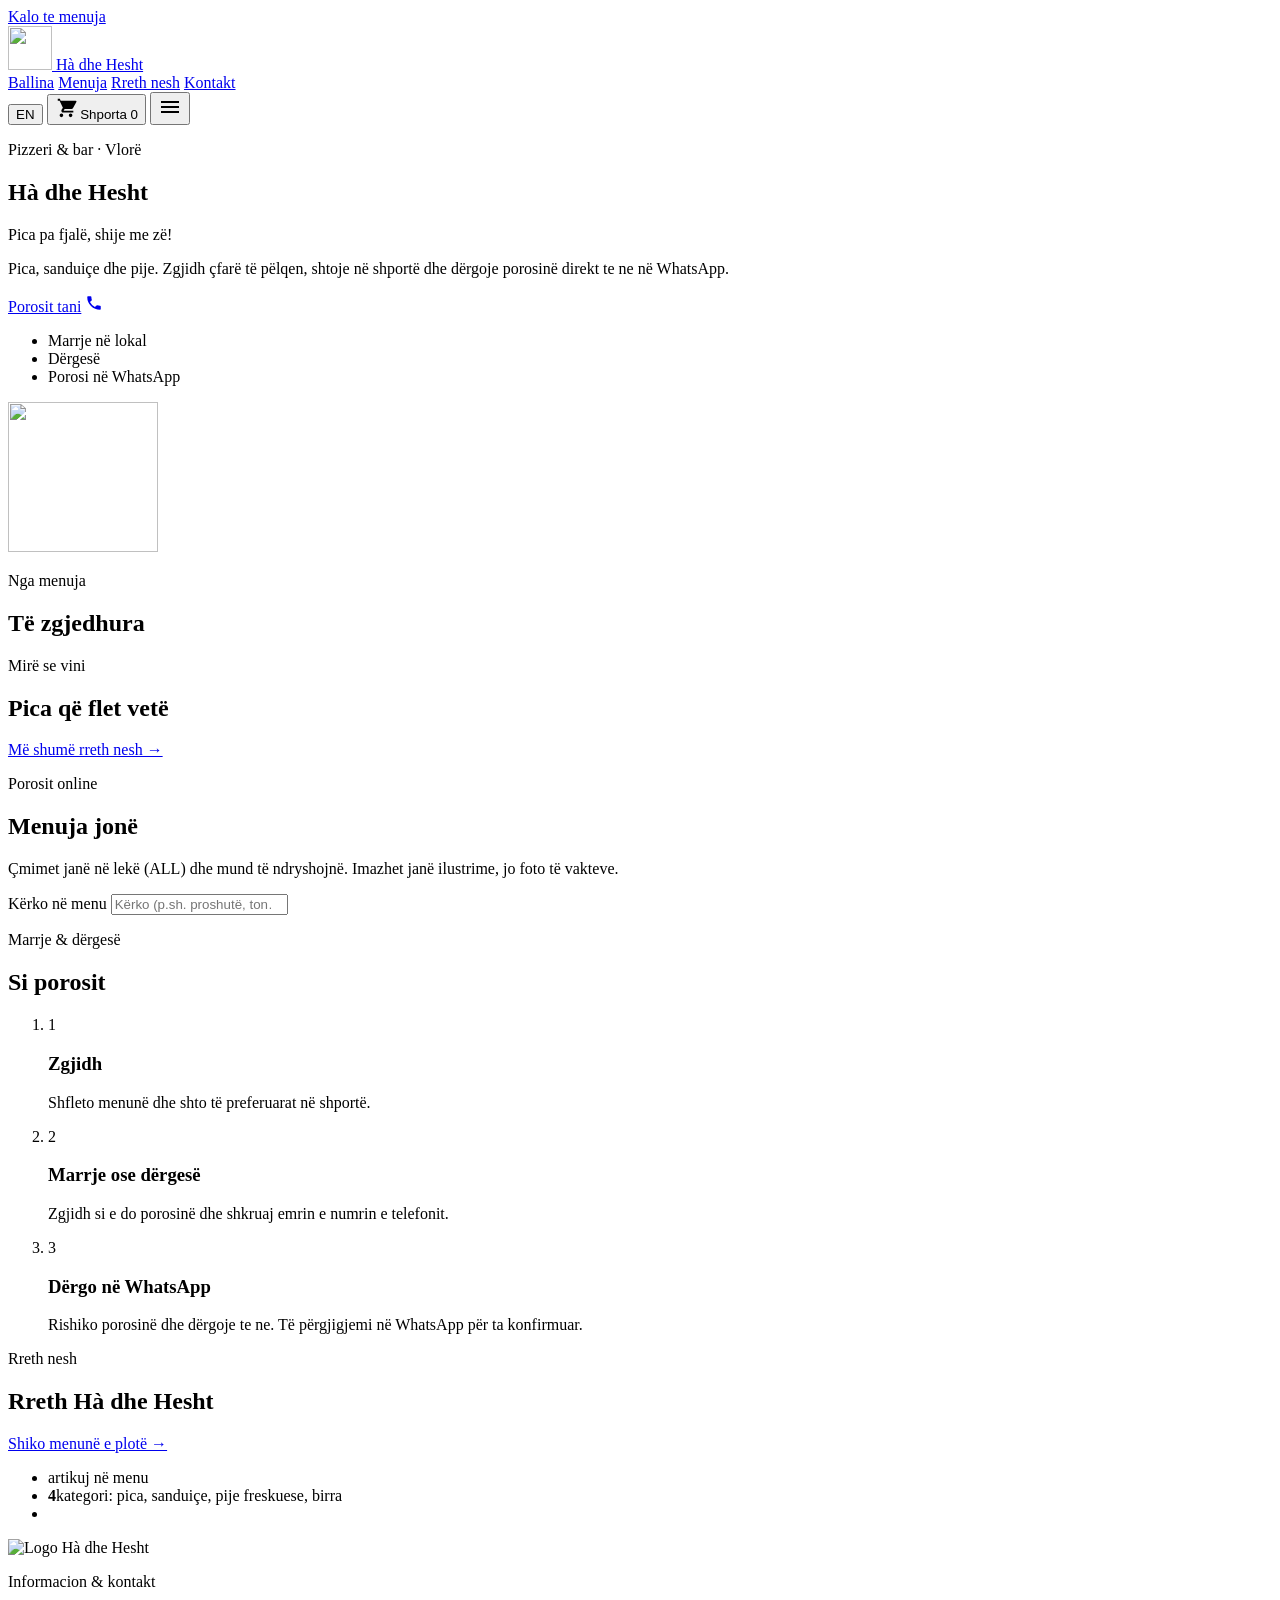
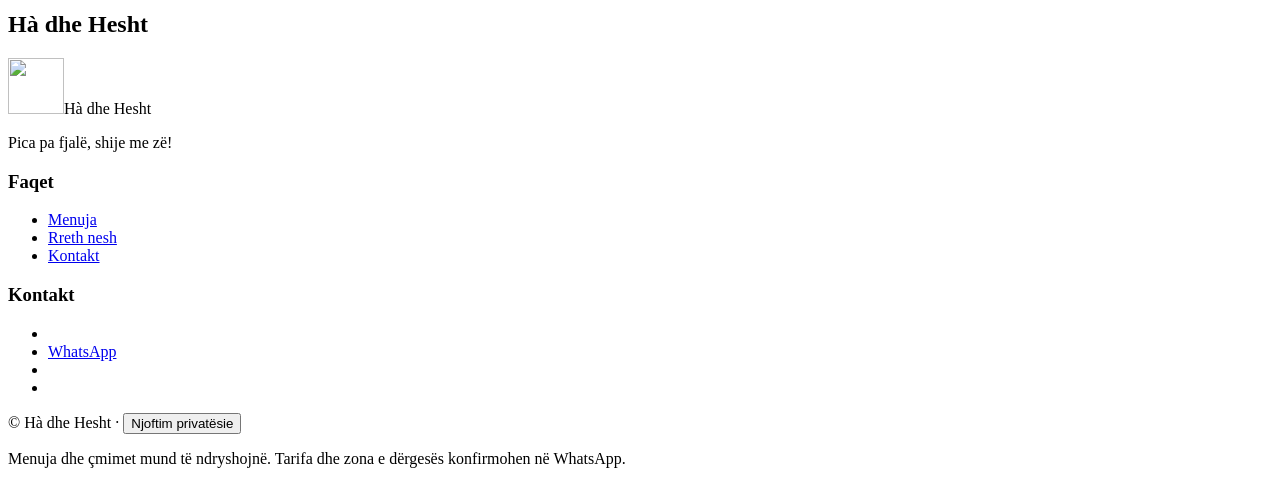
==== index.html @ 447a8e43 "Add files via upload" ====
<!doctype html>
<html lang="sq">
<head>
<meta charset="utf-8">
<meta name="viewport" content="width=device-width, initial-scale=1">
<title>Hà dhe Hesht – Pica & sanduiçe në Vlorë | Porosit në WhatsApp</title>
<meta name="description" content="Hà dhe Hesht, pizzeri në Vlorë. Shiko menunë me çmime në lekë, shto në shportë dhe dërgo porosinë direkt në WhatsApp. Pica pa fjalë, shije me zë!">
<meta name="robots" content="index, follow">
<meta name="theme-color" content="#1e1b18">
<meta name="referrer" content="strict-origin-when-cross-origin">
<meta property="og:type" content="restaurant.restaurant">
<meta property="og:site_name" content="Hà dhe Hesht">
<meta property="og:locale" content="sq_AL">
<meta property="og:locale:alternate" content="en_US">
<meta property="og:title" content="Hà dhe Hesht – Pica pa fjalë, shije me zë!">
<meta property="og:description" content="Pica, sanduiçe dhe pije në Vlorë. Porosit online përmes WhatsApp.">
<meta property="og:image" content="assets/logo.jpg">
<meta property="og:image:alt" content="Logo e Hà dhe Hesht">
<meta name="twitter:card" content="summary">
<meta name="twitter:title" content="Hà dhe Hesht – Pica pa fjalë, shije me zë!">
<meta name="twitter:description" content="Pica, sanduiçe dhe pije në Vlorë. Porosit online përmes WhatsApp.">
<meta name="twitter:image" content="assets/logo.jpg">
<!-- Before launch: add <link rel="canonical" href="https://YOUR-DOMAIN/"> and <meta property="og:url" ...>, and make og:image / twitter:image absolute URLs (see README). -->
<link rel="icon" href="assets/logo.jpg" type="image/jpeg">
<link rel="apple-touch-icon" href="assets/logo.jpg">
<link rel="stylesheet" href="css/styles.css">
<!-- Structured data: ONLY facts confirmed by public listings (name, city, country, phone, Instagram). No street address, hours, price range or geo until the owner verifies them. Keep in sync with js/data.js. -->
<script type="application/ld+json">
{"@context":"https://schema.org","@type":"Restaurant","name":"Hà dhe Hesht",
"servesCuisine":["Pizza","Sandwiches"],"telephone":"+355693812566",
"address":{"@type":"PostalAddress","addressLocality":"Vlorë","addressCountry":"AL"},
"sameAs":["https://www.instagram.com/hadhehesht/"],"image":"assets/logo.jpg"}
</script>
</head>
<body>
<a class="skip" href="#menu" data-en="Skip to menu">Kalo te menuja</a>

<header class="site-header" id="top">
  <div class="wrap bar">
    <a class="brand" href="#top" aria-label="Hà dhe Hesht">
      <img src="assets/logo.jpg" width="44" height="44" alt="" class="brand-logo">
      <span class="brand-name">Hà dhe Hesht</span>
    </a>
    <nav class="nav" id="nav" aria-label="Kryesore" data-en-aria-label="Main">
      <a href="#top" data-nav="top" data-en="Home">Ballina</a>
      <a href="#menu" data-nav="menu" data-en="Menu">Menuja</a>
      <a href="#rreth-nesh" data-nav="rreth-nesh" data-en="About us">Rreth nesh</a>
      <a href="#kontakt" data-nav="kontakt" data-en="Contact">Kontakt</a>
    </nav>
    <div class="bar-actions">
      <button type="button" class="lang" id="langBtn" aria-label="Switch language / Ndërro gjuhën">EN</button>
      <button type="button" class="cart-btn" id="cartBtn" aria-haspopup="dialog">
        <svg viewBox="0 0 24 24" width="22" height="22" aria-hidden="true"><path fill="currentColor" d="M7 18a2 2 0 1 0 0 4 2 2 0 0 0 0-4Zm10 0a2 2 0 1 0 0 4 2 2 0 0 0 0-4ZM3 2v2h2l3.6 7.6-1.4 2.4A2 2 0 0 0 9 17h11v-2H9.4l1.1-2h7.5a2 2 0 0 0 1.7-1l3.6-6.5A1 1 0 0 0 22.4 4H6.2l-.9-2H3Z"/></svg>
        <span class="cart-label" data-en="Cart">Shporta</span>
        <span class="cart-count" id="cartCount" aria-hidden="true">0</span>
      </button>
      <button type="button" class="burger" id="burger" aria-expanded="false" aria-controls="nav" aria-label="Menu">
        <svg viewBox="0 0 24 24" width="24" height="24" aria-hidden="true"><path fill="currentColor" d="M3 6h18v2H3V6Zm0 5h18v2H3v-2Zm0 5h18v2H3v-2Z"/></svg>
      </button>
    </div>
  </div>
</header>

<main>
  <!-- ============ HOME: HERO ============ -->
  <section class="hero" aria-labelledby="heroTitle">
    <div class="wrap hero-grid">
      <div class="hero-copy">
        <p class="eyebrow" data-en="Pizzeria & bar · Vlorë">Pizzeri & bar · Vlorë</p>
        <h1 id="heroTitle">Hà dhe Hesht</h1>
        <p class="tagline" id="heroTagline">Pica pa fjalë, shije me zë!</p>
        <p class="lead" data-en="Pizza, sandwiches and drinks. Choose what you like, add it to your cart and send the order straight to us on WhatsApp.">Pica, sanduiçe dhe pije. Zgjidh çfarë të pëlqen, shtoje në shportë dhe dërgoje porosinë direkt te ne në WhatsApp.</p>
        <div class="cta-row">
          <a class="btn btn-primary btn-lg" href="#menu" data-en="Order now">Porosit tani</a>
          <a class="btn btn-outline btn-lg" data-bind-href="tel" href="#kontakt">
            <svg viewBox="0 0 24 24" width="18" height="18" aria-hidden="true"><path fill="currentColor" d="M6.6 10.8a15 15 0 0 0 6.6 6.6l2.2-2.2a1 1 0 0 1 1-.25 11.4 11.4 0 0 0 3.6.57 1 1 0 0 1 1 1V20a1 1 0 0 1-1 1A17 17 0 0 1 3 4a1 1 0 0 1 1-1h3.5a1 1 0 0 1 1 1c0 1.25.2 2.45.57 3.57a1 1 0 0 1-.25 1Z"/></svg>
            <span data-bind="phoneDisplay"></span>
          </a>
        </div>
        <ul class="chips" aria-label="Shërbimet" data-en-aria-label="Services">
          <li data-service="pickup" data-en="Pickup">Marrje në lokal</li>
          <li data-service="delivery" data-en="Delivery">Dërgesë</li>
          <li data-en="Order on WhatsApp">Porosi në WhatsApp</li>
        </ul>
      </div>
      <div class="hero-art" aria-hidden="true">
        <div class="hero-pizza" id="heroPizza"></div>
        <img class="hero-logo" src="assets/logo.jpg" width="150" height="150" alt="">
      </div>
    </div>
  </section>

  <!-- ============ HOME: FEATURED ============ -->
  <section class="section featured" id="featured" aria-labelledby="featTitle">
    <div class="wrap">
      <div class="section-head">
        <p class="kicker" data-en="From the menu">Nga menuja</p>
        <h2 id="featTitle" data-en="Featured dishes">Të zgjedhura</h2>
      </div>
      <ul class="grid grid-scroll" id="featuredList"></ul>
    </div>
  </section>

  <!-- ============ HOME: INTRO + CATEGORY PREVIEWS ============ -->
  <section class="section intro" aria-labelledby="introTitle">
    <div class="wrap">
      <div class="intro-grid">
        <div>
          <p class="kicker" data-en="Welcome">Mirë se vini</p>
          <h2 id="introTitle" data-en="Pizza that does the talking">Pica që flet vetë</h2>
          <p id="introText"></p>
          <p><a href="#rreth-nesh" class="link" data-en="More about us →">Më shumë rreth nesh →</a></p>
        </div>
        <ul class="cat-tiles" id="catTiles"></ul>
      </div>
    </div>
  </section>

  <!-- ============ MENU ============ -->
  <section class="section menu" id="menu" aria-labelledby="menuTitle">
    <div class="wrap">
      <div class="section-head">
        <p class="kicker" data-en="Order online">Porosit online</p>
        <h2 id="menuTitle" data-en="Our menu">Menuja jonë</h2>
        <p class="muted" data-en="Prices are in Albanian lek (ALL) and may change. The pictures are illustrations, not photos of the dishes.">Çmimet janë në lekë (ALL) dhe mund të ndryshojnë. Imazhet janë ilustrime, jo foto të vakteve.</p>
      </div>
      <div class="menu-tools" id="menuTools">
        <div class="tabs" id="tabs" role="group" aria-label="Kategoritë" data-en-aria-label="Categories"></div>
        <label class="search">
          <span class="sr-only" data-en="Search the menu">Kërko në menu</span>
          <input type="search" id="search" placeholder="Kërko (p.sh. proshutë, ton…)" data-en-placeholder="Search (e.g. ham, tuna…)" autocomplete="off">
        </label>
      </div>
      <div id="menuList"></div>
    </div>
  </section>

  <!-- ============ SERVICES ============ -->
  <section class="section services" id="si-funksionon" aria-labelledby="svcTitle">
    <div class="wrap">
      <div class="section-head">
        <p class="kicker" data-en="Pickup & delivery">Marrje & dërgesë</p>
        <h2 id="svcTitle" data-en="How to order">Si porosit</h2>
      </div>
      <ol class="steps">
        <li class="card"><span class="num" aria-hidden="true">1</span><h3 data-en="Choose">Zgjidh</h3><p data-en="Browse the menu and add your favourites to the cart.">Shfleto menunë dhe shto të preferuarat në shportë.</p></li>
        <li class="card"><span class="num" aria-hidden="true">2</span><h3 data-en="Pickup or delivery">Marrje ose dërgesë</h3><p data-en="Choose how you want your order and enter your name and phone number.">Zgjidh si e do porosinë dhe shkruaj emrin e numrin e telefonit.</p></li>
        <li class="card"><span class="num" aria-hidden="true">3</span><h3 data-en="Send on WhatsApp">Dërgo në WhatsApp</h3><p data-en="Review your order and send it to us. We reply on WhatsApp to confirm.">Rishiko porosinë dhe dërgoje te ne. Të përgjigjemi në WhatsApp për ta konfirmuar.</p></li>
      </ol>
      <p class="muted svc-note" id="svcNote"></p>
    </div>
  </section>

  <!-- ============ ABOUT ============ -->
  <section class="section about" id="rreth-nesh" aria-labelledby="aboutTitle">
    <div class="wrap about-grid">
      <div>
        <p class="kicker" data-en="Our story">Rreth nesh</p>
        <h2 id="aboutTitle" data-en="About Hà dhe Hesht">Rreth Hà dhe Hesht</h2>
        <div id="aboutText"></div>
        <p><a href="#menu" class="link" data-en="See the full menu →">Shiko menunë e plotë →</a></p>
      </div>
      <ul class="facts">
        <li><strong data-bind="menuCount"></strong><span data-en="items on the menu">artikuj në menu</span></li>
        <li><strong>4</strong><span data-en="categories: pizza, sandwiches, soft drinks, beer">kategori: pica, sanduiçe, pije freskuese, birra</span></li>
        <li><strong data-bind="city"></strong><span data-bind="landmarks"></span></li>
      </ul>
    </div>
  </section>

  <!-- ============ BUSINESS INFORMATION & CONTACT ============ -->
  <section class="section contact" id="kontakt" aria-labelledby="contactTitle">
    <div class="wrap">
      <div class="biz-head">
        <img src="assets/logo.jpg" width="96" height="96" class="biz-logo" loading="lazy" decoding="async" alt="Logo Hà dhe Hesht" data-en-alt="Hà dhe Hesht logo">
        <div>
          <p class="kicker" data-en="Information & contact">Informacion & kontakt</p>
          <h2 id="contactTitle">Hà dhe Hesht</h2>
          <p class="tagline-sm" id="bizTagline"></p>
          <p class="biz-intro" id="bizIntro"></p>
        </div>
      </div>
      <div class="quick" id="bizQuick"></div>
      <div class="contact-grid" id="bizGrid"></div>
      <div id="bizMap"></div>
    </div>
  </section>
</main>

<footer class="site-footer">
  <div class="wrap foot-grid">
    <div>
      <div class="foot-brand"><img src="assets/logo.jpg" width="56" height="56" alt="" class="brand-logo" loading="lazy" decoding="async"><span class="brand-name">Hà dhe Hesht</span></div>
      <p class="tagline-sm" id="footTagline">Pica pa fjalë, shije me zë!</p>
    </div>
    <nav aria-label="Footer" data-en-aria-label="Footer">
      <h3 data-en="Pages">Faqet</h3>
      <ul>
        <li><a href="#menu" data-en="Menu">Menuja</a></li>
        <li><a href="#rreth-nesh" data-en="About us">Rreth nesh</a></li>
        <li><a href="#kontakt" data-en="Contact">Kontakt</a></li>
      </ul>
    </nav>
    <div>
      <h3 data-en="Contact">Kontakt</h3>
      <ul>
        <li><a data-bind-href="tel" data-bind="phoneDisplay" href="#"></a></li>
        <li><a data-bind-href="wa" target="_blank" rel="noopener" href="#">WhatsApp</a></li>
        <li><a data-bind-href="instagram" target="_blank" rel="noopener" href="#" data-bind="instagramHandle"></a></li>
        <li data-bind="city"></li>
      </ul>
    </div>
  </div>
  <div class="wrap foot-legal">
    <p>© <span id="year"></span> Hà dhe Hesht · <button type="button" class="link-btn" id="privOpen" data-en="Privacy notice">Njoftim privatësie</button></p>
    <p data-en="Prices and menu may change. Delivery fee and area are confirmed on WhatsApp.">Menuja dhe çmimet mund të ndryshojnë. Tarifa dhe zona e dërgesës konfirmohen në WhatsApp.</p>
  </div>
</footer>

<noscript><p class="noscript">Faqja kërkon JavaScript për shportën. Porosit me telefon ose WhatsApp: 069 381 2566.</p></noscript>

<!-- Mobile sticky cart bar -->
<div class="mobile-cart" id="mobileCart" hidden>
  <button type="button" class="btn btn-primary btn-block" id="mobileCartBtn">
    <span><span id="mobileCartCount">0</span> <span data-en="items">artikuj</span> · <span data-en="View cart">Shiko shportën</span></span>
    <strong id="mobileCartTotal"></strong>
  </button>
</div>

<!-- Privacy notice -->
<dialog id="privDialog" class="modal" aria-labelledby="privTitle">
  <h2 id="privTitle" data-en="Privacy notice">Njoftim privatësie</h2>
  <p data-en="This website only prepares your order. It has no server, no account, no analytics and no advertising cookies.">Kjo faqe vetëm përgatit porosinë tënde. Nuk ka server, llogari, analitikë apo cookie reklamash.</p>
  <h3 data-en="What we ask for">Çfarë kërkojmë</h3>
  <p data-en="Your name and phone number (required), a delivery address (delivery only), optional location details and order notes, and the items in your cart. Nothing else.">Emrin dhe numrin e telefonit (të detyrueshme), adresën (vetëm për dërgesë), detaje opsionale të vendndodhjes dhe shënime, si dhe artikujt në shportë. Asgjë tjetër.</p>
  <h3 data-en="Where it goes">Ku shkojnë</h3>
  <p data-en="When you press “Order on WhatsApp”, these details are written into a WhatsApp message that you send yourself to the pizzeria. WhatsApp (Meta) then handles the message under its own privacy policy. The pizzeria uses it only to prepare and deliver your order.">Kur shtyp “Porosit në WhatsApp”, këto të dhëna shkruhen në një mesazh WhatsApp që ia dërgon vetë pizzerisë. Pastaj WhatsApp (Meta) e trajton mesazhin sipas politikës së vet. Pizzeria i përdor vetëm për të përgatitur dhe dërguar porosinë.</p>
  <h3 data-en="Stored on your device">Të ruajtura në pajisjen tënde</h3>
  <p data-en="So you do not have to retype them, your cart and the details you entered are kept in this browser only (local storage). They are not sent anywhere by this website. You can erase them at any time with the button below.">Që mos t’i shkruash sërish, shporta dhe të dhënat që plotësove ruhen vetëm në këtë shfletues (ruajtja lokale). Kjo faqe nuk i dërgon askund. Mund t’i fshish në çdo kohë me butonin më poshtë.</p>
  <h3 data-en="Payments">Pagesat</h3>
  <p data-en="This website never asks for card or bank details.">Kjo faqe nuk kërkon kurrë të dhëna karte apo banke.</p>
  <h3 data-en="Questions">Pyetje</h3>
  <p data-en="To ask about or delete your order data held by the pizzeria, call or message the number in the Contact section.">Për të pyetur ose kërkuar fshirjen e të dhënave të porosisë që ka pizzeria, telefono ose shkruaj në numrin te seksioni Kontakt.</p>
  <div class="modal-actions">
    <button type="button" class="btn btn-outline" id="privClear" data-en="Erase my saved details">Fshi të dhënat e ruajtura</button>
    <button type="button" class="btn btn-primary" id="privClose" data-en="Close">Mbyll</button>
  </div>
</dialog>

<!-- Options dialog -->
<dialog id="optDialog" class="modal" aria-labelledby="optTitle">
  <form method="dialog" id="optForm">
    <h2 id="optTitle"></h2>
    <div id="optBody"></div>
    <div class="modal-actions">
      <button type="button" class="btn btn-outline" id="optCancel" data-en="Cancel">Anulo</button>
      <button type="submit" class="btn btn-primary" id="optAdd" data-en="Add to cart">Shto në shportë</button>
    </div>
  </form>
</dialog>

<!-- Cart / checkout drawer -->
<dialog id="cartDialog" class="drawer" aria-labelledby="drawerTitle">
  <div class="drawer-head">
    <h2 id="drawerTitle" tabindex="-1" data-en="Your order">Porosia jote</h2>
    <button type="button" class="icon-btn" id="drawerClose" aria-label="Mbyll" data-en-aria-label="Close">
      <svg viewBox="0 0 24 24" width="22" height="22" aria-hidden="true"><path fill="currentColor" d="m6.4 5 5.6 5.6L17.6 5 19 6.4 13.4 12l5.6 5.6-1.4 1.4-5.6-5.6L6.4 19 5 17.6 10.6 12 5 6.4 6.4 5Z"/></svg>
    </button>
  </div>
  <ol class="progress" id="progress" aria-label="Hapat" data-en-aria-label="Steps">
    <li data-step="1" data-en="Cart">Shporta</li>
    <li data-step="2" data-en="Details">Detajet</li>
    <li data-step="3" data-en="Review">Rishiko</li>
  </ol>
  <div class="drawer-body" id="drawerBody"></div>
  <div class="drawer-foot" id="drawerFoot"></div>
</dialog>

<div class="toast" id="toast" role="status" aria-live="polite"></div>

<script src="js/data.js"></script>
<script src="js/art.js"></script>
<script src="js/app.js"></script>
</body>
</html>
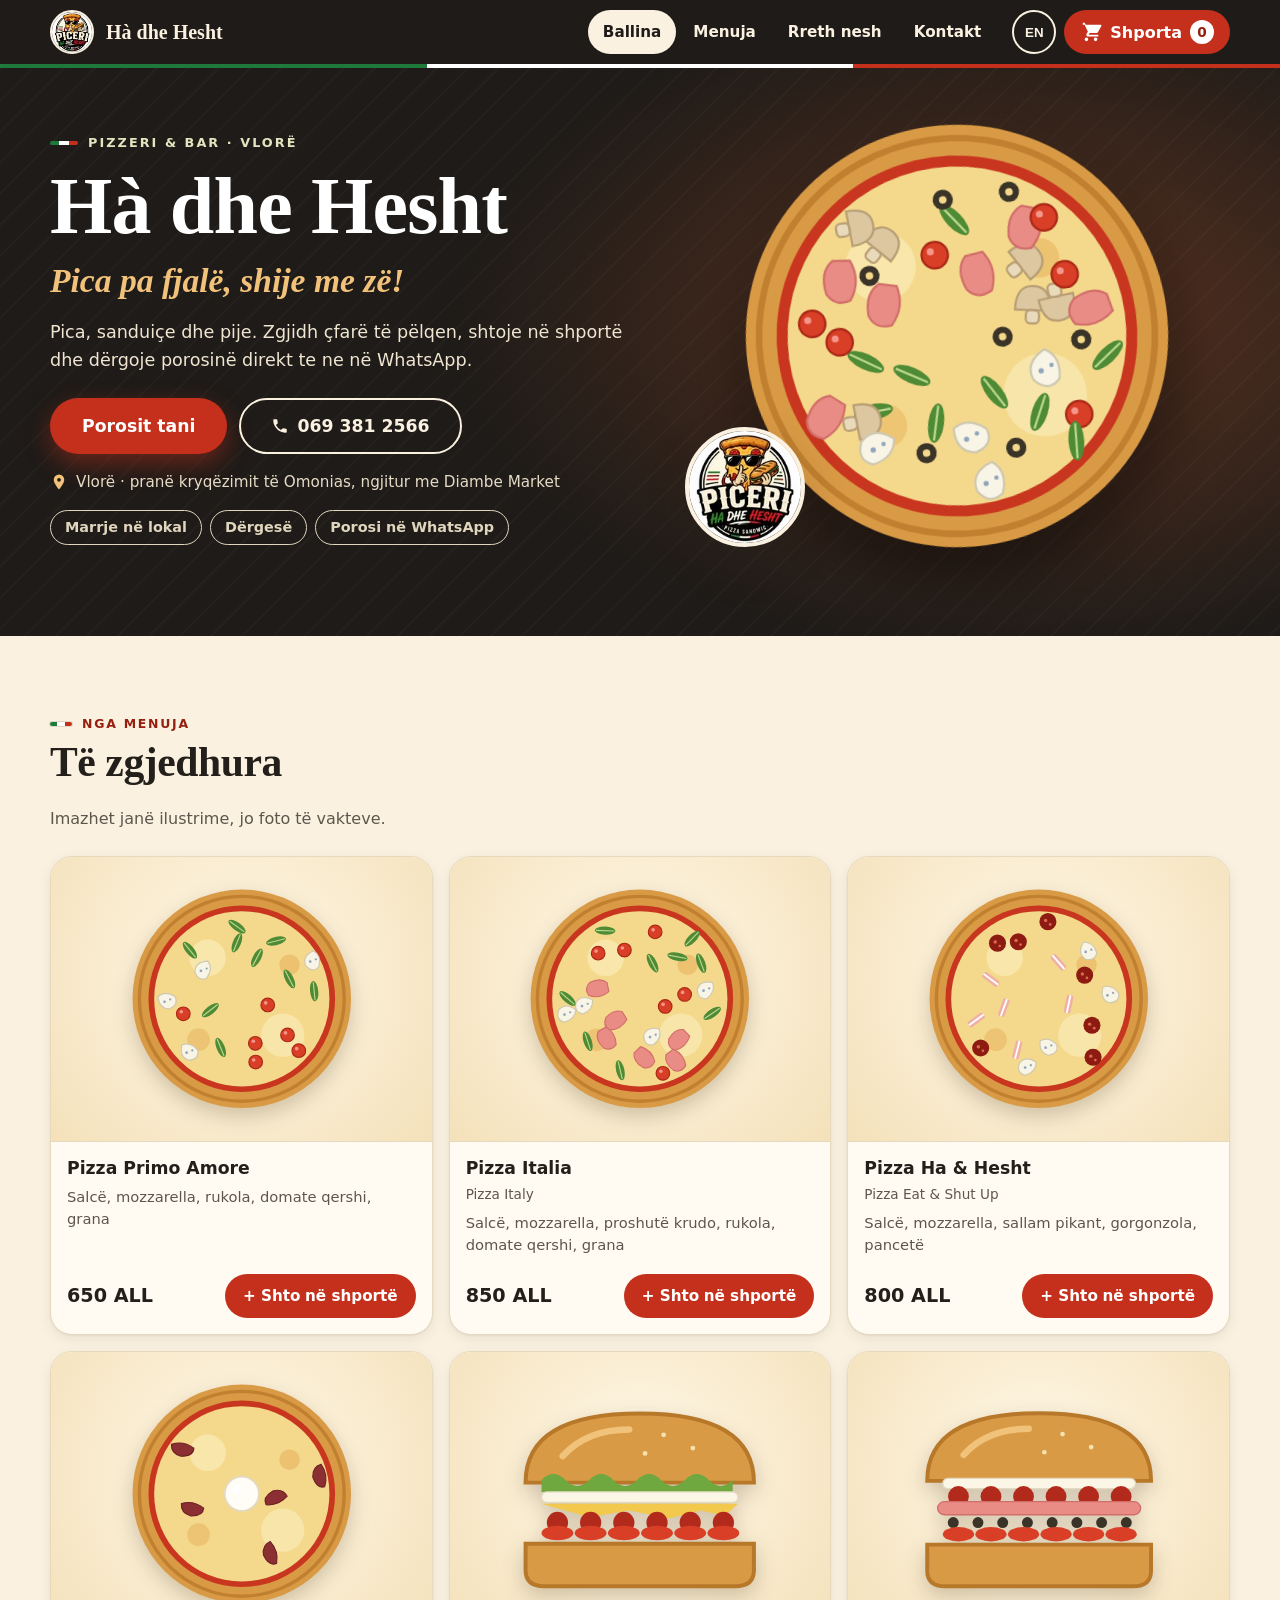
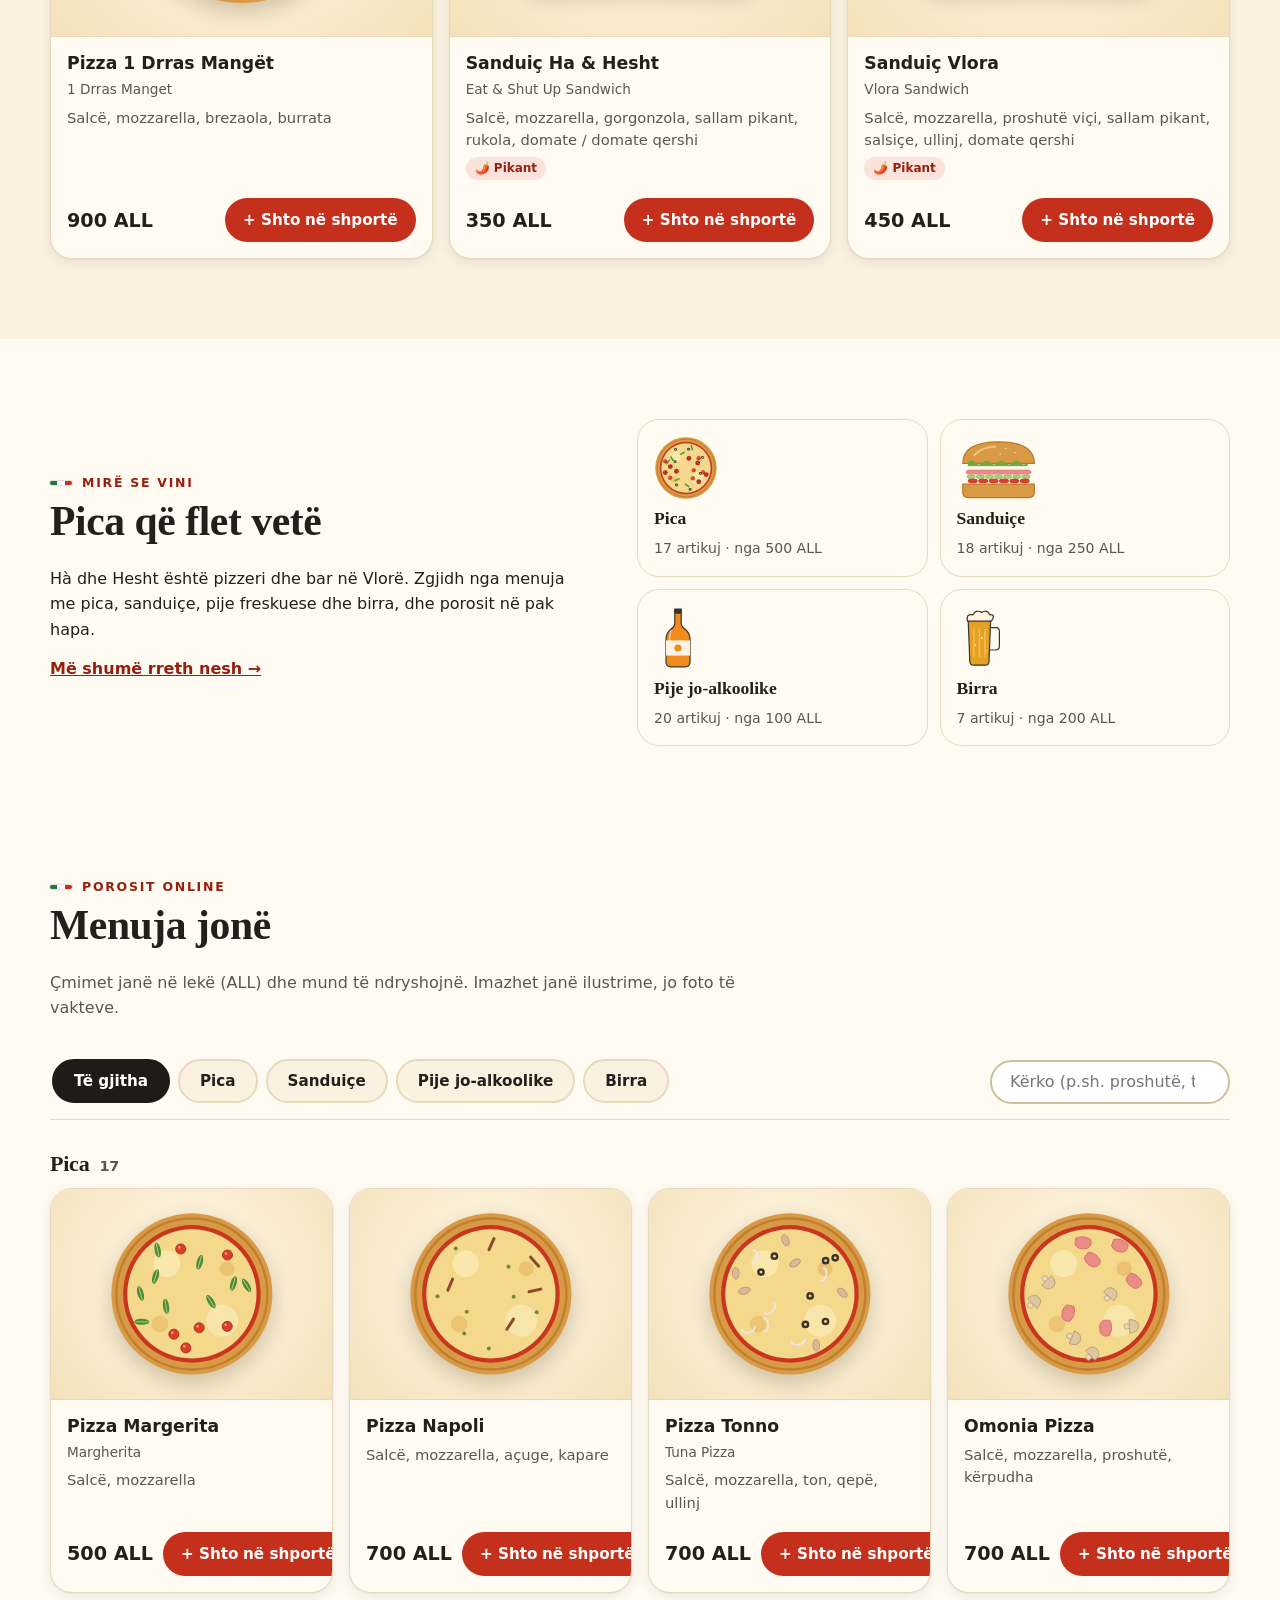
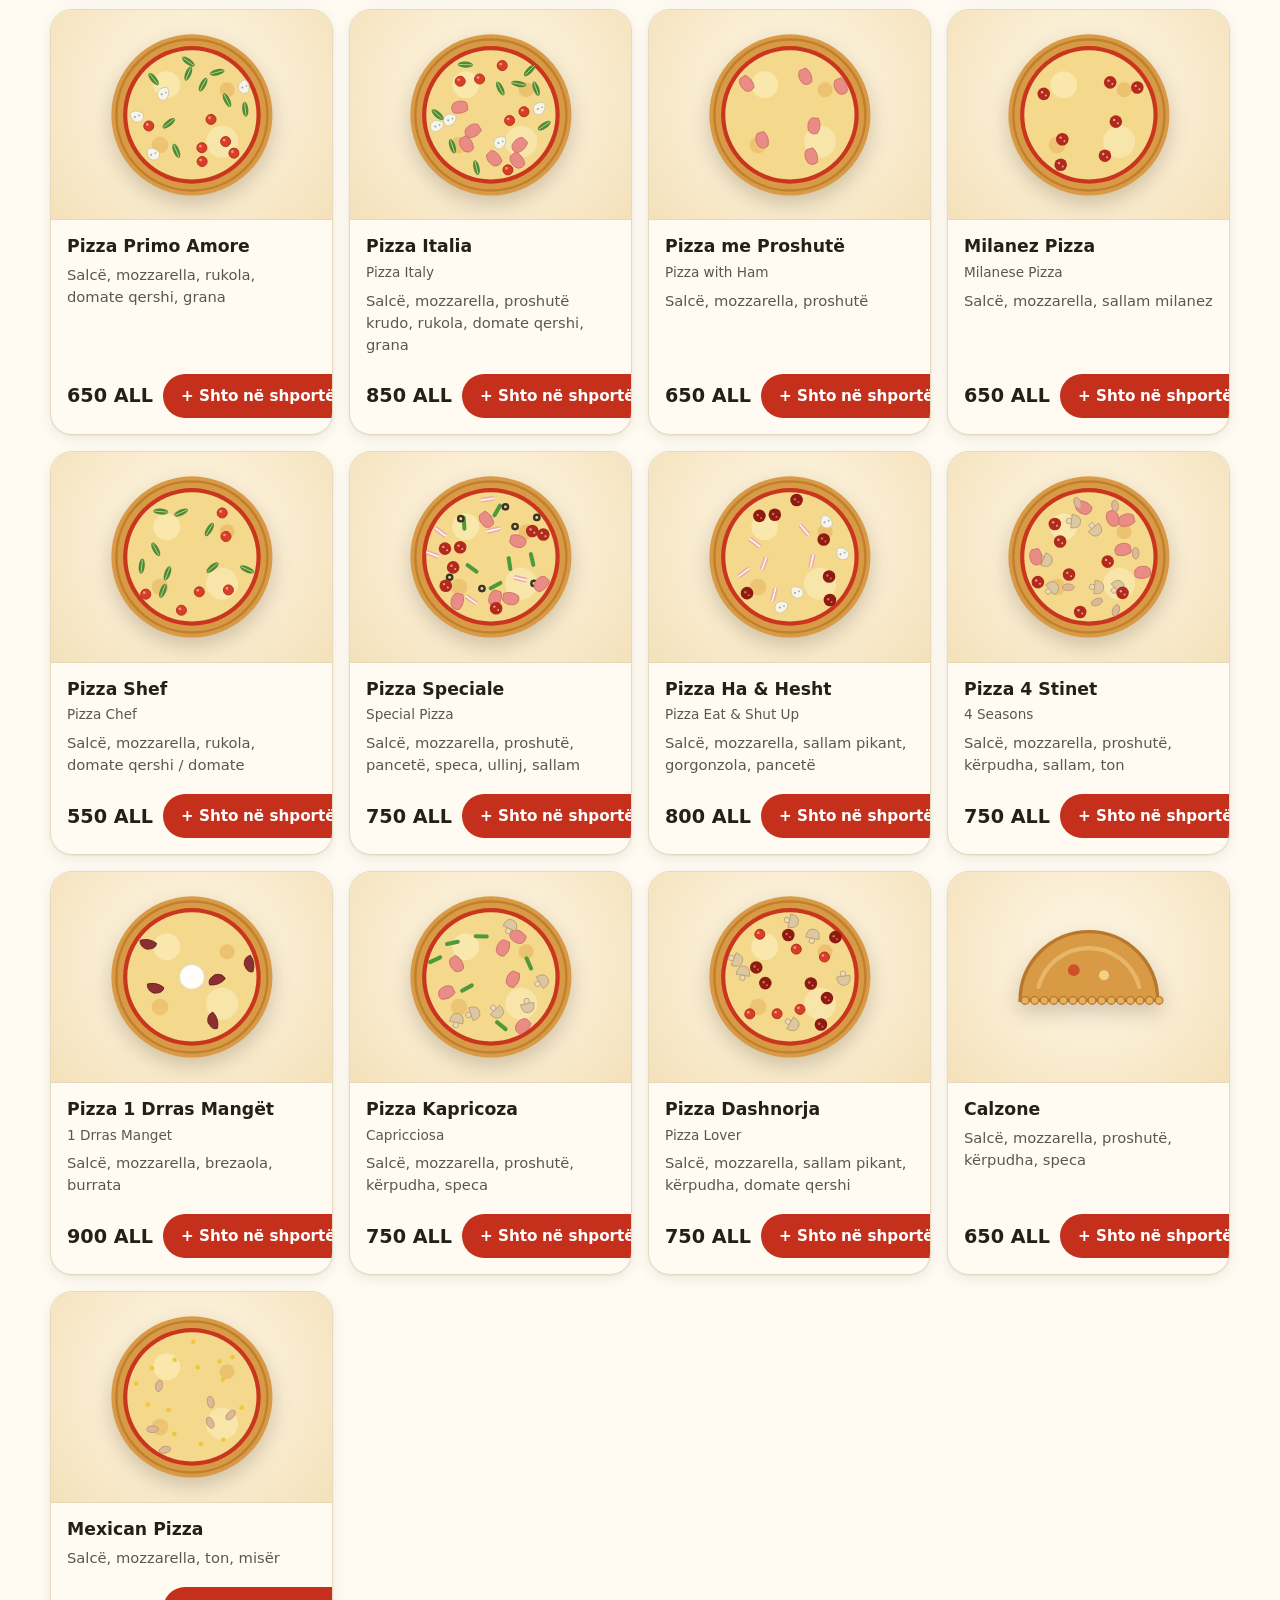
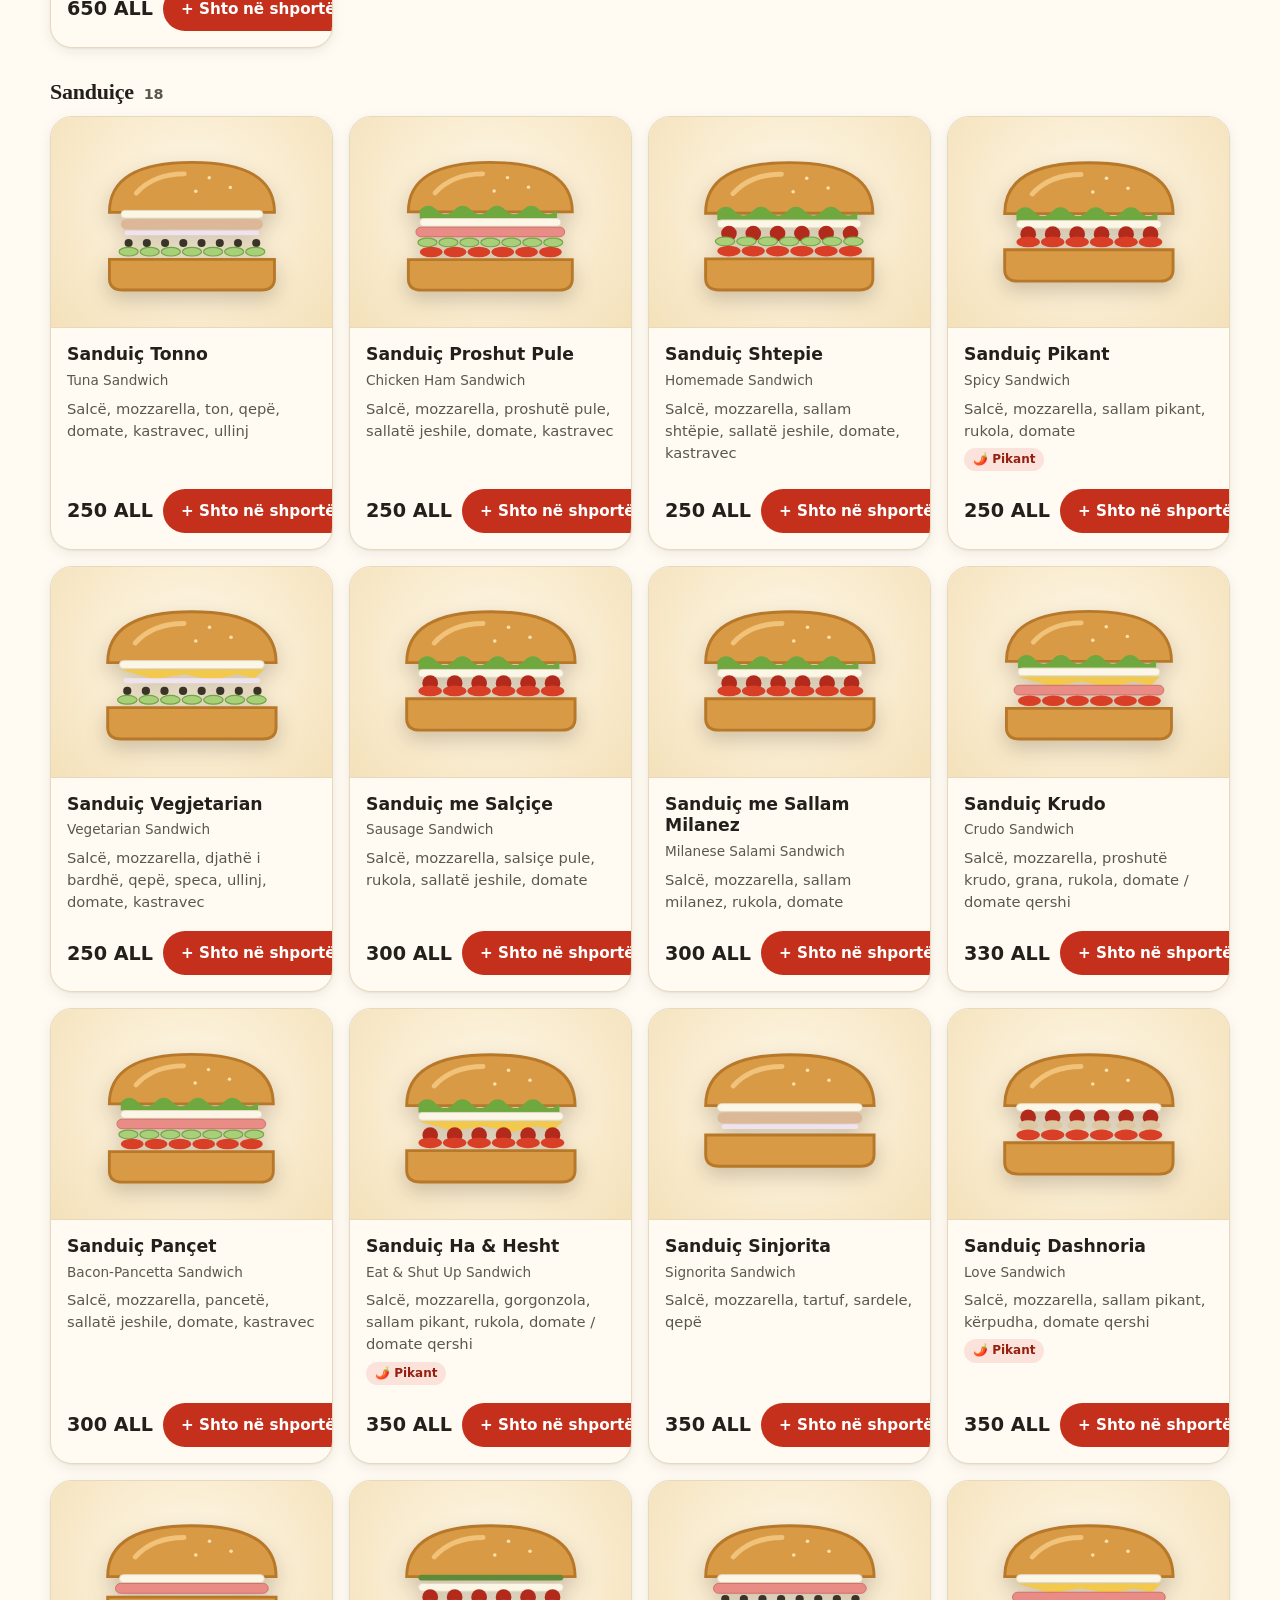
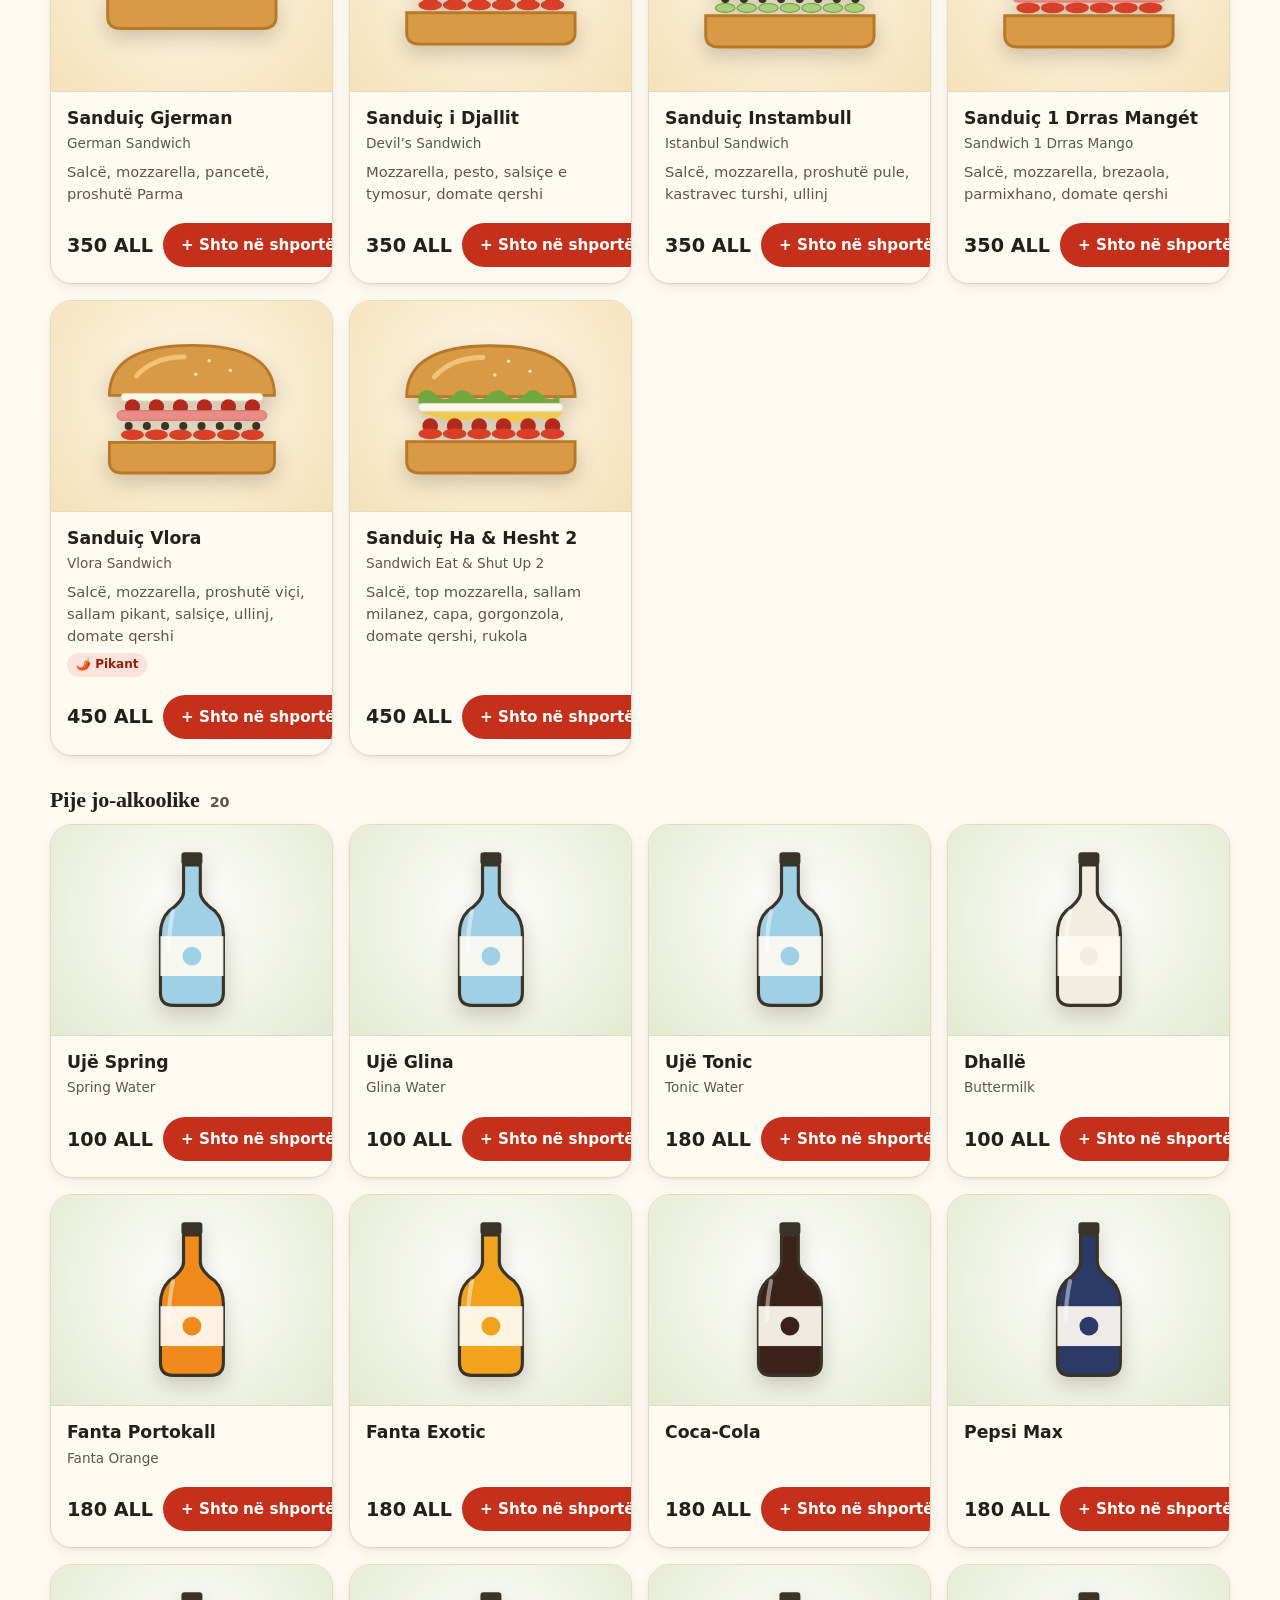
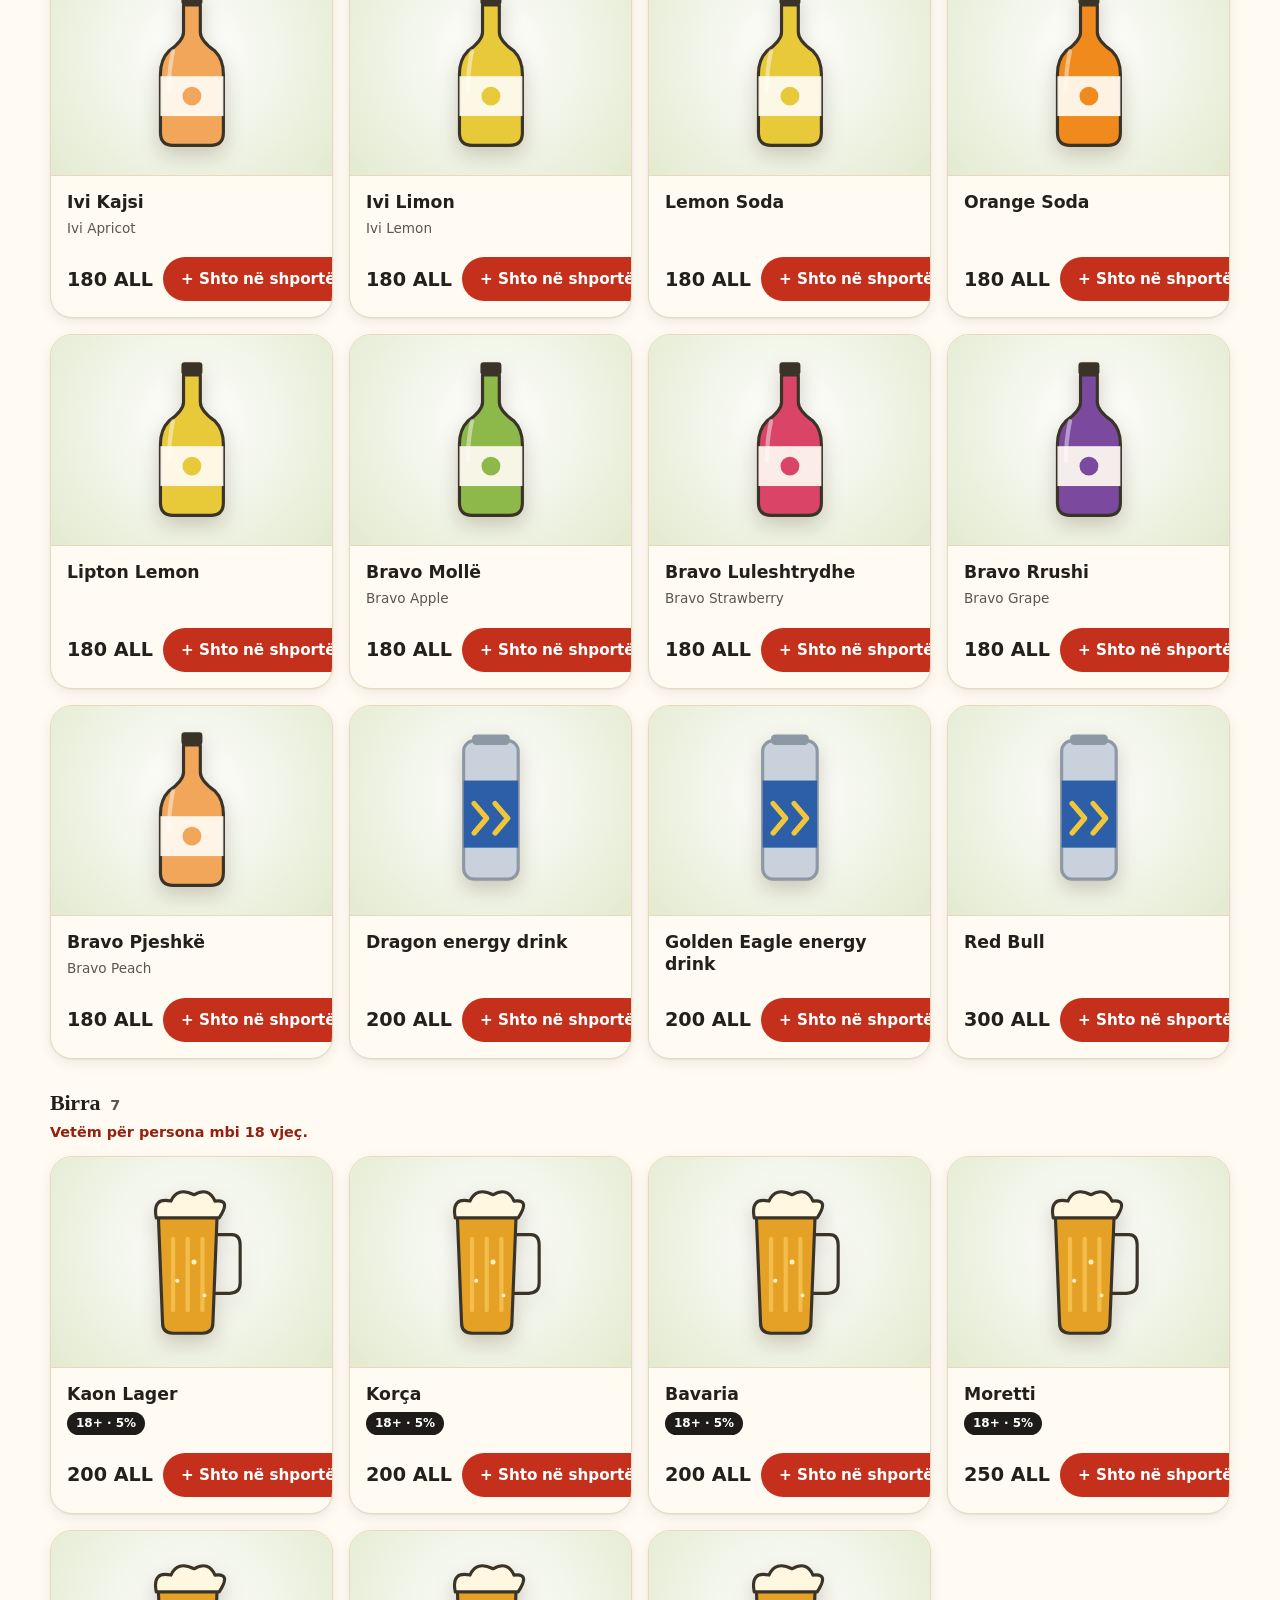
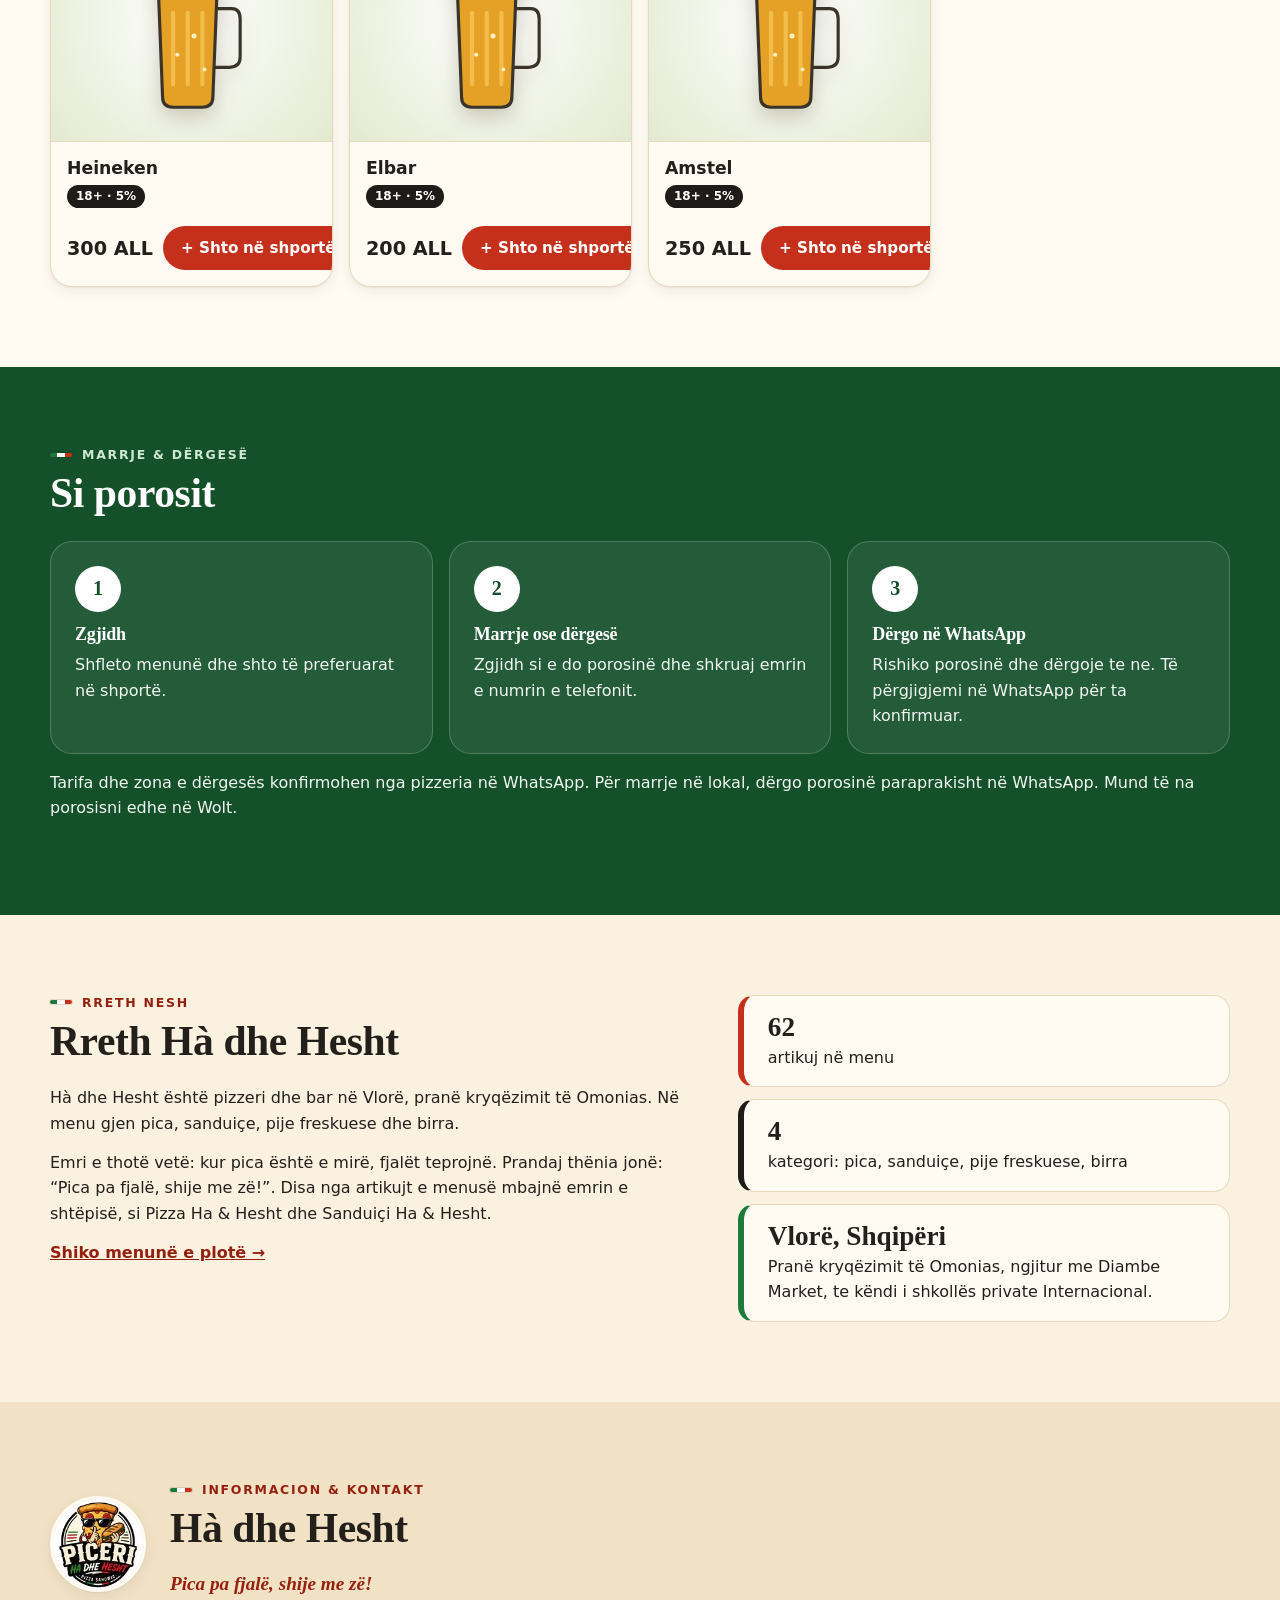
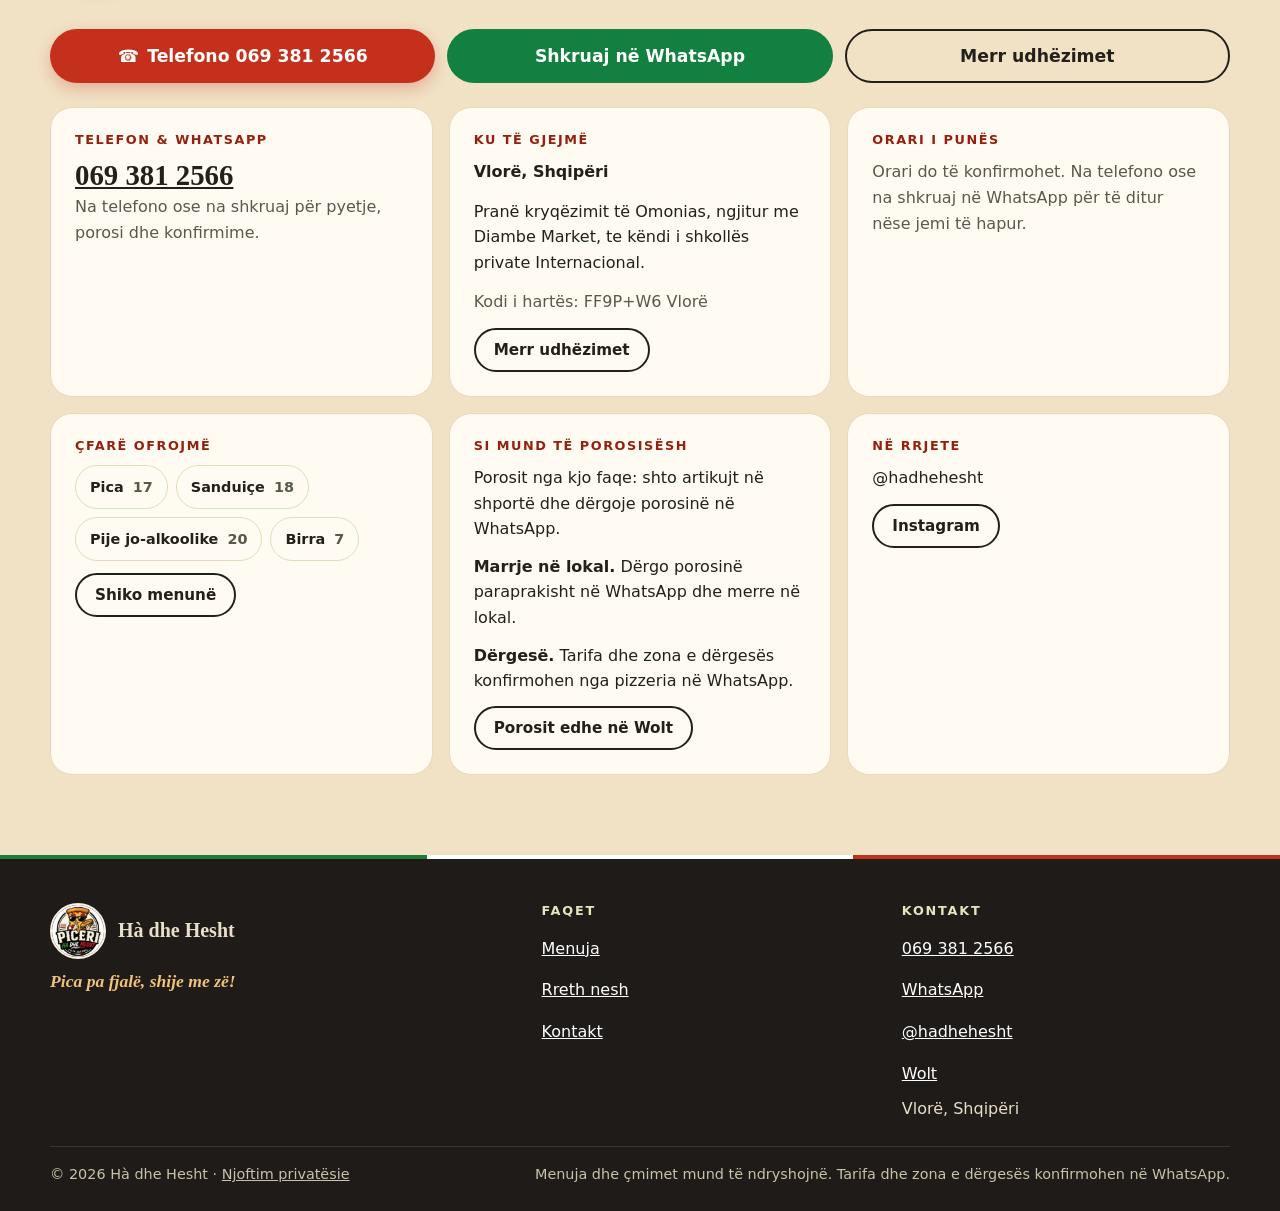
==== commit 93d8117e: "Design refresh: brand system, hero, product cards, loading states, a11y - css/styles.css: consolidat" ====
--- a/index.html
+++ b/index.html
@@ -74,9 +74,13 @@
           <a class="btn btn-primary btn-lg" href="#menu" data-en="Order now">Porosit tani</a>
           <a class="btn btn-outline btn-lg" data-bind-href="tel" href="#kontakt">
             <svg viewBox="0 0 24 24" width="18" height="18" aria-hidden="true"><path fill="currentColor" d="M6.6 10.8a15 15 0 0 0 6.6 6.6l2.2-2.2a1 1 0 0 1 1-.25 11.4 11.4 0 0 0 3.6.57 1 1 0 0 1 1 1V20a1 1 0 0 1-1 1A17 17 0 0 1 3 4a1 1 0 0 1 1-1h3.5a1 1 0 0 1 1 1c0 1.25.2 2.45.57 3.57a1 1 0 0 1-.25 1Z"/></svg>
-            <span data-bind="phoneDisplay"></span>
+            <span data-bind="phoneDisplay">069 381 2566</span>
           </a>
         </div>
+        <p class="hero-meta">
+          <svg viewBox="0 0 24 24" width="18" height="18" aria-hidden="true"><path fill="currentColor" d="M12 2a7 7 0 0 0-7 7c0 5.2 7 13 7 13s7-7.8 7-13a7 7 0 0 0-7-7Zm0 9.5A2.5 2.5 0 1 1 12 6.5a2.5 2.5 0 0 1 0 5Z"/></svg>
+          <span data-en="Vlorë · near the Omonia intersection, next to Diambe Market">Vlorë · pranë kryqëzimit të Omonias, ngjitur me Diambe Market</span>
+        </p>
         <ul class="chips" aria-label="Shërbimet" data-en-aria-label="Services">
           <li data-service="pickup" data-en="Pickup">Marrje në lokal</li>
           <li data-service="delivery" data-en="Delivery">Dërgesë</li>
@@ -96,8 +100,16 @@
       <div class="section-head">
         <p class="kicker" data-en="From the menu">Nga menuja</p>
         <h2 id="featTitle" data-en="Featured dishes">Të zgjedhura</h2>
-      </div>
-      <ul class="grid grid-scroll" id="featuredList"></ul>
+        <p class="muted" data-en="Pictures are illustrations, not photos of the dishes.">Imazhet janë ilustrime, jo foto të vakteve.</p>
+      </div>
+      <ul class="grid grid-scroll" id="featuredList" aria-busy="true"><!-- loading placeholders: same card size as the real cards, replaced by js/app.js -->
+        <li class="item skeleton" aria-hidden="true"><div class="media"></div><div class="item-body"><span class="sk w70"></span><span class="sk w90"></span><span class="sk w40"></span></div></li>
+        <li class="item skeleton" aria-hidden="true"><div class="media"></div><div class="item-body"><span class="sk w70"></span><span class="sk w90"></span><span class="sk w40"></span></div></li>
+        <li class="item skeleton" aria-hidden="true"><div class="media"></div><div class="item-body"><span class="sk w70"></span><span class="sk w90"></span><span class="sk w40"></span></div></li>
+        <li class="item skeleton" aria-hidden="true"><div class="media"></div><div class="item-body"><span class="sk w70"></span><span class="sk w90"></span><span class="sk w40"></span></div></li>
+        <li class="item skeleton" aria-hidden="true"><div class="media"></div><div class="item-body"><span class="sk w70"></span><span class="sk w90"></span><span class="sk w40"></span></div></li>
+        <li class="item skeleton" aria-hidden="true"><div class="media"></div><div class="item-body"><span class="sk w70"></span><span class="sk w90"></span><span class="sk w40"></span></div></li>
+      </ul>
     </div>
   </section>
 
@@ -177,7 +189,7 @@
           <p class="kicker" data-en="Information & contact">Informacion & kontakt</p>
           <h2 id="contactTitle">Hà dhe Hesht</h2>
           <p class="tagline-sm" id="bizTagline"></p>
-          <p class="biz-intro" id="bizIntro"></p>
+          <p class="biz-intro" id="bizIntro" hidden></p>
         </div>
       </div>
       <div class="quick" id="bizQuick"></div>
@@ -207,6 +219,7 @@
         <li><a data-bind-href="tel" data-bind="phoneDisplay" href="#"></a></li>
         <li><a data-bind-href="wa" target="_blank" rel="noopener" href="#">WhatsApp</a></li>
         <li><a data-bind-href="instagram" target="_blank" rel="noopener" href="#" data-bind="instagramHandle"></a></li>
+        <li><a data-bind-href="wolt" target="_blank" rel="noopener" href="#">Wolt</a></li>
         <li data-bind="city"></li>
       </ul>
     </div>
--- a/css/styles.css
+++ b/css/styles.css
@@ -0,0 +1,383 @@
+/* ==========================================================================
+   Hà dhe Hesht – design system
+   1 Tokens · 2 Base · 3 Layout · 4 Components · 5 Product cards · 6 Site sections · 7 Overlays & checkout · 8 Responsive
+   Components: .btn (.btn-primary/.btn-outline/.btn-wa, .btn-sm/.btn-lg/.btn-block) · .chip · .badge · .card
+               .tab · .stepper · .field · .choice · .item (product card) · .tile (category) · .stripe (brand tricolour)
+   Brand: tomato red + Italian green + warm cream + charcoal, taken from the logo (black outline, red wordmark,
+   green/white/red line). No external fonts, scripts or images.
+   ========================================================================== */
+
+/* 1 ── Tokens */
+:root{
+  /* colour */
+  --tomato:#c4301c; --tomato-dark:#96200f; --tomato-tint:#fbe3dc;
+  --green:#1d7a3b; --green-dark:#14502a; --green-tint:#e3f0e4;
+  --cream:#faf1e1; --cream-2:#f1e2c6; --paper:#fffbf3;
+  --char:#1e1b18; --char-2:#2b2723; --char-3:#3a352f;
+  --gold:#f2c27a;
+  --ink:#231f1a; --muted:#5d564c; --line:#e7d9bb; --wa:#12803f; --wa-dark:#0d6a34;
+  --focus:#1a5fd0; --focus-on-dark:#ffd37a;
+  --stripe:linear-gradient(90deg,var(--green) 0 33.34%,#fff 33.34% 66.67%,var(--tomato) 66.67% 100%);
+  /* type */
+  --serif:"Iowan Old Style","Palatino Linotype",Palatino,"Book Antiqua",Georgia,serif;
+  --sans:system-ui,-apple-system,"Segoe UI",Roboto,"Helvetica Neue",Arial,sans-serif;
+  --fs-1:.875rem; --fs-2:1rem; --fs-3:1.125rem; --fs-4:1.375rem; --fs-5:clamp(1.85rem,4vw,2.6rem); --fs-6:clamp(2.7rem,8vw,5rem);
+  /* space / shape / elevation */
+  --s1:4px; --s2:8px; --s3:12px; --s4:16px; --s5:24px; --s6:32px; --s7:48px; --s8:80px;
+  --r-sm:10px; --r-md:16px; --r-lg:22px; --r-pill:999px;
+  --shadow-1:0 1px 2px rgba(35,31,26,.06),0 4px 14px rgba(35,31,26,.07);
+  --shadow-2:0 18px 44px rgba(35,31,26,.18);
+  --header-h:68px;
+}
+
+/* 2 ── Base */
+*,*::before,*::after{box-sizing:border-box}
+html{scroll-behavior:smooth;scroll-padding-top:calc(var(--header-h) + 84px);-webkit-text-size-adjust:100%}
+body{margin:0;font:var(--fs-2)/1.6 var(--sans);color:var(--ink);background:var(--cream);overflow-x:hidden}
+img,svg{max-width:100%;display:block}
+a{color:var(--tomato-dark)}
+h1,h2,h3{font-family:var(--serif);font-weight:800;line-height:1.12;letter-spacing:-.01em;margin:0 0 .5em}
+h3{font-size:var(--fs-3)}
+p{margin:0 0 .85em}
+ul,ol{margin:0}
+.muted{color:var(--muted)}
+.sr-only{position:absolute;width:1px;height:1px;overflow:hidden;clip:rect(0 0 0 0);white-space:nowrap}
+[hidden]{display:none!important}
+:focus-visible{outline:3px solid var(--focus);outline-offset:2px;border-radius:6px}
+.site-header :focus-visible,.hero :focus-visible,.services :focus-visible,.site-footer :focus-visible,.drawer-head :focus-visible{outline-color:var(--focus-on-dark)}
+.skip{position:absolute;left:8px;top:-60px;background:var(--char);color:#fff;padding:12px 16px;border-radius:8px;z-index:300;font-weight:700}
+.skip:focus{top:8px}
+
+/* 3 ── Layout */
+.wrap{width:min(1180px,100% - 32px);margin-inline:auto}
+.section{padding-block:var(--s8)}
+.section-head{margin-bottom:var(--s5);max-width:46rem}
+.section-head h2,.section h2{font-size:var(--fs-5)}
+.kicker{display:flex;align-items:center;gap:10px;font:800 .78rem var(--sans);letter-spacing:.14em;text-transform:uppercase;color:var(--tomato-dark);margin:0 0 var(--s2)}
+.kicker::before{content:"";width:22px;height:4px;border-radius:2px;background:var(--stripe);box-shadow:0 0 0 1px rgba(35,31,26,.12)}
+.link{font-weight:700}
+.stripe{height:4px;background:var(--stripe)}
+
+/* 4 ── Components */
+.btn{display:inline-flex;align-items:center;justify-content:center;gap:var(--s2);min-height:48px;padding:0 24px;border-radius:var(--r-pill);border:2px solid transparent;font:700 1rem var(--sans);text-decoration:none;cursor:pointer;transition:background-color .15s,color .15s,border-color .15s,box-shadow .15s}
+.btn:active{transform:translateY(1px)}
+.btn-sm{min-height:44px;padding:0 18px;font-size:.95rem}
+.btn-lg{min-height:56px;padding:0 30px;font-size:1.08rem}
+.btn-block{width:100%;justify-content:space-between}
+.btn-primary{background:var(--tomato);color:#fff;box-shadow:0 6px 16px rgba(196,48,28,.28)}
+.btn-primary:hover{background:var(--tomato-dark)}
+.btn-outline,.btn-ghost{background:transparent;border-color:currentColor;color:var(--ink)}
+.btn-outline:hover,.btn-ghost:hover{background:var(--cream-2)}
+.btn-wa{background:var(--wa);color:#fff}
+.btn-wa:hover{background:var(--wa-dark)}
+.btn[disabled],.btn[aria-disabled=true]{opacity:.5;pointer-events:none}
+.chips{display:flex;flex-wrap:wrap;gap:var(--s2);list-style:none;padding:0;margin:0}
+.chip,.chips li{border:1.5px solid currentColor;border-radius:var(--r-pill);padding:5px 14px;font-weight:600;font-size:.9rem}
+.badge{display:inline-block;font-size:.75rem;font-weight:800;padding:2px 9px;border-radius:var(--r-pill);background:var(--tomato-tint);color:var(--tomato-dark)}
+.badge.age{background:var(--char);color:#fff}
+.card{background:var(--paper);border:1.5px solid var(--line);border-radius:var(--r-lg);padding:var(--s5)}
+.card h3{margin-bottom:var(--s2)}
+.actions{display:flex;flex-wrap:wrap;gap:var(--s2);margin-top:var(--s3)}
+.stepper{display:inline-flex;align-items:center;border:2px solid var(--char);border-radius:var(--r-pill);overflow:hidden;background:#fff}
+.stepper button{width:44px;height:44px;border:0;background:transparent;font:800 1.3rem var(--sans);cursor:pointer;color:var(--char)}
+.stepper button:hover{background:var(--cream-2)}
+.stepper output{min-width:30px;text-align:center;font-weight:800}
+.stepper.sm button{width:44px;height:44px}
+.field{margin-bottom:var(--s4)}
+.field label,.field .lbl{display:block;font-weight:800;margin-bottom:4px}
+.field input[type=text],.field input[type=tel]{width:100%;min-height:50px;border:2px solid #cdbf9f;border-radius:var(--r-sm);padding:0 14px;font:1rem var(--sans);background:#fff;color:var(--ink)}
+.field textarea,.line textarea{width:100%;min-height:64px;border:2px solid #cdbf9f;border-radius:var(--r-sm);padding:10px 12px;font:1rem var(--sans);resize:vertical;margin-top:6px;background:#fff;color:var(--ink)}
+.field input:focus,.field textarea:focus,.line textarea:focus{border-color:var(--char);outline:none;box-shadow:0 0 0 3px rgba(26,95,208,.35)}
+.field .err{color:#a3150b;font-weight:700;font-size:.9rem;margin-top:4px}
+.field [aria-invalid=true]{border-color:#a3150b}
+.hint{font-size:.88rem;color:var(--muted);margin:4px 0 0}
+fieldset{border:0;padding:0;margin:0 0 var(--s4)}
+legend{font-weight:800;margin-bottom:6px;padding:0}
+.choice{display:flex;align-items:center;gap:10px;min-height:50px;padding:6px 14px;border:2px solid var(--line);border-radius:var(--r-sm);margin-bottom:6px;background:#fff;cursor:pointer;transition:border-color .15s,background-color .15s}
+.choice:has(input:checked){border-color:var(--green);background:var(--green-tint)}
+.choice input{flex:none;margin:0;width:22px;height:22px;accent-color:var(--tomato)}
+.choice span:empty{display:none}
+.choice span:last-child:not(:first-of-type){margin-left:auto;font-weight:700}
+.seg{display:grid;grid-template-columns:1fr 1fr;gap:var(--s2)}
+.seg.one{grid-template-columns:1fr}
+.alert{background:#fff3cd;border:1.5px solid #e6c65a;border-radius:var(--r-sm);padding:10px 12px;font-size:.92rem;margin-bottom:var(--s3);color:#4a3b00}
+
+/* tabs + search */
+.menu-tools{position:sticky;top:var(--header-h);z-index:20;background:var(--paper);padding:var(--s3) 0;display:flex;flex-wrap:wrap;gap:var(--s3);align-items:center;border-bottom:1px solid var(--line);margin-bottom:var(--s4)}
+.tabs{display:flex;gap:var(--s2);overflow-x:auto;padding:2px 2px 4px;scrollbar-width:none;flex:1 1 auto}
+.tabs::-webkit-scrollbar{display:none}
+.tab{flex:none;min-height:44px;padding:0 20px;border-radius:var(--r-pill);border:2px solid var(--line);background:var(--cream);font:700 .95rem var(--sans);color:var(--ink);cursor:pointer;white-space:nowrap;transition:background-color .15s,border-color .15s,color .15s}
+.tab:hover{border-color:var(--char-3)}
+.tab[aria-pressed=true]{background:var(--char);border-color:var(--char);color:#fff}
+.search input{min-height:44px;width:min(280px,100%);border:2px solid #cdbf9f;border-radius:var(--r-pill);padding:0 18px;font:1rem var(--sans);background:#fff;color:var(--ink)}
+.search input:focus{border-color:var(--char);outline:none;box-shadow:0 0 0 3px rgba(26,95,208,.35)}
+
+/* 5 ── Product cards */
+.cat-title{font-size:var(--fs-4);margin:var(--s6) 0 var(--s3);display:flex;align-items:baseline;gap:10px}
+.cat-title small{font:600 .9rem var(--sans);color:var(--muted)}
+.grid{display:grid;grid-template-columns:repeat(auto-fill,minmax(256px,1fr));gap:var(--s4);list-style:none;padding:0;margin:0}
+.item{display:flex;flex-direction:column;background:var(--paper);border:1.5px solid var(--line);border-radius:var(--r-lg);overflow:hidden;box-shadow:var(--shadow-1);transition:box-shadow .2s,border-color .2s}
+.item:hover{box-shadow:var(--shadow-2);border-color:#d8c597}
+.media{aspect-ratio:4/3;background:radial-gradient(circle at 50% 42%,#fff8e8 0,#f4e1ba 100%);display:grid;place-items:center;overflow:hidden;border-bottom:1px solid var(--line)}
+.media svg{height:80%;width:auto;filter:drop-shadow(0 8px 10px rgba(60,35,10,.22))}
+.media.cat-sandwich svg{height:70%}
+.media.cat-soft_drink,.media.cat-beer{background:radial-gradient(circle at 50% 42%,#fff 0,#e3ead0 100%)}
+.media img{width:100%;height:100%;object-fit:cover}
+.item-body{padding:var(--s4);display:flex;flex-direction:column;gap:6px;flex:1}
+.item h3{font-family:var(--sans);font-weight:800;font-size:1.08rem;line-height:1.25;margin:0;letter-spacing:0}
+.alt{font-size:.85rem;color:var(--muted);margin:-2px 0 0}
+.desc{font-size:.92rem;line-height:1.5;color:var(--muted);margin:0}
+.badges{display:flex;gap:6px;flex-wrap:wrap}
+.item-foot{margin-top:auto;display:flex;align-items:center;justify-content:space-between;gap:10px;padding-top:var(--s3)}
+.price{font:800 1.2rem var(--sans);font-variant-numeric:tabular-nums;color:var(--ink);white-space:nowrap}
+.price small{font:600 .75rem var(--sans);color:var(--muted);margin-right:2px}
+.add{display:inline-flex;align-items:center;justify-content:center;gap:.3em;min-height:44px;padding:0 18px;border-radius:var(--r-pill);border:0;background:var(--tomato);color:#fff;font:700 .95rem var(--sans);cursor:pointer;white-space:nowrap;transition:background-color .15s}
+.add:hover{background:var(--tomato-dark)}
+.add:active{transform:translateY(1px)}
+.empty{padding:var(--s6);text-align:center;color:var(--muted)}
+.grid-scroll{grid-template-columns:repeat(auto-fill,minmax(256px,1fr))}
+.ctl{display:block}
+.ctl:empty{display:none}
+
+/* category tile */
+.cat-tiles{display:grid;grid-template-columns:1fr 1fr;gap:var(--s3);list-style:none;padding:0;margin:0;min-height:332px;align-content:start}  /* tiles are filled by JS: reserve the 2x2 space to avoid layout shift */
+.tile{width:100%;display:flex;flex-direction:column;align-items:flex-start;gap:var(--s2);text-align:left;padding:var(--s4);border:1.5px solid var(--line);border-radius:var(--r-lg);background:var(--paper);cursor:pointer;font:inherit;color:var(--ink);transition:border-color .15s,box-shadow .15s}
+.tile:hover{border-color:var(--char);box-shadow:var(--shadow-1)}
+.tile .art{height:64px;display:flex}
+.tile .art svg{height:100%;width:auto}
+.tile strong{font:800 1.1rem var(--serif)}
+.tile span{font-size:.88rem;color:var(--muted)}
+
+/* 6 ── Site sections */
+.site-header{position:sticky;top:0;z-index:50;background:var(--char);color:var(--cream);height:var(--header-h)}
+.site-header::after{content:"";position:absolute;left:0;right:0;bottom:0;height:4px;background:var(--stripe)}
+.bar{display:flex;align-items:center;gap:var(--s4);height:100%;padding-bottom:4px}
+.brand{display:flex;align-items:center;gap:12px;text-decoration:none;color:var(--cream)}
+.brand-logo{border-radius:50%;border:2px solid var(--cream);background:#fff}
+.brand-name{font:800 1.25rem var(--serif);white-space:nowrap}
+.nav{display:flex;gap:2px;margin-left:auto}
+.nav a{padding:10px 15px;border-radius:var(--r-pill);text-decoration:none;color:var(--cream);font-weight:600;font-size:.95rem;transition:background-color .15s}
+.nav a:hover{background:var(--char-3)}
+.nav a[aria-current=true]{background:var(--cream);color:var(--char)}
+.bar-actions{display:flex;gap:var(--s2);align-items:center}
+.lang,.burger{min-height:44px;min-width:44px;border:2px solid var(--cream);background:transparent;border-radius:var(--r-pill);font-weight:800;cursor:pointer;color:var(--cream)}
+.lang:hover,.burger:hover{background:var(--char-3)}
+.burger{display:none;place-items:center;padding:0}
+.cart-btn{display:inline-flex;align-items:center;gap:8px;min-height:44px;padding:0 16px;border:0;border-radius:var(--r-pill);background:var(--tomato);color:#fff;font:700 1rem var(--sans);cursor:pointer;transition:background-color .15s}
+.cart-btn:hover{background:#ad2815}
+.cart-count{background:#fff;color:var(--tomato-dark);border-radius:var(--r-pill);min-width:24px;height:24px;display:grid;place-items:center;font-size:.85rem;font-weight:800;padding:0 6px}
+.cart-btn.bump{animation:bump .35s}
+@keyframes bump{40%{transform:scale(1.08)}}
+
+/* hero */
+.hero{position:relative;background:radial-gradient(900px 520px at 80% 45%,#5a3220 0,var(--char) 64%);color:var(--cream);overflow:hidden}
+.hero::before{content:"";position:absolute;inset:0;background:repeating-linear-gradient(135deg,rgba(255,255,255,.025) 0 2px,transparent 2px 22px);pointer-events:none}
+.hero-grid{position:relative;display:grid;grid-template-columns:1.05fr .95fr;gap:var(--s6);align-items:center;padding-block:var(--s7) var(--s8)}
+.eyebrow{display:inline-flex;align-items:center;gap:10px;color:#e2e6bf;font:800 .8rem var(--sans);letter-spacing:.16em;text-transform:uppercase;margin:0 0 var(--s3)}
+.eyebrow::before{content:"";width:28px;height:4px;border-radius:2px;background:var(--stripe)}
+.hero h1{font-size:var(--fs-6);color:#fff;margin:0 0 .12em}
+.tagline{font:italic 800 clamp(1.4rem,3.4vw,2.1rem)/1.2 var(--serif);color:var(--gold);margin-bottom:var(--s4)}
+.lead{font-size:1.1rem;max-width:33em;color:#efe5d1}
+.cta-row{display:flex;flex-wrap:wrap;gap:var(--s3);margin:var(--s5) 0 var(--s4)}
+.hero .btn-primary{box-shadow:0 10px 26px rgba(196,48,28,.45)}
+.hero .btn-outline{color:var(--cream)}
+.hero .btn-outline:hover{background:var(--char-3)}
+.hero-meta{display:flex;align-items:flex-start;gap:8px;color:#e6dcc6;font-size:.95rem;margin:0 0 var(--s4);max-width:34em}
+.hero-meta svg{flex:none;margin-top:3px;color:var(--gold)}
+.hero .chips{color:#e0d5bd}
+.hero-art{position:relative;display:grid;place-items:center;isolation:isolate}
+.hero-art::before{content:"";position:absolute;width:min(470px,92%);aspect-ratio:1;border-radius:50%;background:radial-gradient(circle,rgba(242,194,122,.28) 0,rgba(242,194,122,0) 68%);z-index:-1}
+.hero-pizza{width:min(440px,78vw);aspect-ratio:1}  /* box reserved up front: the illustration is injected by JS, so reserving it avoids layout shift */
+.hero-pizza svg{width:100%;height:auto;transform:rotate(-8deg);filter:drop-shadow(0 26px 30px rgba(0,0,0,.5))}
+.hero-logo{position:absolute;left:0;bottom:2%;width:120px;height:120px;border-radius:50%;border:4px solid var(--cream);background:#fff;box-shadow:var(--shadow-2)}
+
+.featured{background:var(--cream)}
+.intro{background:var(--paper)}
+#introText{min-height:3.3em}
+.intro-grid{display:grid;grid-template-columns:1fr 1.1fr;gap:var(--s7);align-items:center}
+.menu{background:var(--paper);padding-top:var(--s7)}
+.menu-note{display:inline-flex;gap:8px;align-items:flex-start;font-size:.92rem;color:var(--muted)}
+#menuList{min-height:70vh}
+
+.services{background:var(--green-dark);color:#fff}
+.services .kicker{color:#cfe8d3}
+.services h2{color:#fff}
+.steps{list-style:none;padding:0;margin:0;display:grid;grid-template-columns:repeat(auto-fit,minmax(240px,1fr));gap:var(--s4)}
+.services .card{background:rgba(255,255,255,.07);border-color:rgba(255,255,255,.2);color:#fff}
+.services .card p{margin:0;color:#f1f6f1}
+.num{width:46px;height:46px;border-radius:50%;background:#fff;color:var(--green-dark);display:grid;place-items:center;font:800 1.25rem var(--serif);margin-bottom:var(--s3)}
+.svc-note{margin-top:var(--s4);color:#f1f6f1}
+
+.about{background:var(--cream)}
+.about-grid{display:grid;grid-template-columns:1.3fr 1fr;gap:var(--s7);align-items:start}
+.facts{list-style:none;margin:0;padding:0;display:grid;gap:var(--s3)}
+.facts li{background:var(--paper);border:1.5px solid var(--line);border-left:6px solid var(--tomato);border-radius:var(--r-md);padding:var(--s4) var(--s5);display:flex;flex-direction:column;gap:2px}
+.facts li:nth-child(2){border-left-color:var(--char)}
+.facts li:nth-child(3){border-left-color:var(--green)}
+.facts strong{font:800 1.7rem var(--serif);color:var(--ink)}
+
+.contact{background:var(--cream-2)}
+.contact-grid{display:grid;grid-template-columns:repeat(auto-fit,minmax(270px,1fr));gap:var(--s4)}
+.contact .card{background:var(--paper)}
+.contact .card h3{font:800 .8rem var(--sans);letter-spacing:.12em;text-transform:uppercase;color:var(--tomato-dark);margin-bottom:var(--s3)}
+.contact .big{font:800 1.8rem var(--serif);margin-bottom:2px}
+.contact .big a{color:var(--ink)}
+.mt{margin-top:var(--s5)}
+
+.site-footer{position:relative;background:var(--char);color:#e8dec9;padding-block:var(--s7) var(--s5)}
+.site-footer::before{content:"";position:absolute;left:0;right:0;top:0;height:4px;background:var(--stripe)}
+.site-footer a{color:#fff}
+.site-footer h3{font:800 .8rem var(--sans);letter-spacing:.14em;text-transform:uppercase;color:#e2e6bf;margin-bottom:var(--s3)}
+.foot-grid{display:grid;grid-template-columns:1.4fr 1fr 1fr;gap:var(--s6);padding-bottom:var(--s5)}
+.foot-grid ul{list-style:none;padding:0;display:grid;gap:4px}
+.foot-grid li a{display:inline-block;padding:6px 0;min-height:32px}
+.foot-brand{display:flex;align-items:center;gap:12px}
+.tagline-sm{font:italic 700 1.1rem var(--serif);color:var(--gold);margin:var(--s3) 0 0}
+.foot-legal{border-top:1px solid var(--char-3);padding-top:var(--s4);display:flex;flex-wrap:wrap;justify-content:space-between;gap:var(--s2);font-size:.9rem;color:#cbc0a9}
+.foot-legal p{margin:0}
+.noscript{background:var(--tomato-tint);padding:12px 16px;margin:0;text-align:center;font-weight:700;color:var(--ink)}
+.mobile-cart{position:fixed;left:0;right:0;bottom:0;padding:10px 16px calc(10px + env(safe-area-inset-bottom));background:linear-gradient(transparent,rgba(250,241,225,.97) 35%);z-index:40;display:none}
+
+/* business information section */
+.biz-head{display:flex;gap:var(--s5);align-items:center;margin-bottom:var(--s5)}
+.biz-logo{width:96px;height:96px;border-radius:50%;object-fit:cover;border:3px solid var(--paper);box-shadow:var(--shadow-1);flex:none;background:#fff}
+.contact .tagline-sm{font:italic 700 1.2rem/1.3 var(--serif);color:var(--tomato-dark);margin:4px 0 var(--s2)}
+.biz-intro{max-width:62ch;margin:0}
+.quick{display:flex;flex-wrap:wrap;gap:var(--s3);margin-bottom:var(--s5)}
+.quick .btn{flex:1 1 220px;justify-content:center;min-height:54px}
+.contact .hours{display:grid;grid-template-columns:auto 1fr;gap:4px var(--s4);margin:0}
+.contact .hours dt{font-weight:700}.contact .hours dd{margin:0}
+.svc-list{list-style:none;padding:0;margin:0;display:grid;gap:var(--s3)}
+.chips-btn .chip-btn{font:inherit;font-weight:600;font-size:.9rem;color:var(--ink);background:transparent;border:1.5px solid var(--line);border-radius:var(--r-pill);padding:8px 14px;min-height:44px;cursor:pointer}
+.chips-btn .chip-btn:hover{border-color:var(--char)}
+.chips-btn .chip-btn span{color:var(--muted);margin-left:4px}
+.chips-btn li{border:0;padding:0}
+.biz-map{width:100%;height:340px;border:0;border-radius:var(--r-lg);margin-top:var(--s5)}
+@media (min-width:1000px){#bizGrid{grid-template-columns:repeat(3,1fr)}}
+
+/* catalog states + loading */
+.cat-notice{margin:-6px 0 var(--s3);font-weight:700;font-size:.9rem;color:var(--tomato-dark)}
+.badge.off{background:var(--char-3);color:#fff}
+.item.is-off .media,.item.is-off h3,.item.is-off .desc{opacity:.6}
+.add[disabled]{background:#cfc6b4;color:#403a31;cursor:not-allowed}
+a.add{text-decoration:none;background:var(--char)}
+a.add:hover{background:var(--char-3)}
+.state{background:var(--cream);border:1.5px dashed #cdbf9f;border-radius:var(--r-lg);padding:var(--s6);text-align:center;max-width:560px;margin:var(--s5) auto}
+.state .actions{justify-content:center}
+.skeleton{pointer-events:none}
+.skeleton .media{background:var(--cream-2)}
+#featuredList .skeleton .item-body{min-height:206px}  /* ≈ height of a real card body, so the swap does not shift the page */
+.sk{display:block;height:14px;border-radius:7px;background:linear-gradient(90deg,var(--cream-2),#fff6e3,var(--cream-2));background-size:200% 100%;animation:shimmer 1.4s linear infinite;margin-bottom:8px}
+.sk.w70{width:70%}.sk.w90{width:90%}.sk.w40{width:40%}
+@keyframes shimmer{to{background-position:-200% 0}}
+
+/* 7 ── Overlays & checkout */
+dialog{border:0;padding:0;color:var(--ink);font-family:var(--sans)}
+dialog::backdrop{background:rgba(20,16,12,.62)}
+.modal{width:min(480px,calc(100% - 24px));border-radius:var(--r-lg);background:var(--cream);padding:var(--s5);box-shadow:var(--shadow-2)}
+.modal h2{font-size:1.3rem}
+.modal-actions{display:flex;gap:10px;justify-content:flex-end;margin-top:var(--s4)}
+.drawer{position:fixed;inset:0 0 0 auto;margin:0;height:100dvh;max-height:100dvh;width:min(480px,100%);max-width:100%;background:var(--cream);display:none;flex-direction:column;box-shadow:-8px 0 30px rgba(0,0,0,.25)}
+.drawer[open]{display:flex;animation:slide .22s ease-out}
+@keyframes slide{from{transform:translateX(30px);opacity:0}}
+.drawer-head{display:flex;align-items:center;justify-content:space-between;padding:var(--s3) var(--s4) var(--s3) var(--s5);border-bottom:4px solid transparent;border-image:var(--stripe) 1;background:var(--char);color:var(--cream)}
+.drawer-head h2{margin:0;font-size:1.3rem;outline:none}
+.icon-btn{width:44px;height:44px;border-radius:50%;border:0;background:transparent;cursor:pointer;color:inherit}
+.icon-btn:hover{background:var(--char-3)}
+.progress{display:flex;list-style:none;margin:0;padding:var(--s3) var(--s4) 0;gap:6px;border-bottom:1px solid var(--line);background:var(--paper)}
+.progress li{flex:1;text-align:center;font-size:.85rem;font-weight:700;color:var(--muted);padding:8px 4px;border-bottom:3px solid var(--line)}
+.progress li.on{color:var(--ink);border-color:var(--tomato)}
+.progress li.done{color:var(--green-dark);border-color:var(--green)}
+.drawer-body{flex:1;overflow-y:auto;padding:var(--s4) var(--s5)}
+.drawer-foot{padding:var(--s3) var(--s5) calc(var(--s3) + env(safe-area-inset-bottom));border-top:1px solid var(--line);background:var(--paper);display:grid;gap:10px}
+.totals{display:grid;gap:4px}
+.totals div{display:flex;justify-content:space-between;gap:12px}
+.totals .grand{font:800 1.3rem var(--serif)}
+.foot-actions{display:flex;gap:10px}
+.foot-actions .btn{flex:1;padding:0 14px;white-space:nowrap}
+.foot-actions .btn-outline{flex:.85}
+.line{background:var(--paper);border:1.5px solid var(--line);border-radius:var(--r-md);padding:var(--s3);margin-bottom:10px}
+.line-top{display:flex;justify-content:space-between;gap:10px}
+.line-name{font-weight:800}
+.line-opts{font-size:.85rem;color:var(--muted)}
+.line-bottom{display:flex;align-items:center;justify-content:space-between;gap:8px;margin-top:8px;flex-wrap:wrap}
+.linkbtn{background:none;border:0;color:var(--tomato-dark);font:700 .9rem var(--sans);text-decoration:underline;cursor:pointer;min-height:44px;padding:0 6px}
+.review dl{margin:0 0 var(--s4);display:grid;grid-template-columns:auto 1fr;gap:4px 12px}
+.review dt{font-weight:800}
+.review dd{margin:0;overflow-wrap:anywhere}
+.review ul{list-style:none;margin:0 0 var(--s4);padding:0;border-top:1px solid var(--line)}
+.review li{display:flex;justify-content:space-between;gap:10px;padding:8px 0;border-bottom:1px solid var(--line)}
+.review .sub{display:block;font-size:.85rem;color:var(--muted)}
+.sent{text-align:center;padding:var(--s4) 4px}
+.sent h3{font-size:1.3rem}
+.toast{position:fixed;left:50%;bottom:90px;transform:translate(-50%,20px);background:var(--char);color:#fff;padding:10px 18px;border-radius:var(--r-pill);opacity:0;pointer-events:none;transition:.25s;z-index:300;max-width:calc(100% - 32px);text-align:center;font-weight:600}
+.toast.show{opacity:1;transform:translate(-50%,0)}
+.notice{background:var(--green-tint);border:1.5px solid #b9d6bd;border-radius:var(--r-md);padding:var(--s3) var(--s4);margin-bottom:var(--s4);font-size:.95rem;color:var(--char)}
+.btn.emph{border-color:var(--tomato);color:var(--tomato-dark)}
+.field textarea#fAddr{min-height:72px}
+.field .choice,fieldset .choice{display:flex;font-weight:600;margin-bottom:6px}
+.link-btn{background:none;border:0;padding:0;font:inherit;color:inherit;text-decoration:underline;cursor:pointer;min-height:24px}
+#privDialog{max-width:min(560px,calc(100vw - 32px));max-height:calc(100vh - 32px);overflow:auto}
+#privDialog h3{font-size:1rem;margin:var(--s4) 0 2px}
+#privDialog p{margin:0}
+
+/* 8 ── Responsive */
+@media (max-width:900px){
+  .burger{display:grid}
+  .nav{display:none;position:absolute;top:var(--header-h);left:0;right:0;margin:0;flex-direction:column;padding:var(--s2) 16px var(--s4);background:var(--char);border-top:1px solid var(--char-3);box-shadow:var(--shadow-2)}
+  .nav.open{display:flex}
+  .nav a{padding:14px 16px;min-height:48px;font-size:1.05rem}
+  .bar-actions{margin-left:auto}
+  .cart-label{display:none}
+  .cart-btn{padding:0 12px}
+  .hero-grid{gap:var(--s5);padding-block:var(--s6) var(--s7)}
+  .hero-pizza{width:min(340px,40vw)}
+  .hero-logo{width:92px;height:92px}
+  .intro-grid,.about-grid{grid-template-columns:1fr;gap:var(--s5)}
+  .foot-grid{grid-template-columns:1fr 1fr}
+  .foot-grid>div:first-child{grid-column:1/-1}
+  .section{padding-block:var(--s7)}
+  .mobile-cart{display:block}
+  body{padding-bottom:84px}
+  .toast{bottom:100px}
+  .grid-scroll{display:flex;overflow-x:auto;scroll-snap-type:x mandatory;scroll-padding-inline:16px;gap:var(--s3);padding:0 16px var(--s3);margin-inline:-16px;scrollbar-width:none}
+  .grid-scroll::-webkit-scrollbar{display:none}
+  .grid-scroll .item{flex:0 0 76%;max-width:300px;scroll-snap-align:start}
+  #featuredList .skeleton .item-body{min-height:256px}
+}
+@media (max-width:760px){
+  .hero-grid{grid-template-columns:1fr;padding-block:var(--s5) var(--s7);gap:var(--s4)}
+  .hero-art{order:-1;margin-bottom:calc(var(--s4) * -1)}
+  .hero-pizza{width:min(250px,62vw)}
+  .hero-logo{display:none}
+  .cta-row{margin:var(--s4) 0}
+}
+@media (min-width:901px){.grid-scroll{grid-template-columns:repeat(auto-fill,minmax(320px,1fr))}}
+
+/* phones: menu items become compact rows (picture left, details right) so names, ingredients and prices are easy to scan */
+@media (max-width:600px){
+  .brand-name{font-size:1.08rem}
+  .cat-tiles{min-height:372px}
+  #menuList .grid{grid-template-columns:1fr;gap:var(--s3)}
+  #menuList .item{display:grid;grid-template-columns:104px 1fr;align-items:stretch}
+  #menuList .media{aspect-ratio:auto;border-bottom:0;border-right:1px solid var(--line);min-height:100%}
+  #menuList .media svg{height:auto;width:78%;max-height:84px}
+  #menuList .media.cat-sandwich svg{width:84%}
+  #menuList .item-body{padding:var(--s3) var(--s3) var(--s3) var(--s4);gap:4px}
+  #menuList .item-foot{padding-top:var(--s2)}
+  #menuList .item.skeleton{grid-template-columns:104px 1fr}
+  .price{font-size:1.1rem}
+  .search{flex:1 1 100%}
+  .search input{width:100%}
+  .cat-title{margin-top:var(--s5)}
+  .quick .btn{flex-basis:100%}
+  .cta-row .btn{flex:1 1 100%}
+}
+@media (max-width:420px){
+  #menuList .item{grid-template-columns:92px 1fr}
+  #menuList .item.skeleton{grid-template-columns:92px 1fr}
+  #menuList .item-foot{flex-wrap:wrap}
+  .add-more{display:none}
+}
+@media (max-width:560px){.biz-head{flex-direction:column;align-items:flex-start}}
+@media (prefers-reduced-motion:reduce){*,*::before,*::after{animation:none!important;transition:none!important;scroll-behavior:auto!important}}
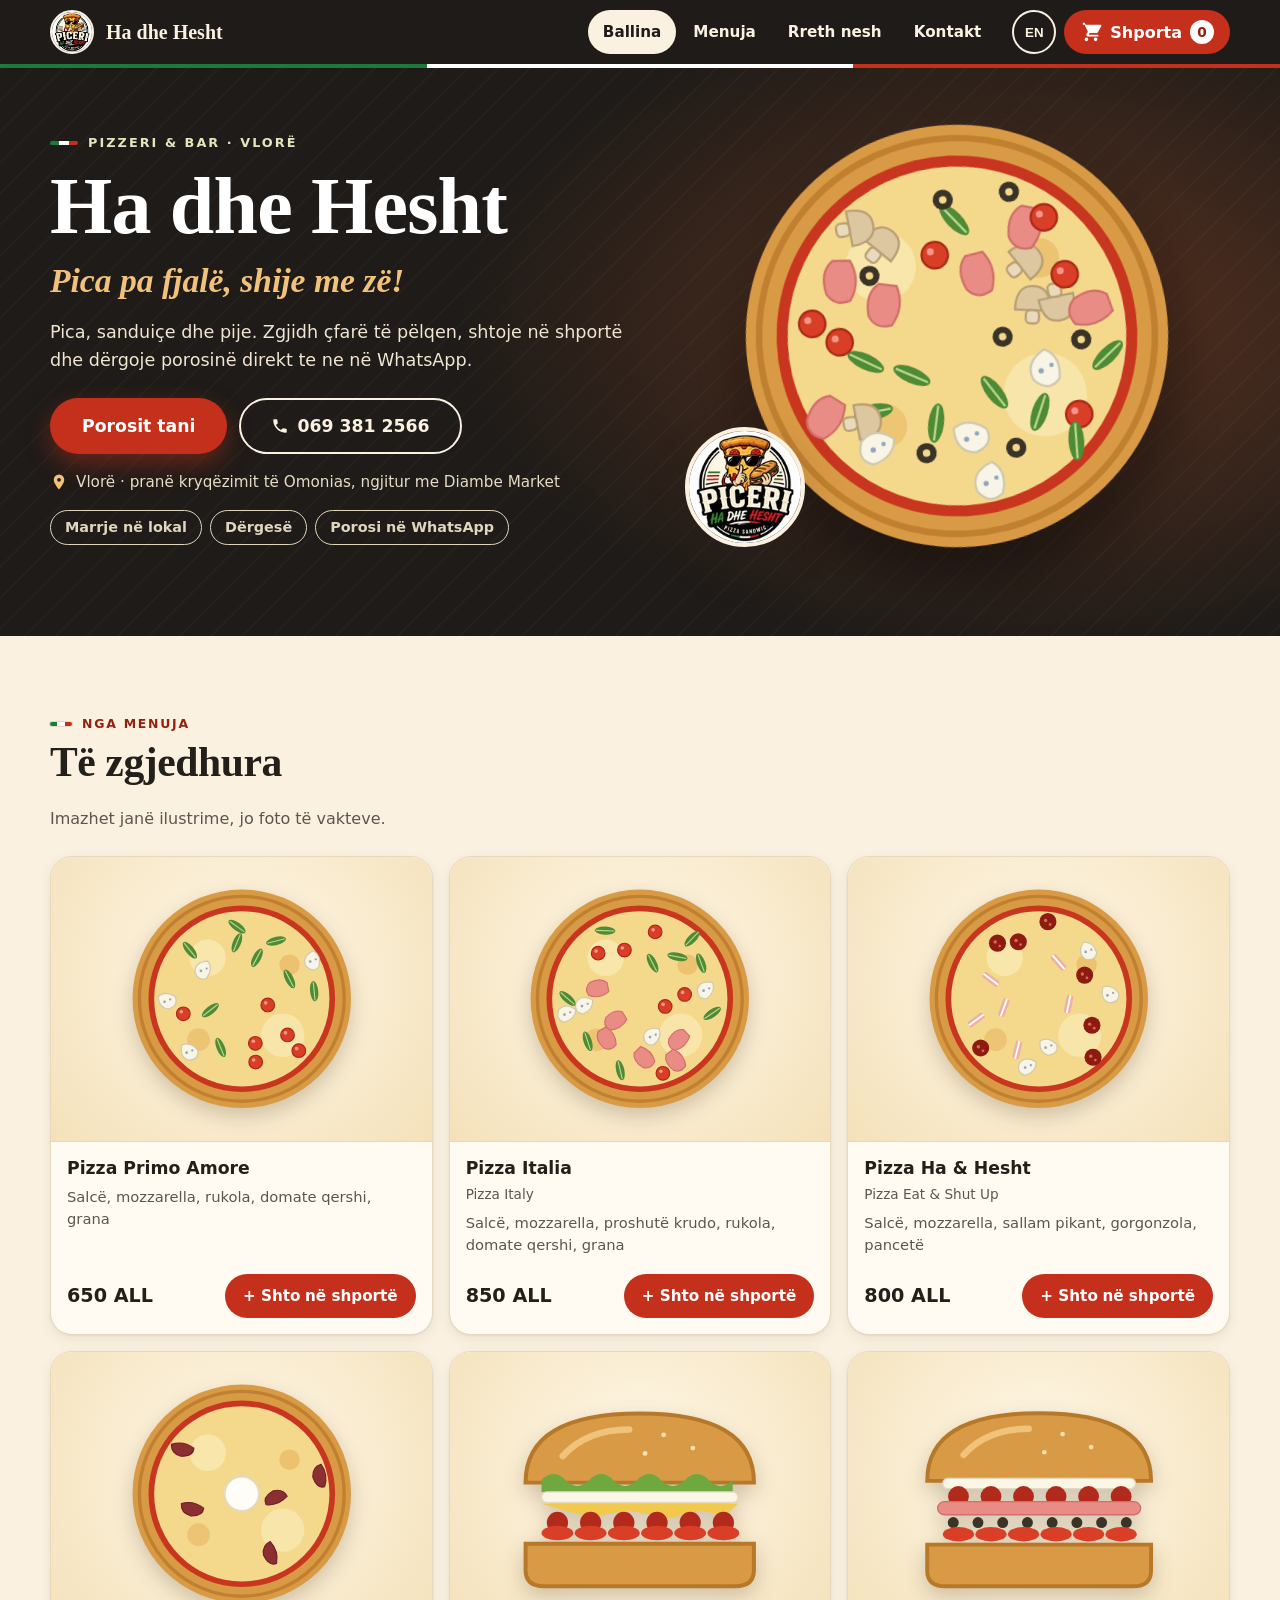
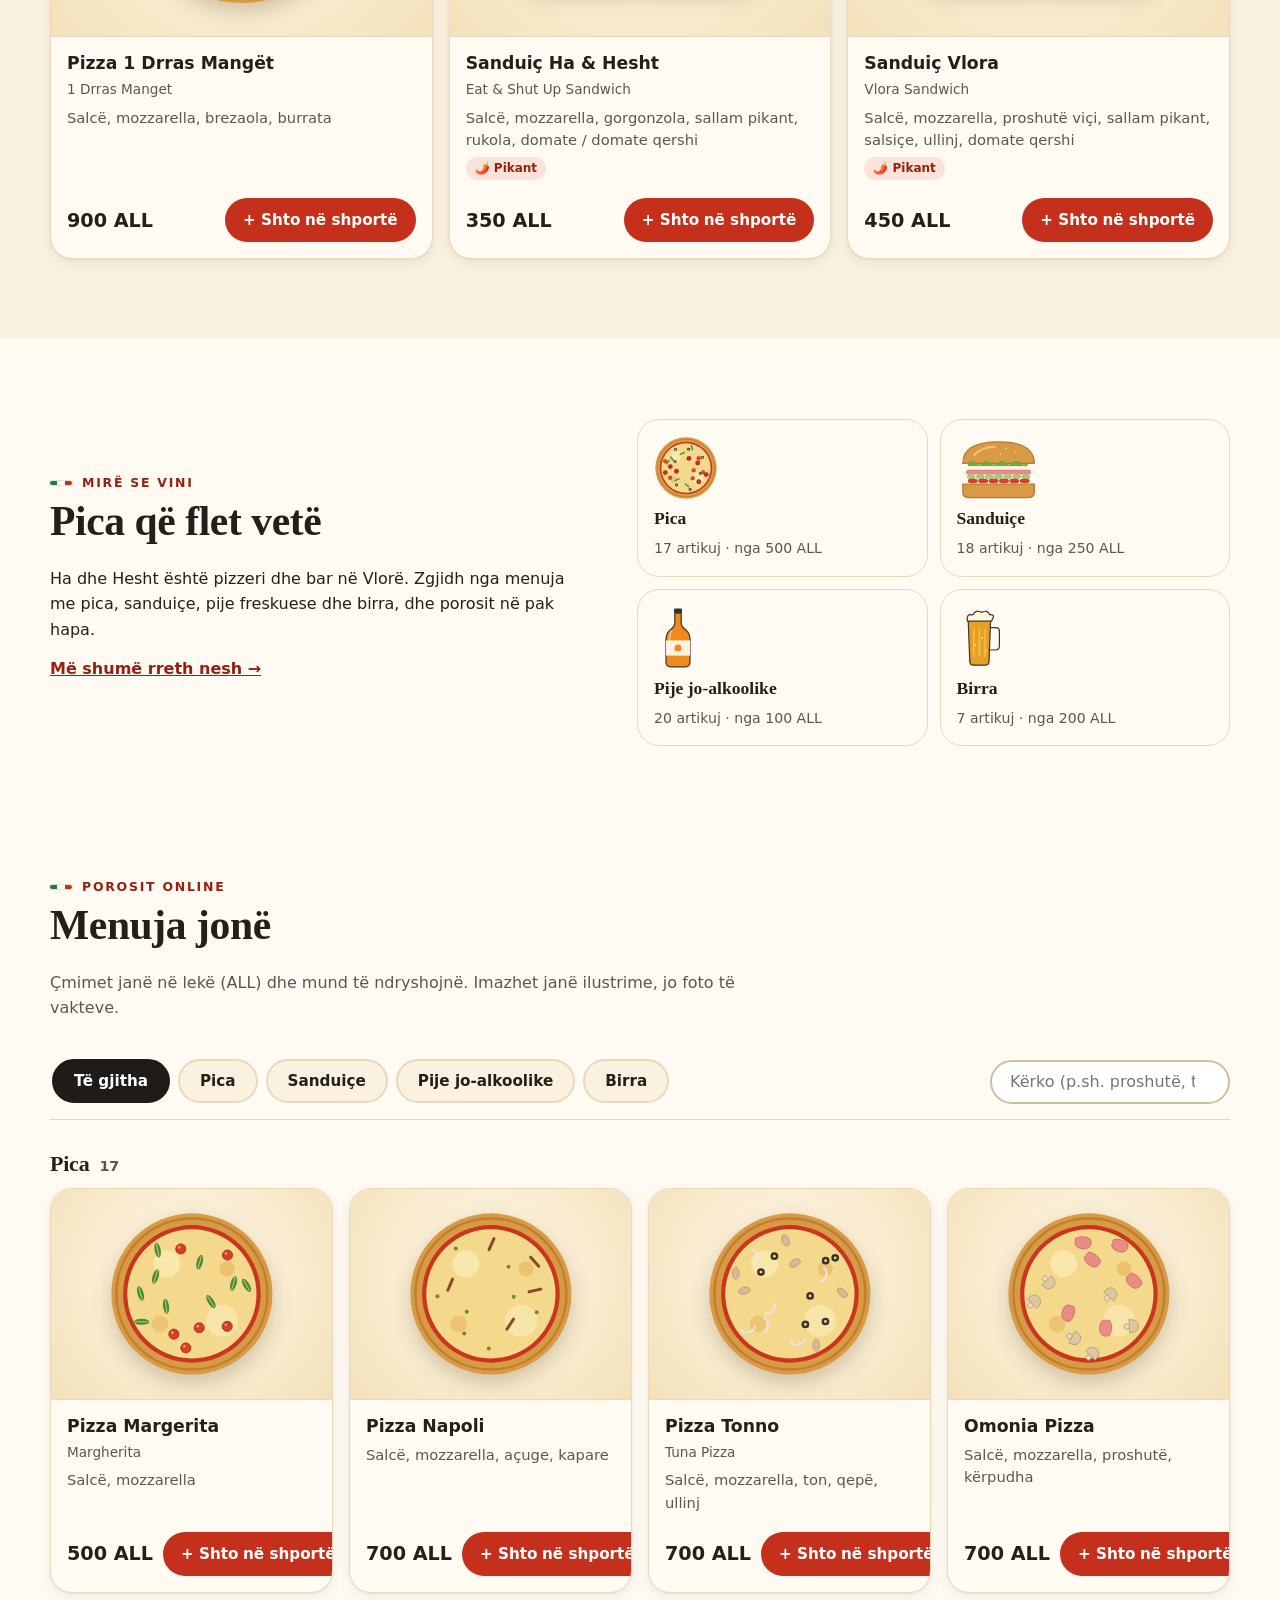
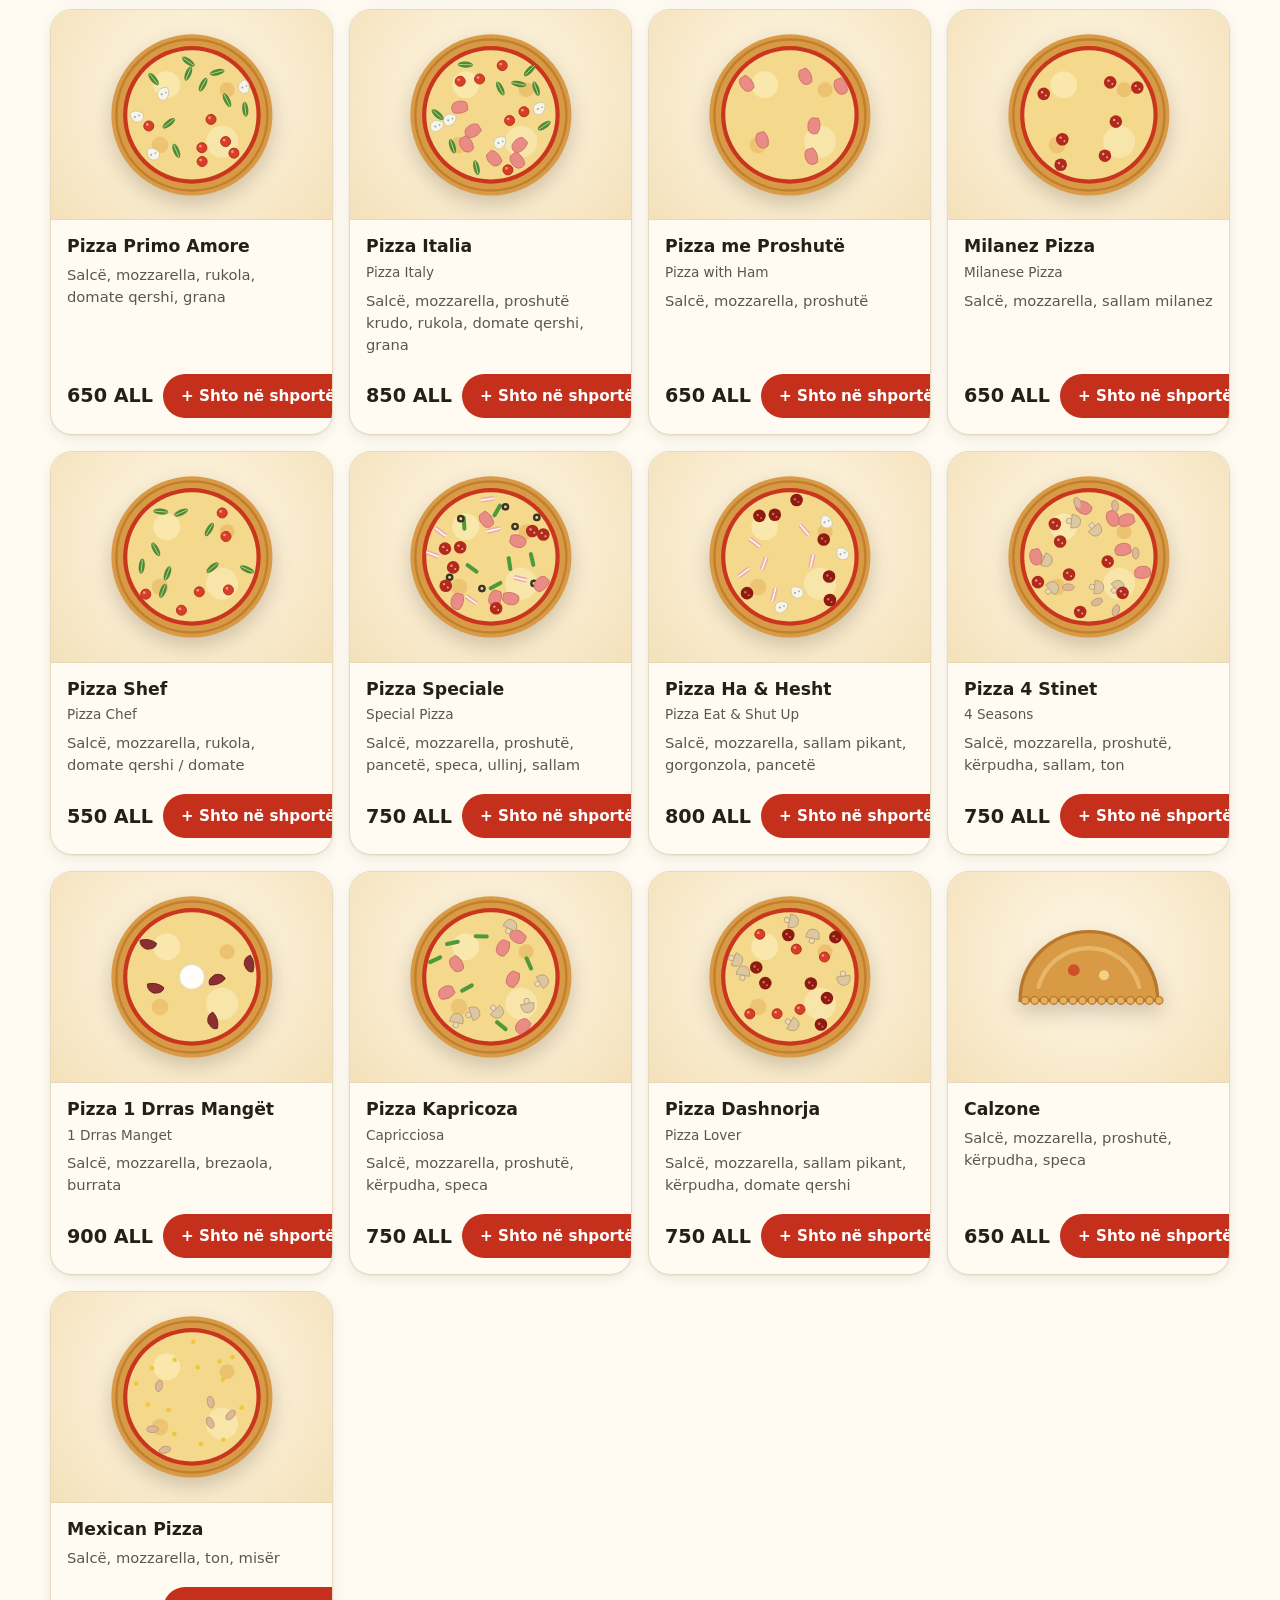
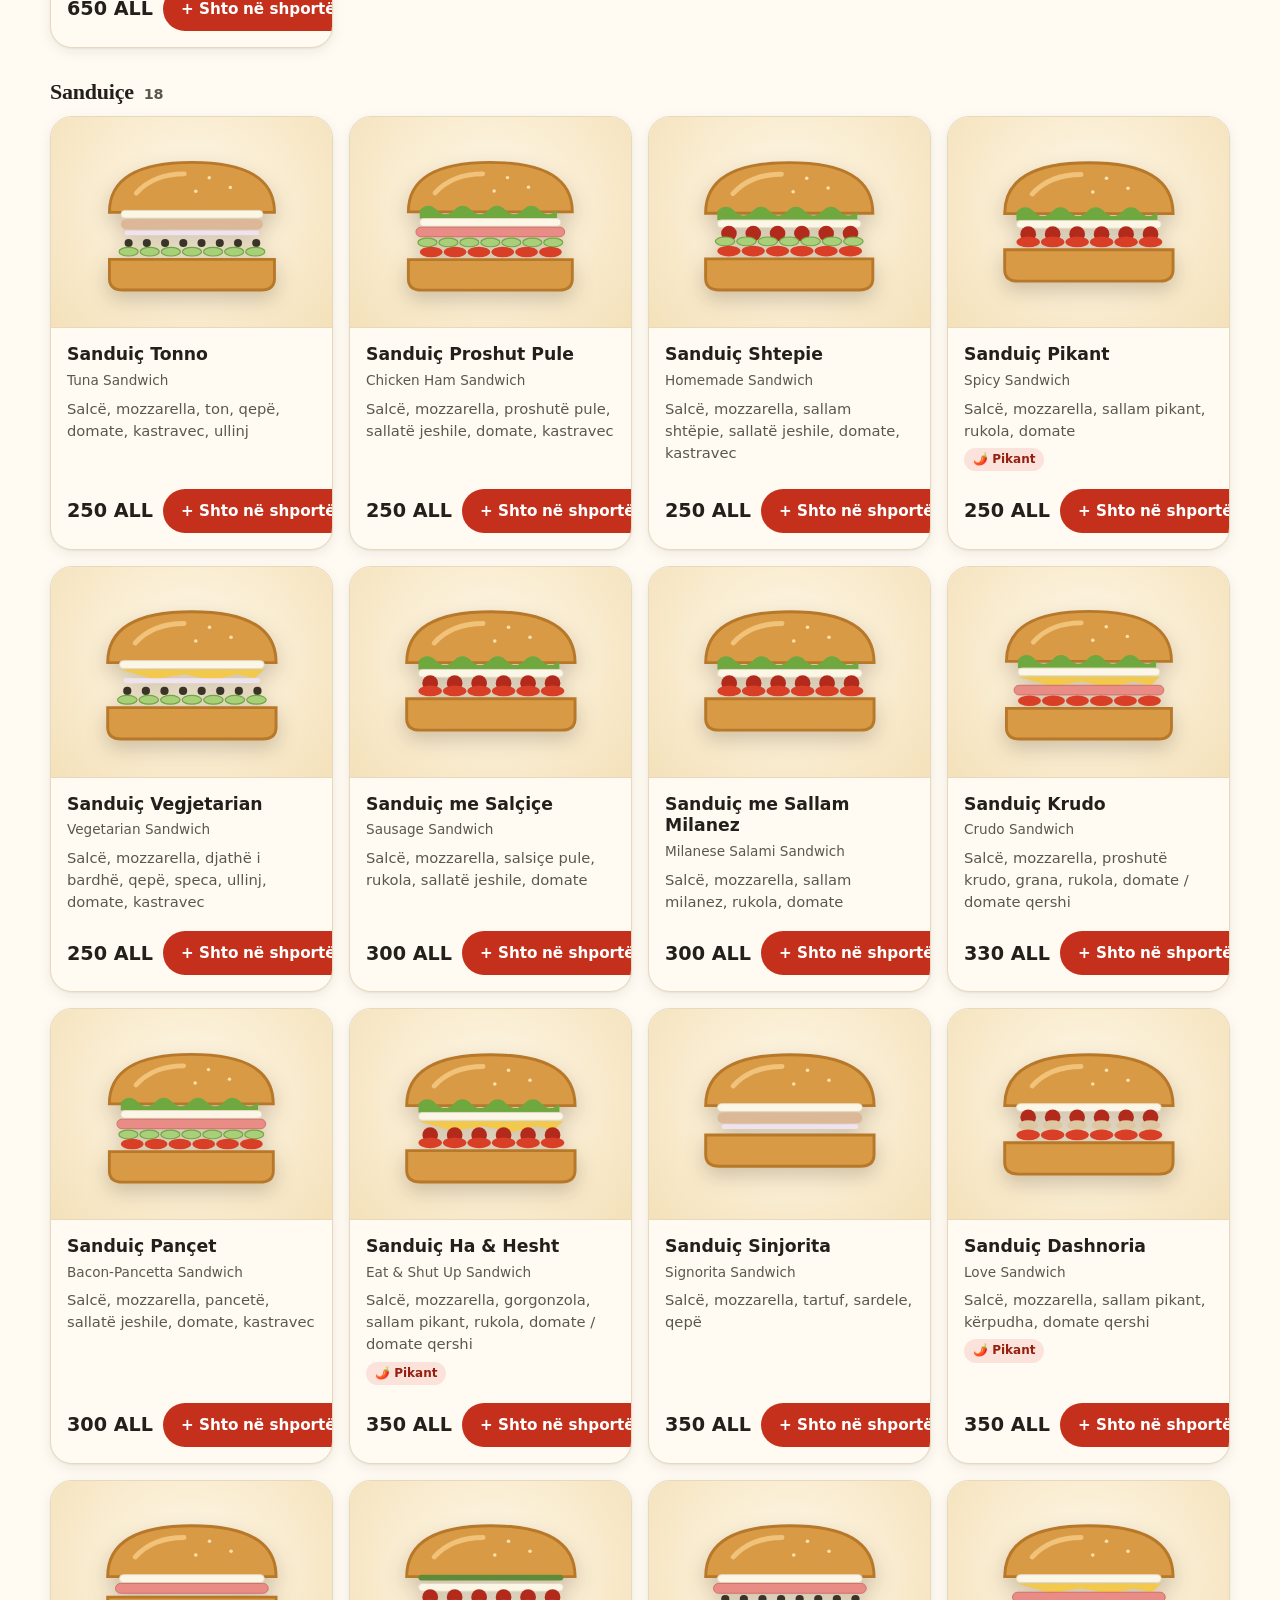
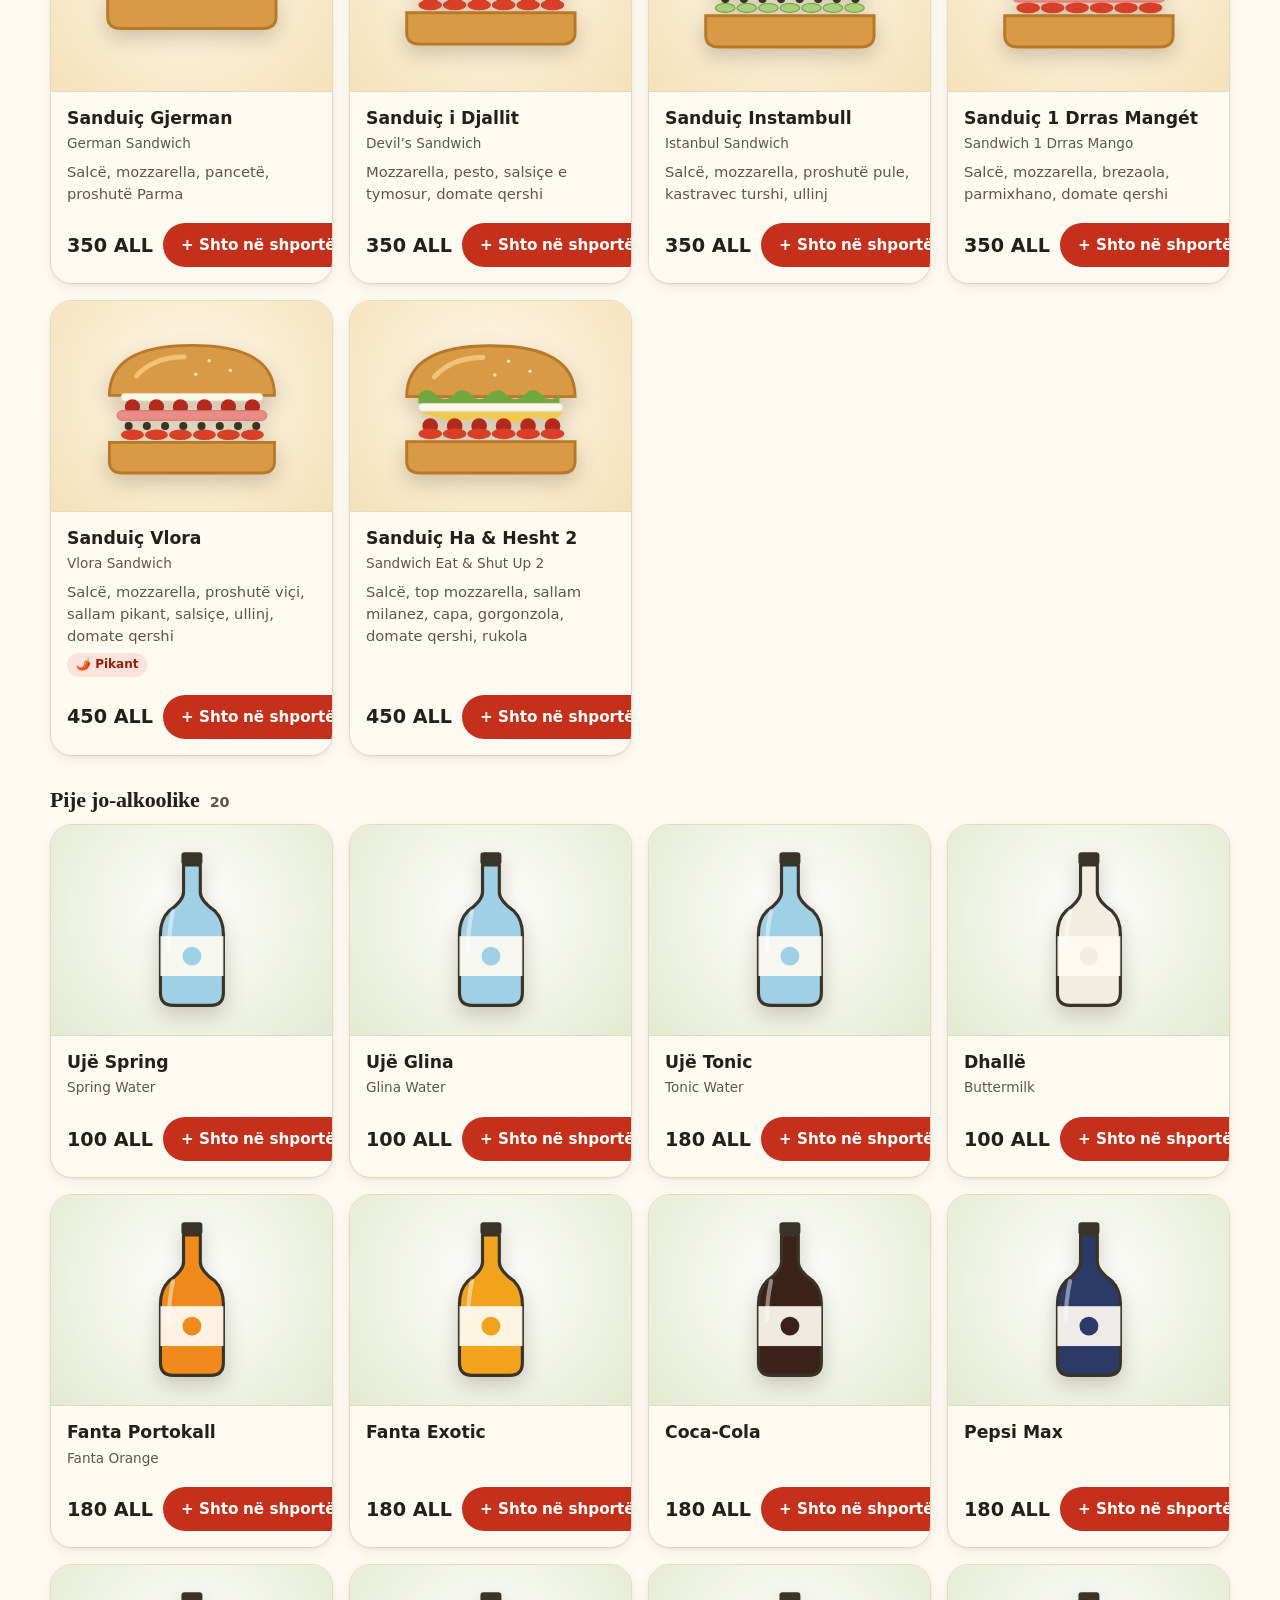
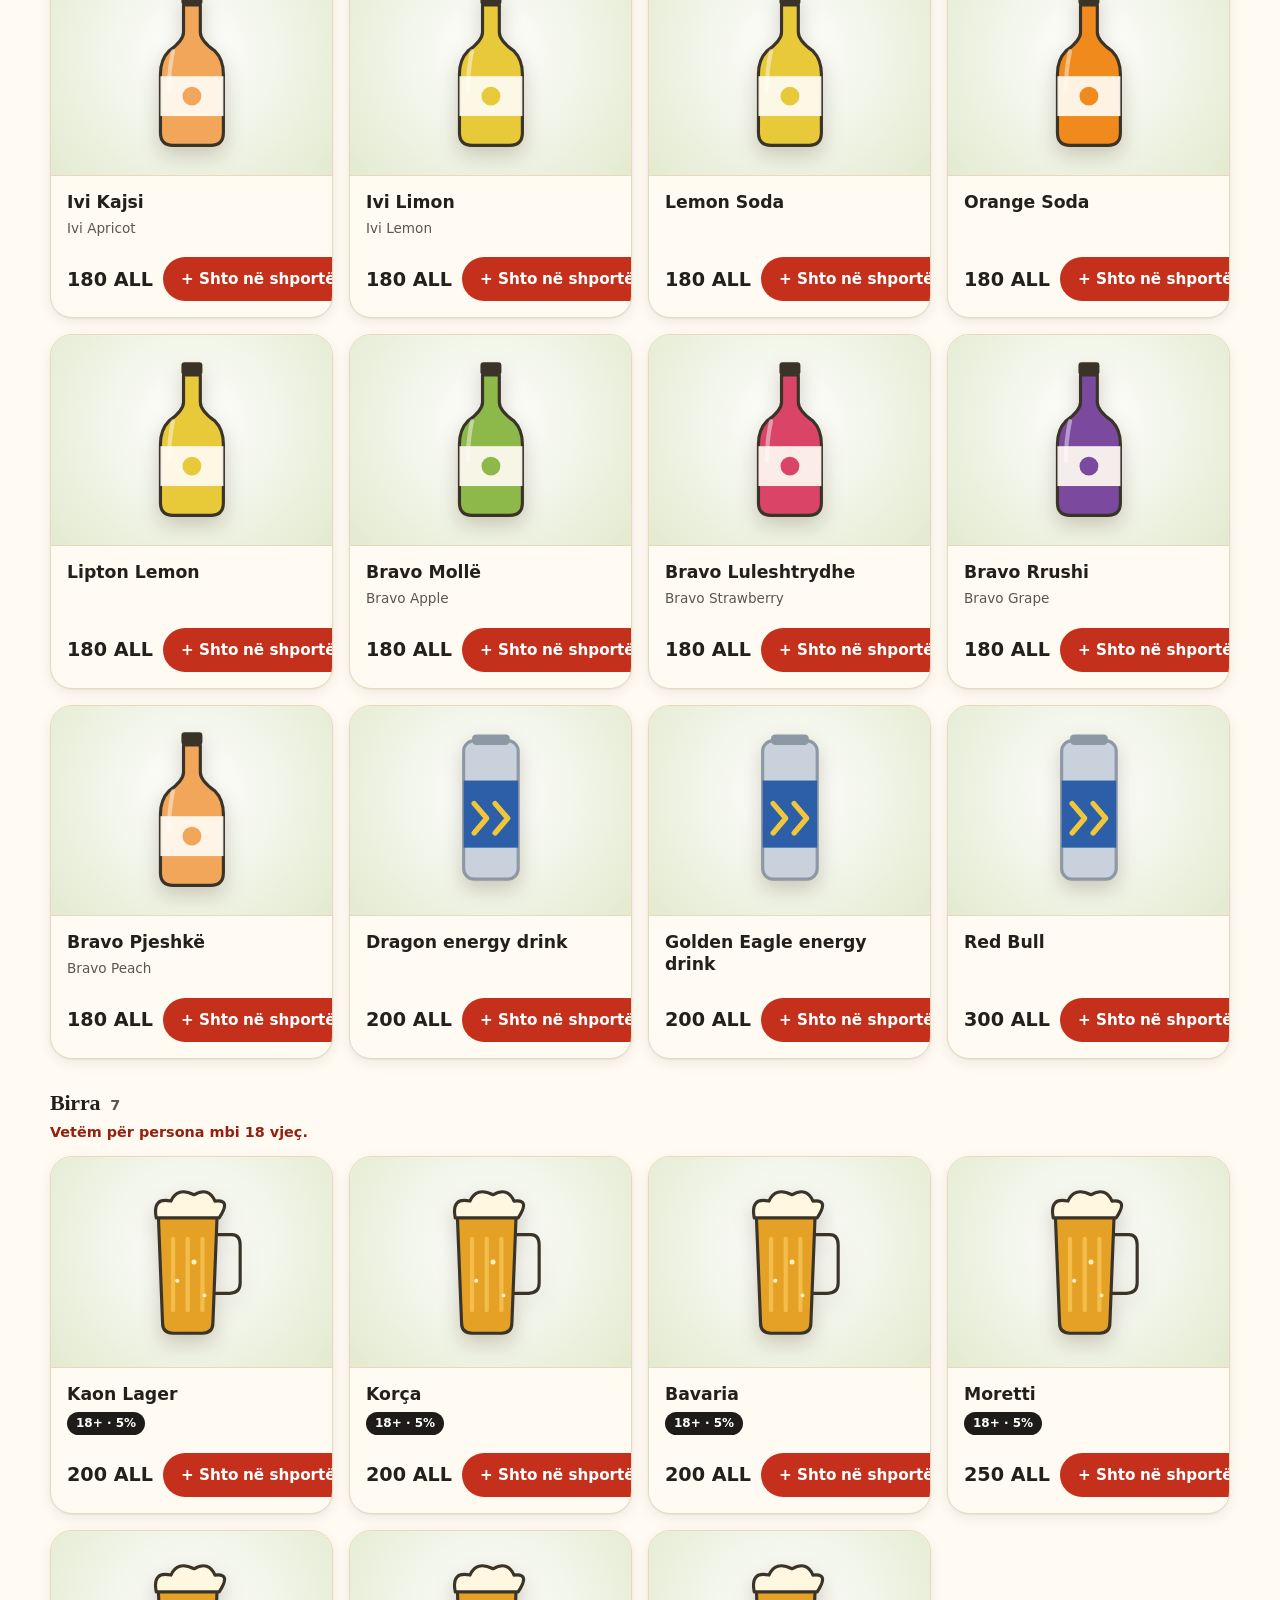
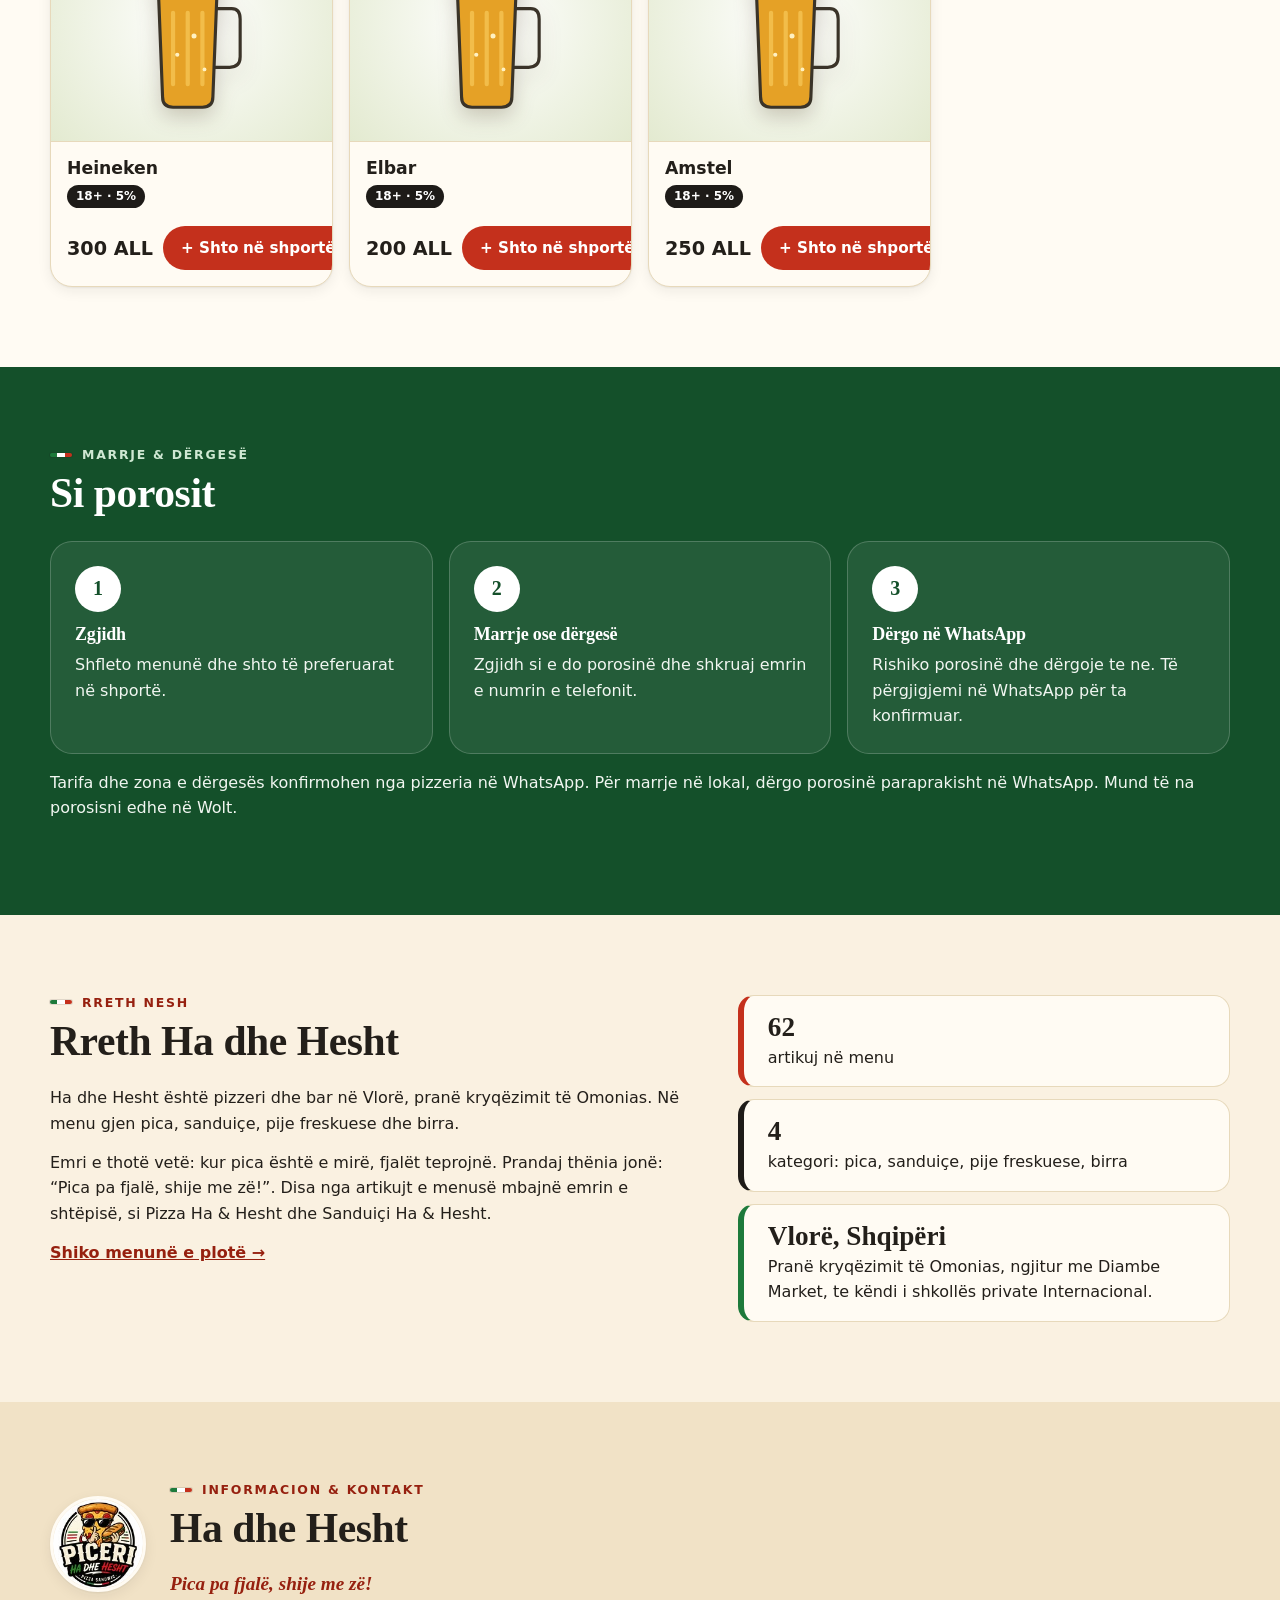
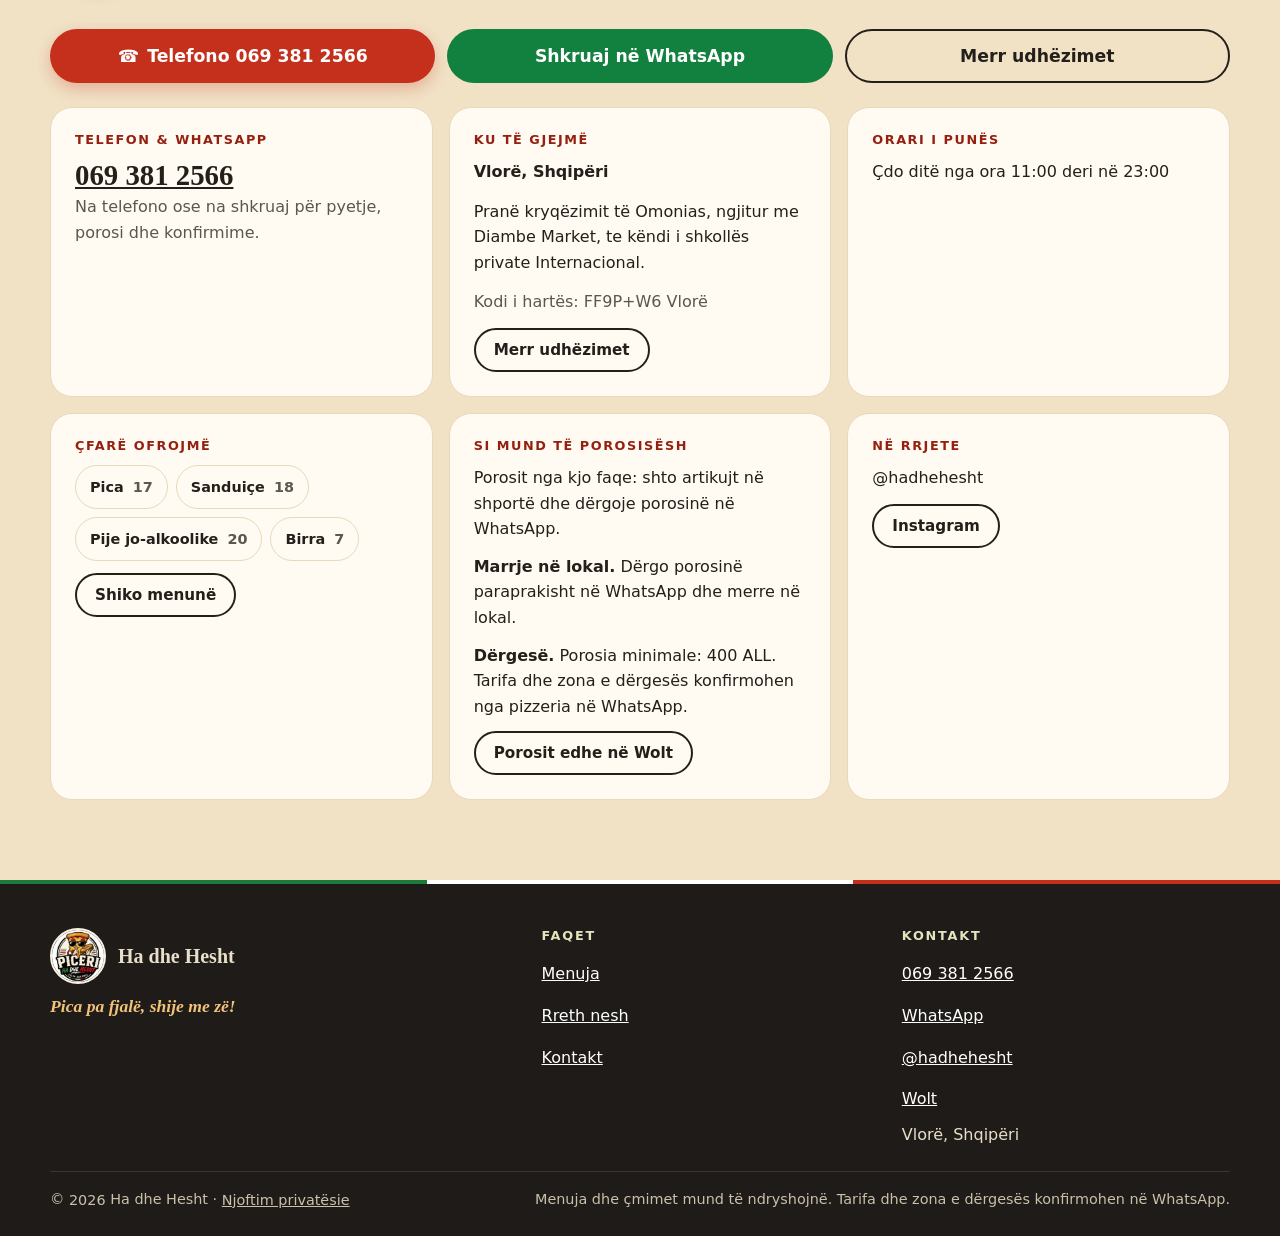
==== commit 1c2e9778: "Apply owner answers: Ha spelling, hours 11-23, 400 ALL delivery minimum; menu audit test; confirmati" ====
--- a/index.html
+++ b/index.html
@@ -3,21 +3,21 @@
 <head>
 <meta charset="utf-8">
 <meta name="viewport" content="width=device-width, initial-scale=1">
-<title>Hà dhe Hesht – Pica & sanduiçe në Vlorë | Porosit në WhatsApp</title>
-<meta name="description" content="Hà dhe Hesht, pizzeri në Vlorë. Shiko menunë me çmime në lekë, shto në shportë dhe dërgo porosinë direkt në WhatsApp. Pica pa fjalë, shije me zë!">
+<title>Ha dhe Hesht – Pica & sanduiçe në Vlorë | Porosit në WhatsApp</title>
+<meta name="description" content="Ha dhe Hesht, pizzeri në Vlorë. Shiko menunë me çmime në lekë, shto në shportë dhe dërgo porosinë direkt në WhatsApp. Pica pa fjalë, shije me zë!">
 <meta name="robots" content="index, follow">
 <meta name="theme-color" content="#1e1b18">
 <meta name="referrer" content="strict-origin-when-cross-origin">
 <meta property="og:type" content="restaurant.restaurant">
-<meta property="og:site_name" content="Hà dhe Hesht">
+<meta property="og:site_name" content="Ha dhe Hesht">
 <meta property="og:locale" content="sq_AL">
 <meta property="og:locale:alternate" content="en_US">
-<meta property="og:title" content="Hà dhe Hesht – Pica pa fjalë, shije me zë!">
+<meta property="og:title" content="Ha dhe Hesht – Pica pa fjalë, shije me zë!">
 <meta property="og:description" content="Pica, sanduiçe dhe pije në Vlorë. Porosit online përmes WhatsApp.">
 <meta property="og:image" content="assets/logo.jpg">
-<meta property="og:image:alt" content="Logo e Hà dhe Hesht">
+<meta property="og:image:alt" content="Logo e Ha dhe Hesht">
 <meta name="twitter:card" content="summary">
-<meta name="twitter:title" content="Hà dhe Hesht – Pica pa fjalë, shije me zë!">
+<meta name="twitter:title" content="Ha dhe Hesht – Pica pa fjalë, shije me zë!">
 <meta name="twitter:description" content="Pica, sanduiçe dhe pije në Vlorë. Porosit online përmes WhatsApp.">
 <meta name="twitter:image" content="assets/logo.jpg">
 <!-- Before launch: add <link rel="canonical" href="https://YOUR-DOMAIN/"> and <meta property="og:url" ...>, and make og:image / twitter:image absolute URLs (see README). -->
@@ -26,7 +26,7 @@
 <link rel="stylesheet" href="css/styles.css">
 <!-- Structured data: ONLY facts confirmed by public listings (name, city, country, phone, Instagram). No street address, hours, price range or geo until the owner verifies them. Keep in sync with js/data.js. -->
 <script type="application/ld+json">
-{"@context":"https://schema.org","@type":"Restaurant","name":"Hà dhe Hesht",
+{"@context":"https://schema.org","@type":"Restaurant","name":"Ha dhe Hesht",
 "servesCuisine":["Pizza","Sandwiches"],"telephone":"+355693812566",
 "address":{"@type":"PostalAddress","addressLocality":"Vlorë","addressCountry":"AL"},
 "sameAs":["https://www.instagram.com/hadhehesht/"],"image":"assets/logo.jpg"}
@@ -37,9 +37,9 @@
 
 <header class="site-header" id="top">
   <div class="wrap bar">
-    <a class="brand" href="#top" aria-label="Hà dhe Hesht">
+    <a class="brand" href="#top" aria-label="Ha dhe Hesht">
       <img src="assets/logo.jpg" width="44" height="44" alt="" class="brand-logo">
-      <span class="brand-name">Hà dhe Hesht</span>
+      <span class="brand-name">Ha dhe Hesht</span>
     </a>
     <nav class="nav" id="nav" aria-label="Kryesore" data-en-aria-label="Main">
       <a href="#top" data-nav="top" data-en="Home">Ballina</a>
@@ -67,7 +67,7 @@
     <div class="wrap hero-grid">
       <div class="hero-copy">
         <p class="eyebrow" data-en="Pizzeria & bar · Vlorë">Pizzeri & bar · Vlorë</p>
-        <h1 id="heroTitle">Hà dhe Hesht</h1>
+        <h1 id="heroTitle">Ha dhe Hesht</h1>
         <p class="tagline" id="heroTagline">Pica pa fjalë, shije me zë!</p>
         <p class="lead" data-en="Pizza, sandwiches and drinks. Choose what you like, add it to your cart and send the order straight to us on WhatsApp.">Pica, sanduiçe dhe pije. Zgjidh çfarë të pëlqen, shtoje në shportë dhe dërgoje porosinë direkt te ne në WhatsApp.</p>
         <div class="cta-row">
@@ -168,7 +168,7 @@
     <div class="wrap about-grid">
       <div>
         <p class="kicker" data-en="Our story">Rreth nesh</p>
-        <h2 id="aboutTitle" data-en="About Hà dhe Hesht">Rreth Hà dhe Hesht</h2>
+        <h2 id="aboutTitle" data-en="About Ha dhe Hesht">Rreth Ha dhe Hesht</h2>
         <div id="aboutText"></div>
         <p><a href="#menu" class="link" data-en="See the full menu →">Shiko menunë e plotë →</a></p>
       </div>
@@ -184,10 +184,10 @@
   <section class="section contact" id="kontakt" aria-labelledby="contactTitle">
     <div class="wrap">
       <div class="biz-head">
-        <img src="assets/logo.jpg" width="96" height="96" class="biz-logo" loading="lazy" decoding="async" alt="Logo Hà dhe Hesht" data-en-alt="Hà dhe Hesht logo">
+        <img src="assets/logo.jpg" width="96" height="96" class="biz-logo" loading="lazy" decoding="async" alt="Logo Ha dhe Hesht" data-en-alt="Ha dhe Hesht logo">
         <div>
           <p class="kicker" data-en="Information & contact">Informacion & kontakt</p>
-          <h2 id="contactTitle">Hà dhe Hesht</h2>
+          <h2 id="contactTitle">Ha dhe Hesht</h2>
           <p class="tagline-sm" id="bizTagline"></p>
           <p class="biz-intro" id="bizIntro" hidden></p>
         </div>
@@ -202,7 +202,7 @@
 <footer class="site-footer">
   <div class="wrap foot-grid">
     <div>
-      <div class="foot-brand"><img src="assets/logo.jpg" width="56" height="56" alt="" class="brand-logo" loading="lazy" decoding="async"><span class="brand-name">Hà dhe Hesht</span></div>
+      <div class="foot-brand"><img src="assets/logo.jpg" width="56" height="56" alt="" class="brand-logo" loading="lazy" decoding="async"><span class="brand-name">Ha dhe Hesht</span></div>
       <p class="tagline-sm" id="footTagline">Pica pa fjalë, shije me zë!</p>
     </div>
     <nav aria-label="Footer" data-en-aria-label="Footer">
@@ -225,7 +225,7 @@
     </div>
   </div>
   <div class="wrap foot-legal">
-    <p>© <span id="year"></span> Hà dhe Hesht · <button type="button" class="link-btn" id="privOpen" data-en="Privacy notice">Njoftim privatësie</button></p>
+    <p>© <span id="year"></span> Ha dhe Hesht · <button type="button" class="link-btn" id="privOpen" data-en="Privacy notice">Njoftim privatësie</button></p>
     <p data-en="Prices and menu may change. Delivery fee and area are confirmed on WhatsApp.">Menuja dhe çmimet mund të ndryshojnë. Tarifa dhe zona e dërgesës konfirmohen në WhatsApp.</p>
   </div>
 </footer>
--- a/css/styles.css
+++ b/css/styles.css
@@ -1,5 +1,5 @@
 /* ==========================================================================
-   Hà dhe Hesht – design system
+   Ha dhe Hesht – design system
    1 Tokens · 2 Base · 3 Layout · 4 Components · 5 Product cards · 6 Site sections · 7 Overlays & checkout · 8 Responsive
    Components: .btn (.btn-primary/.btn-outline/.btn-wa, .btn-sm/.btn-lg/.btn-block) · .chip · .badge · .card
                .tab · .stepper · .field · .choice · .item (product card) · .tile (category) · .stripe (brand tricolour)
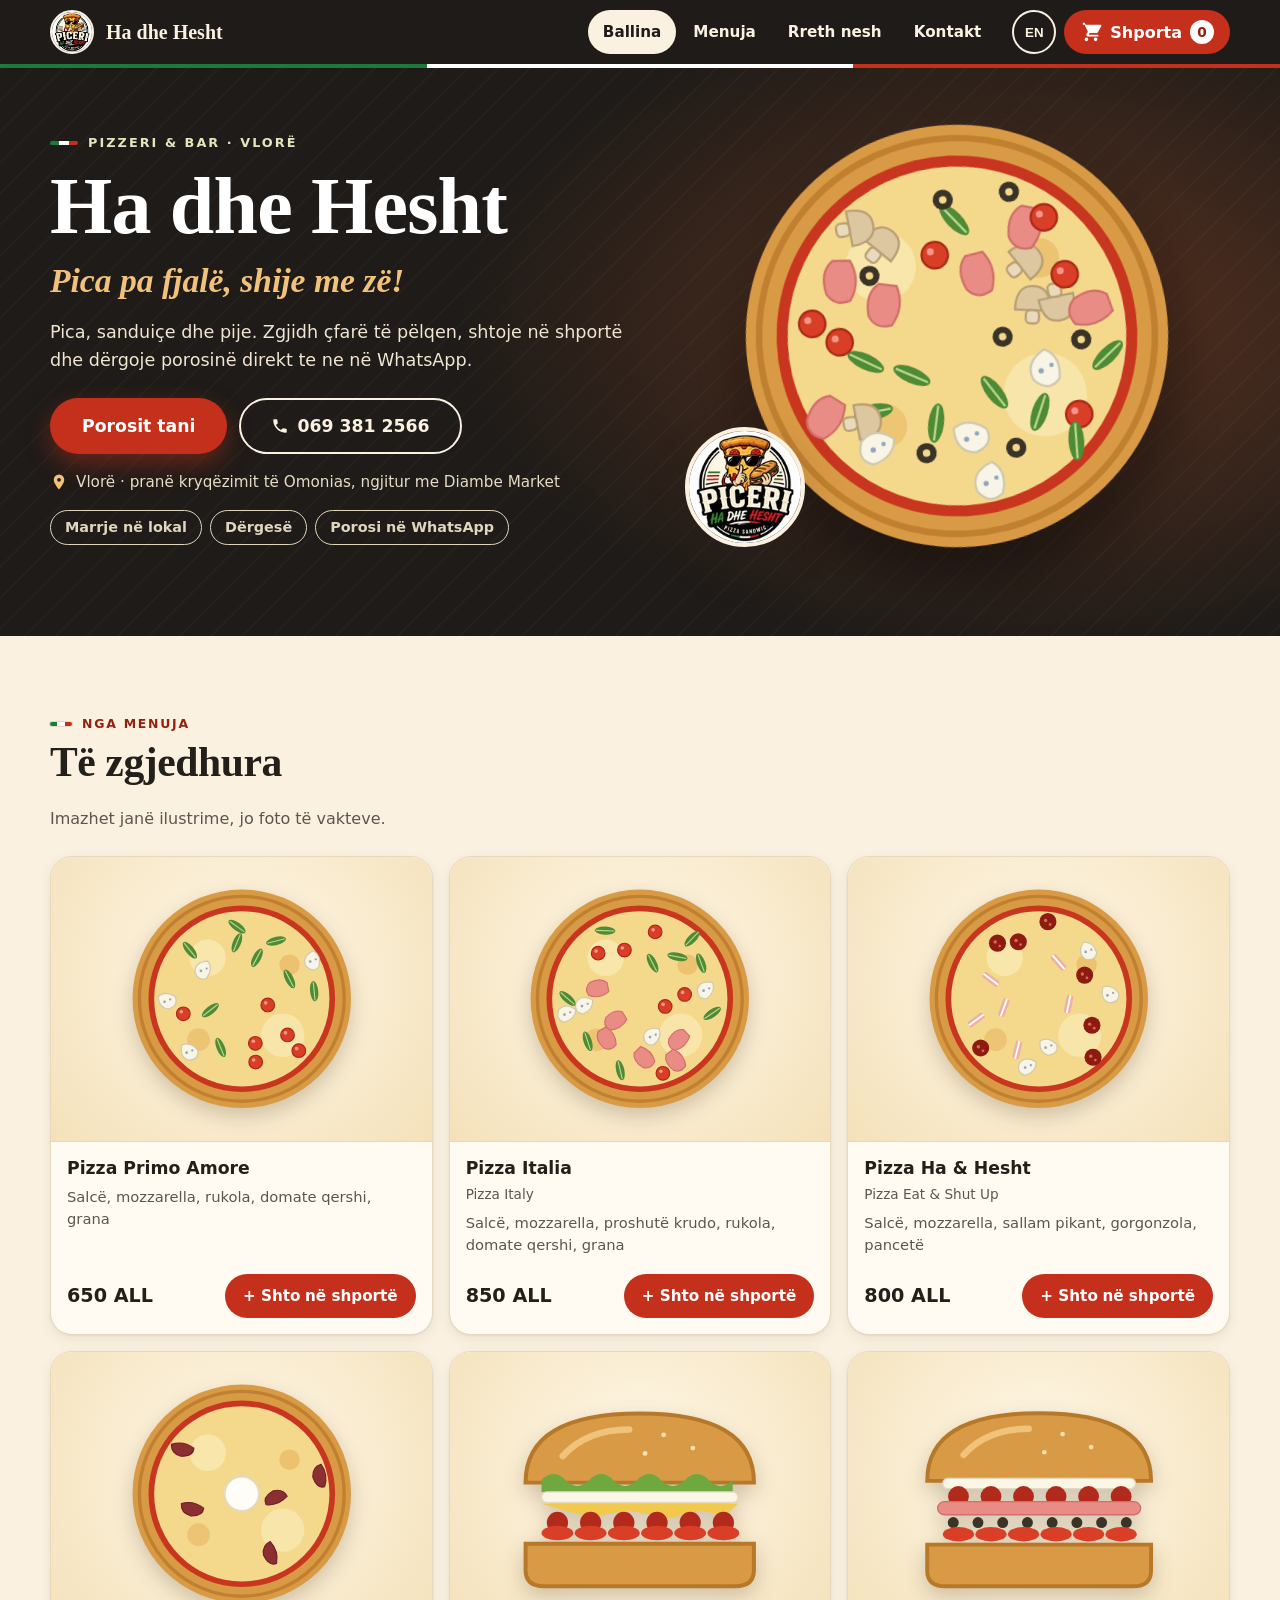
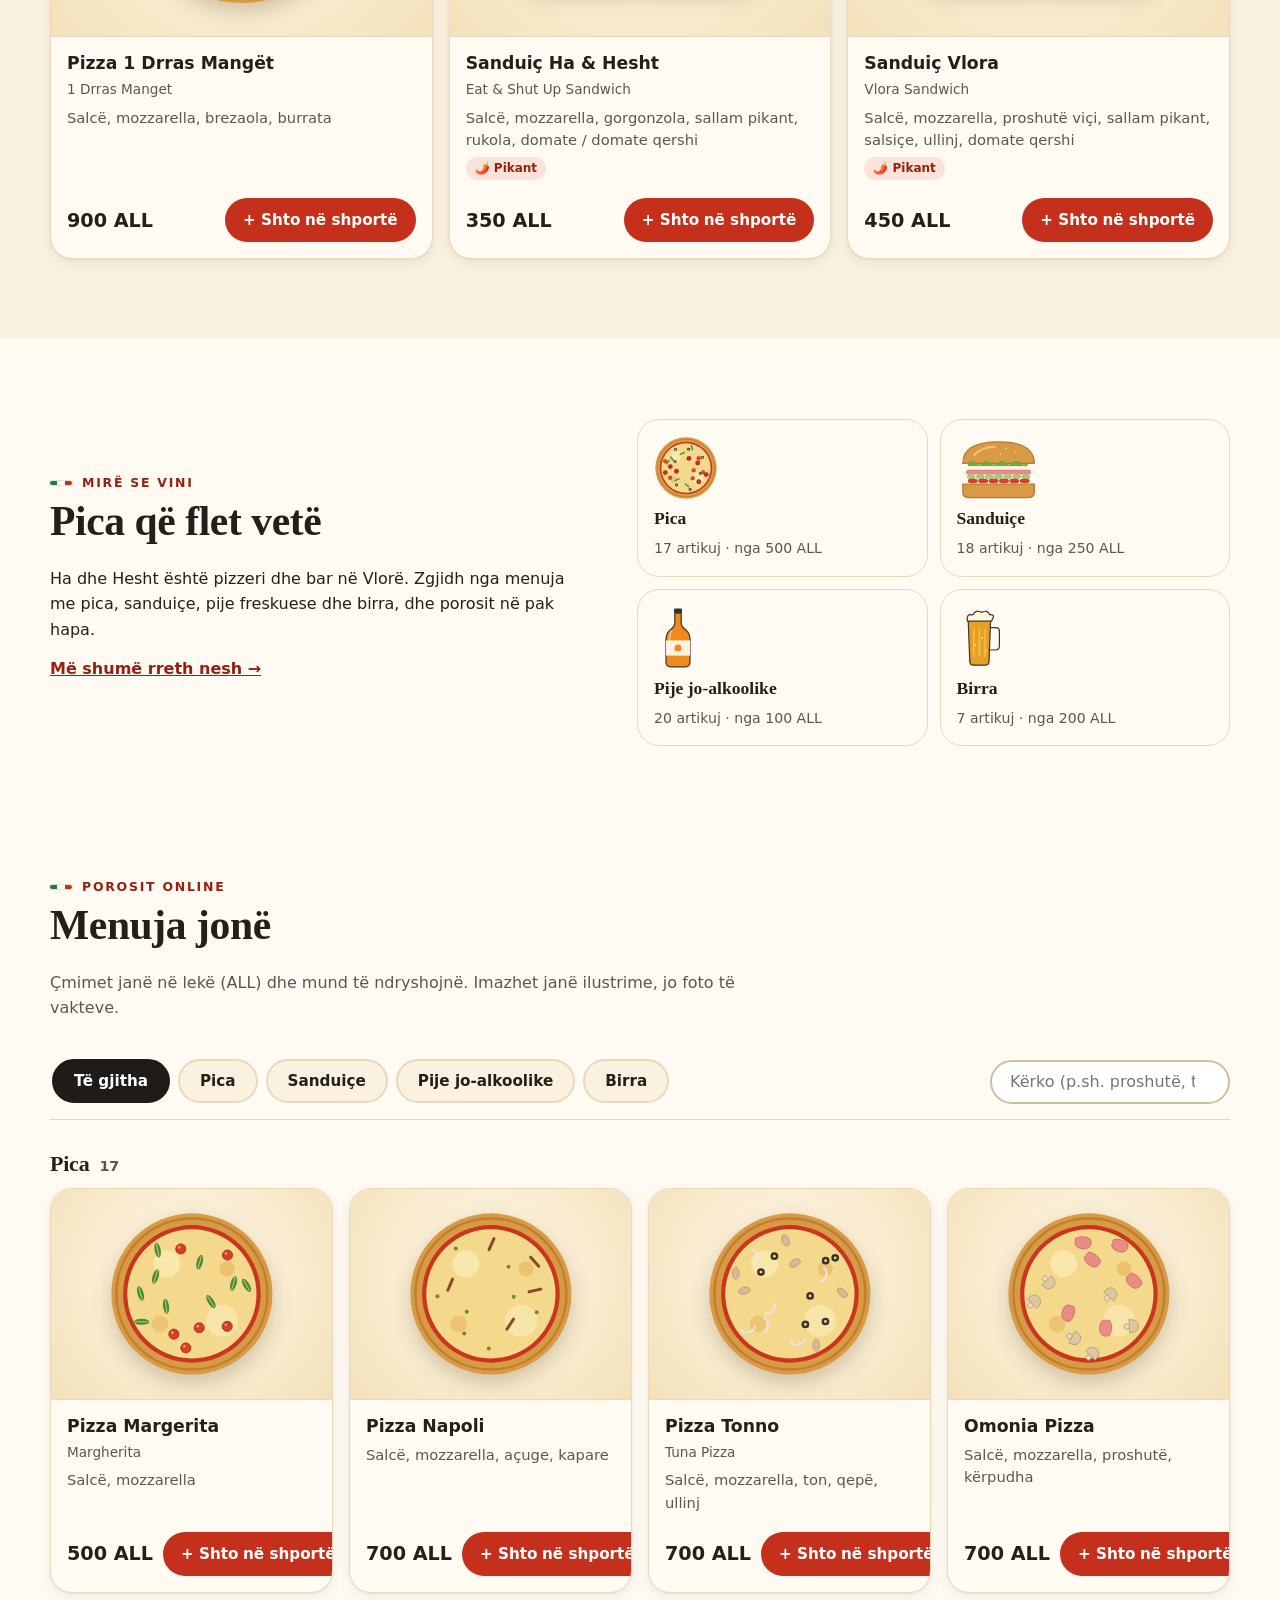
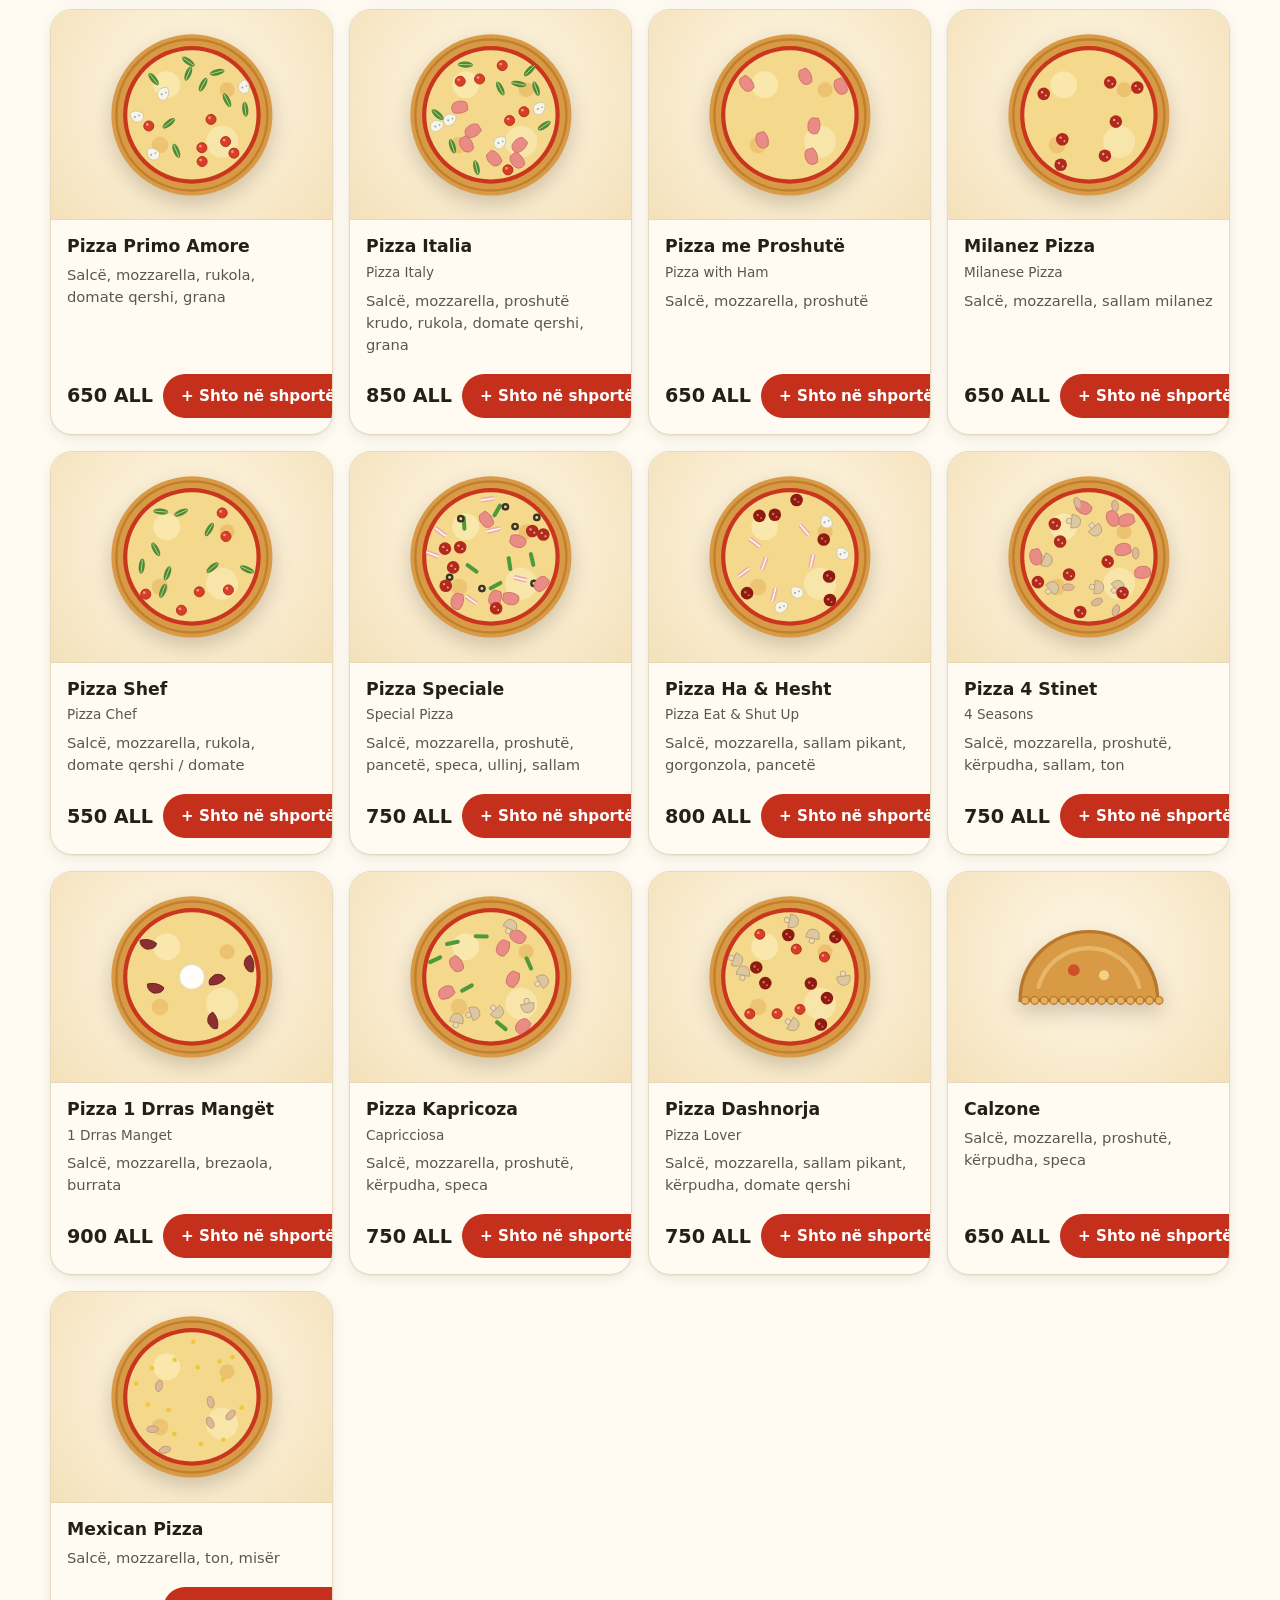
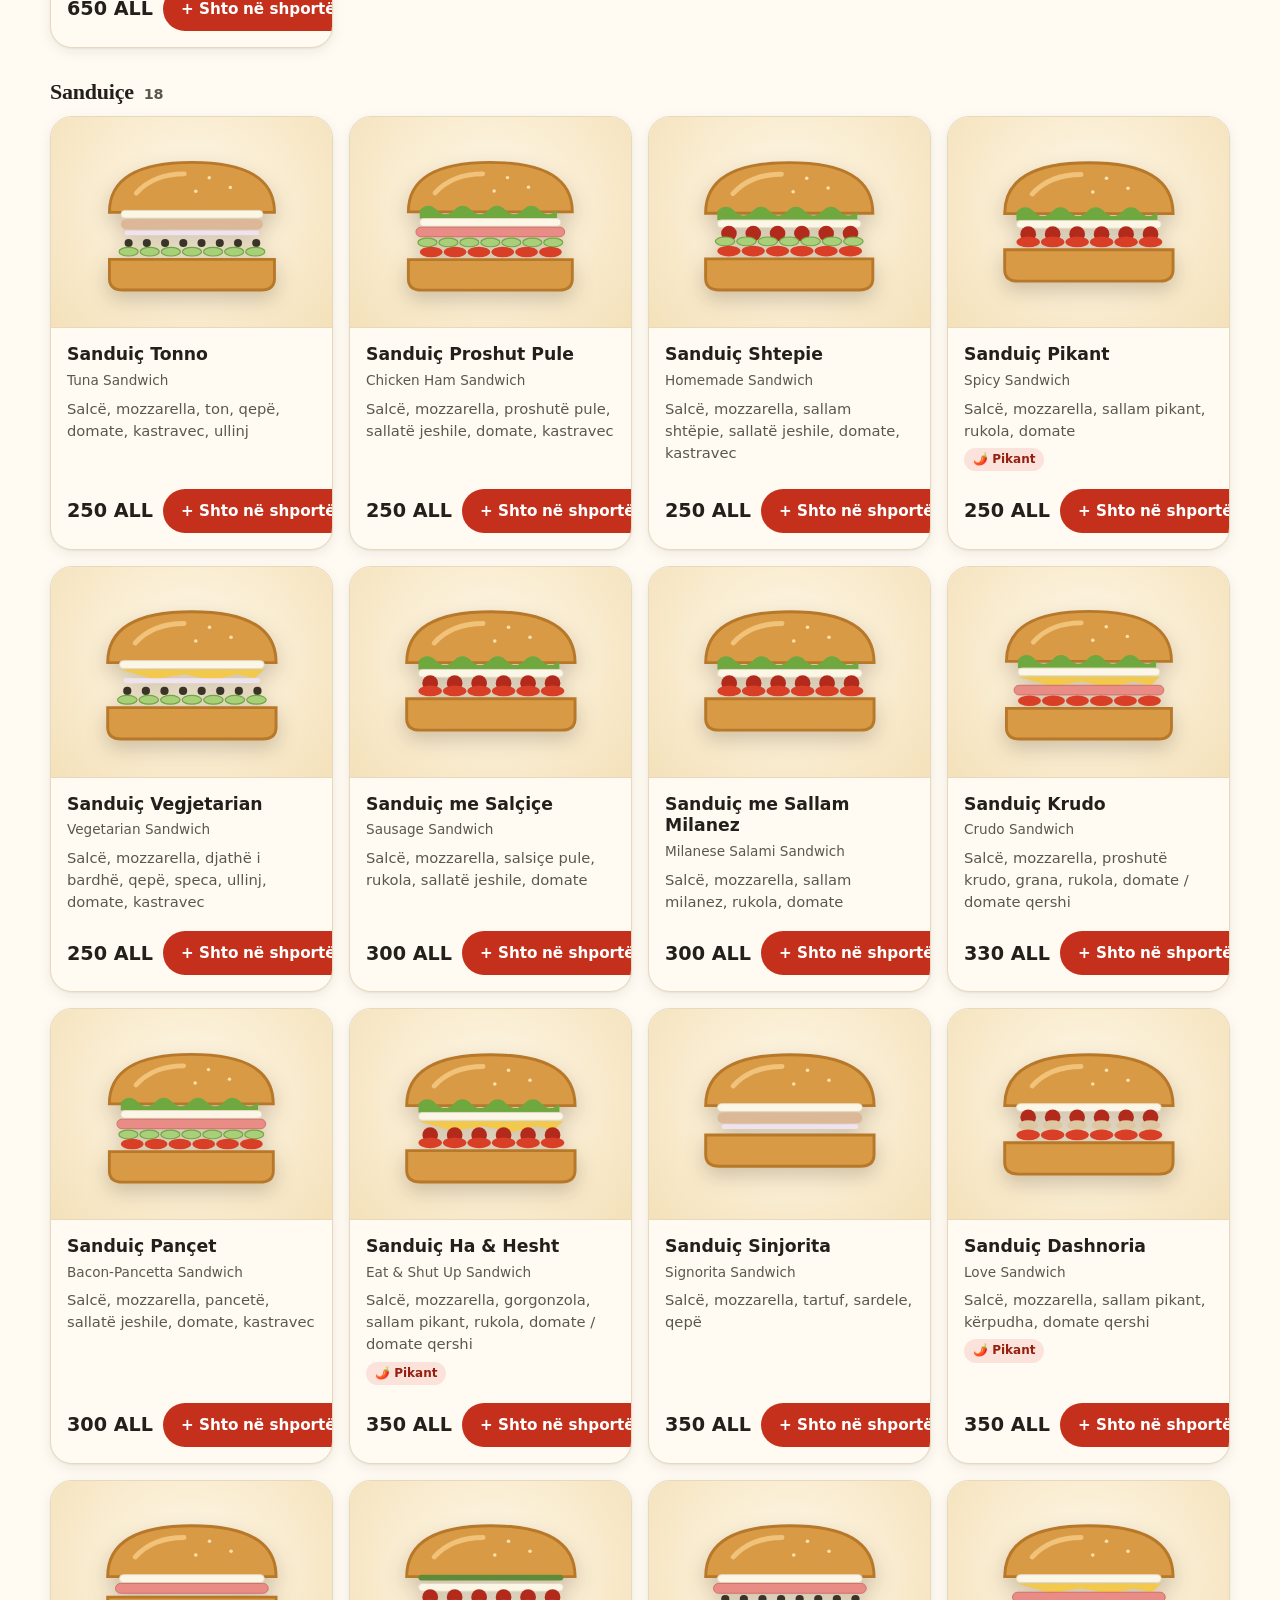
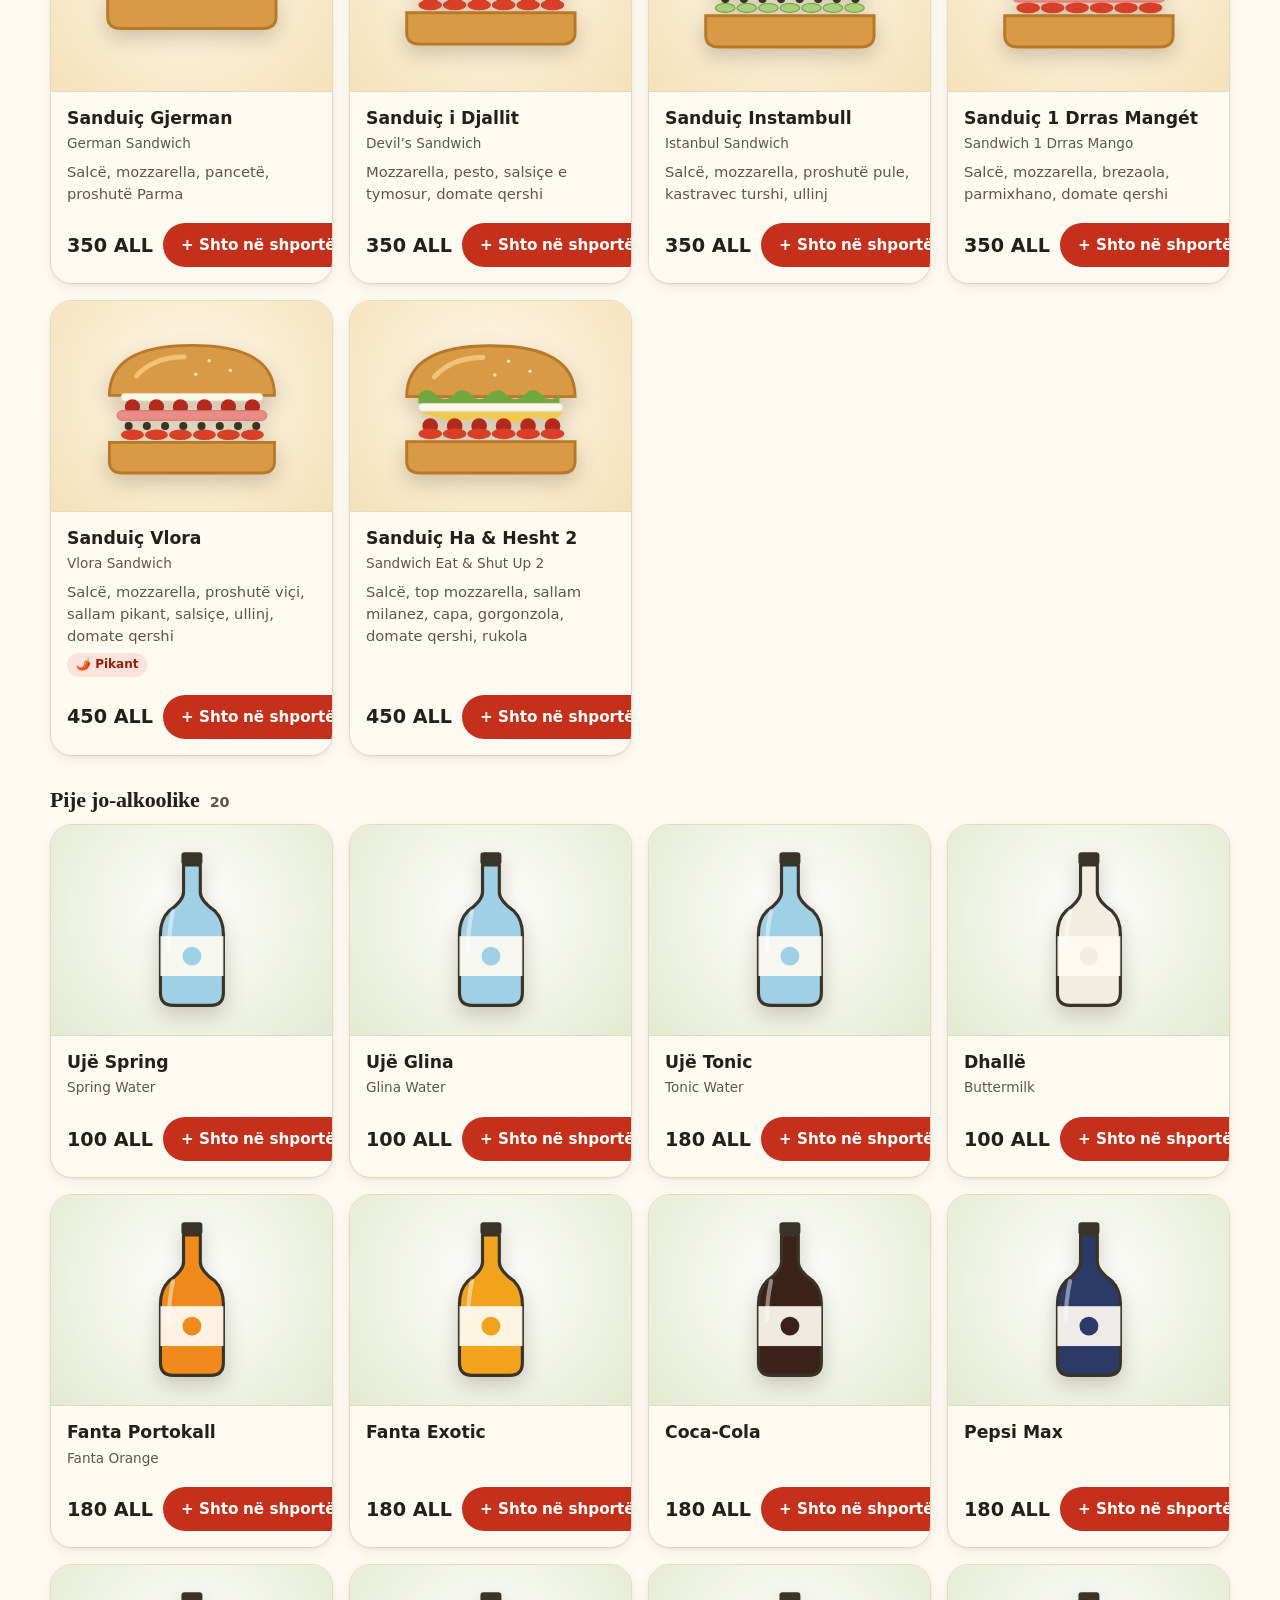
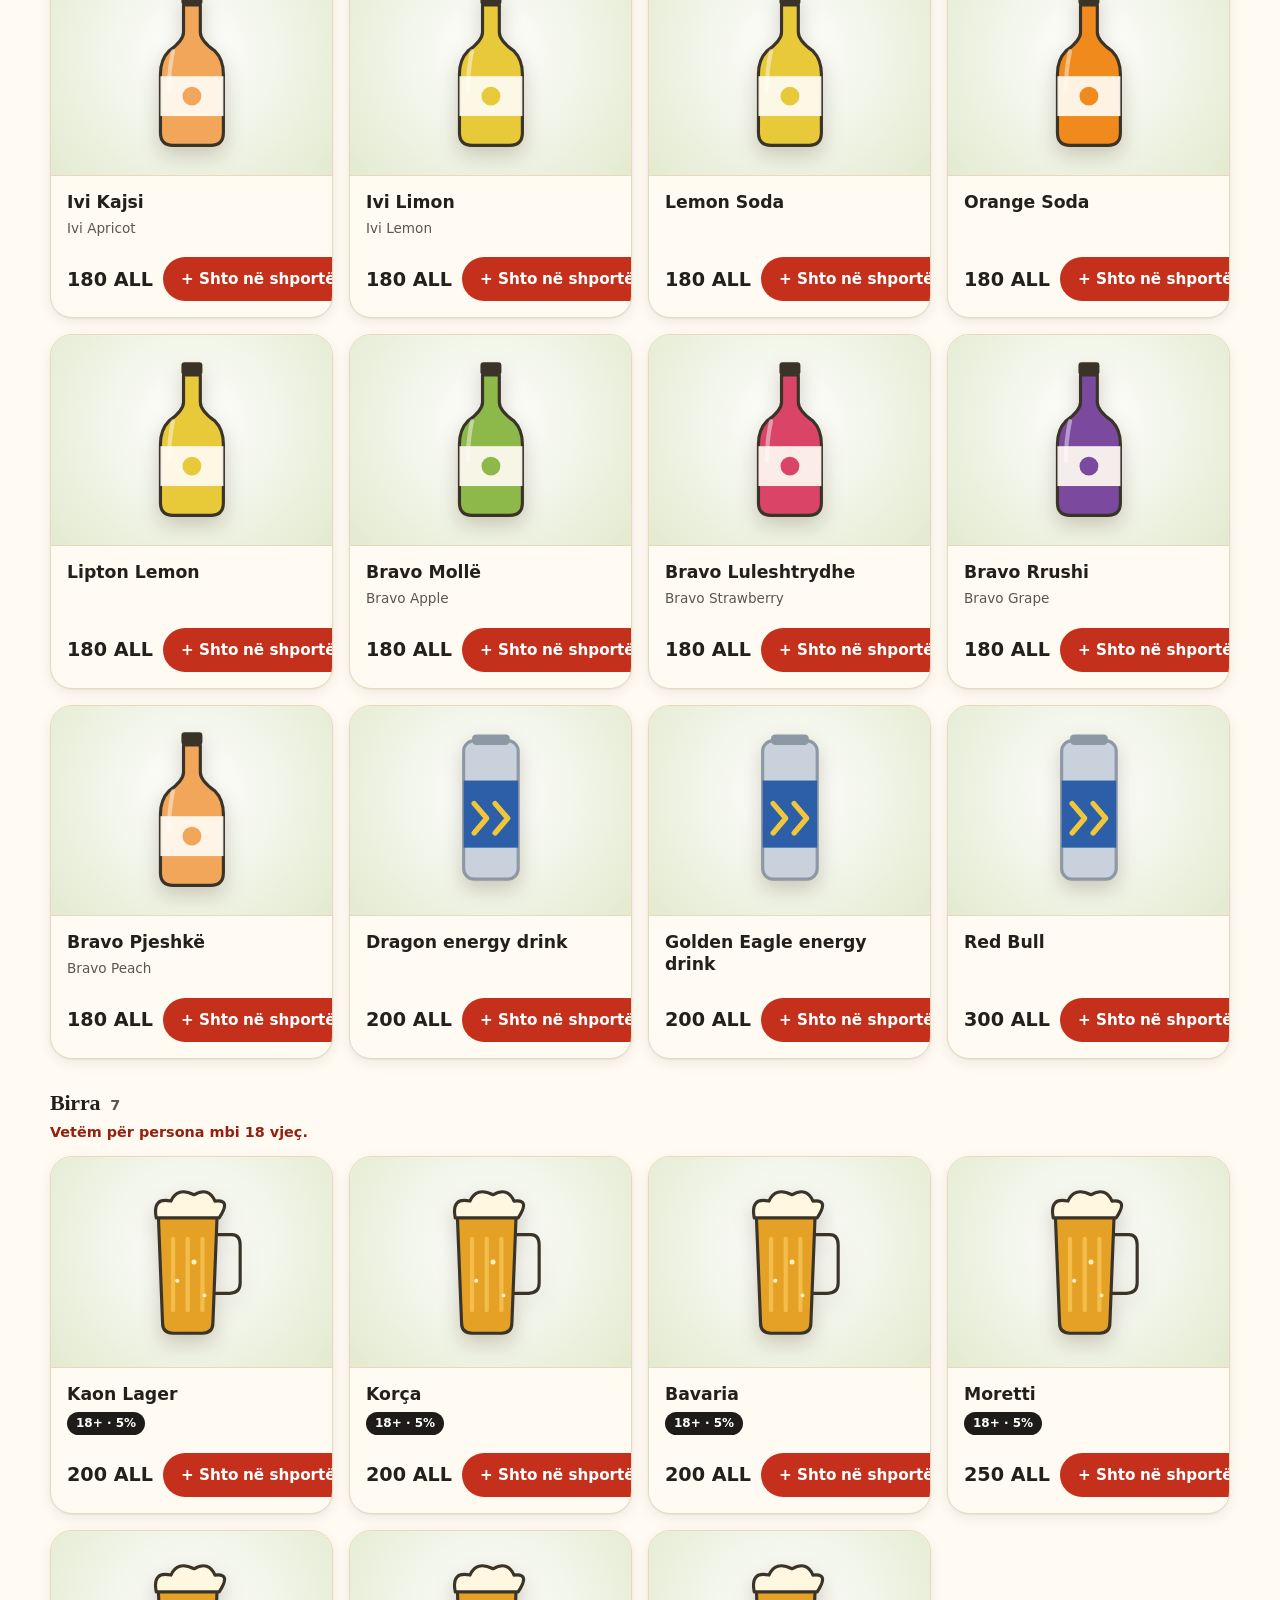
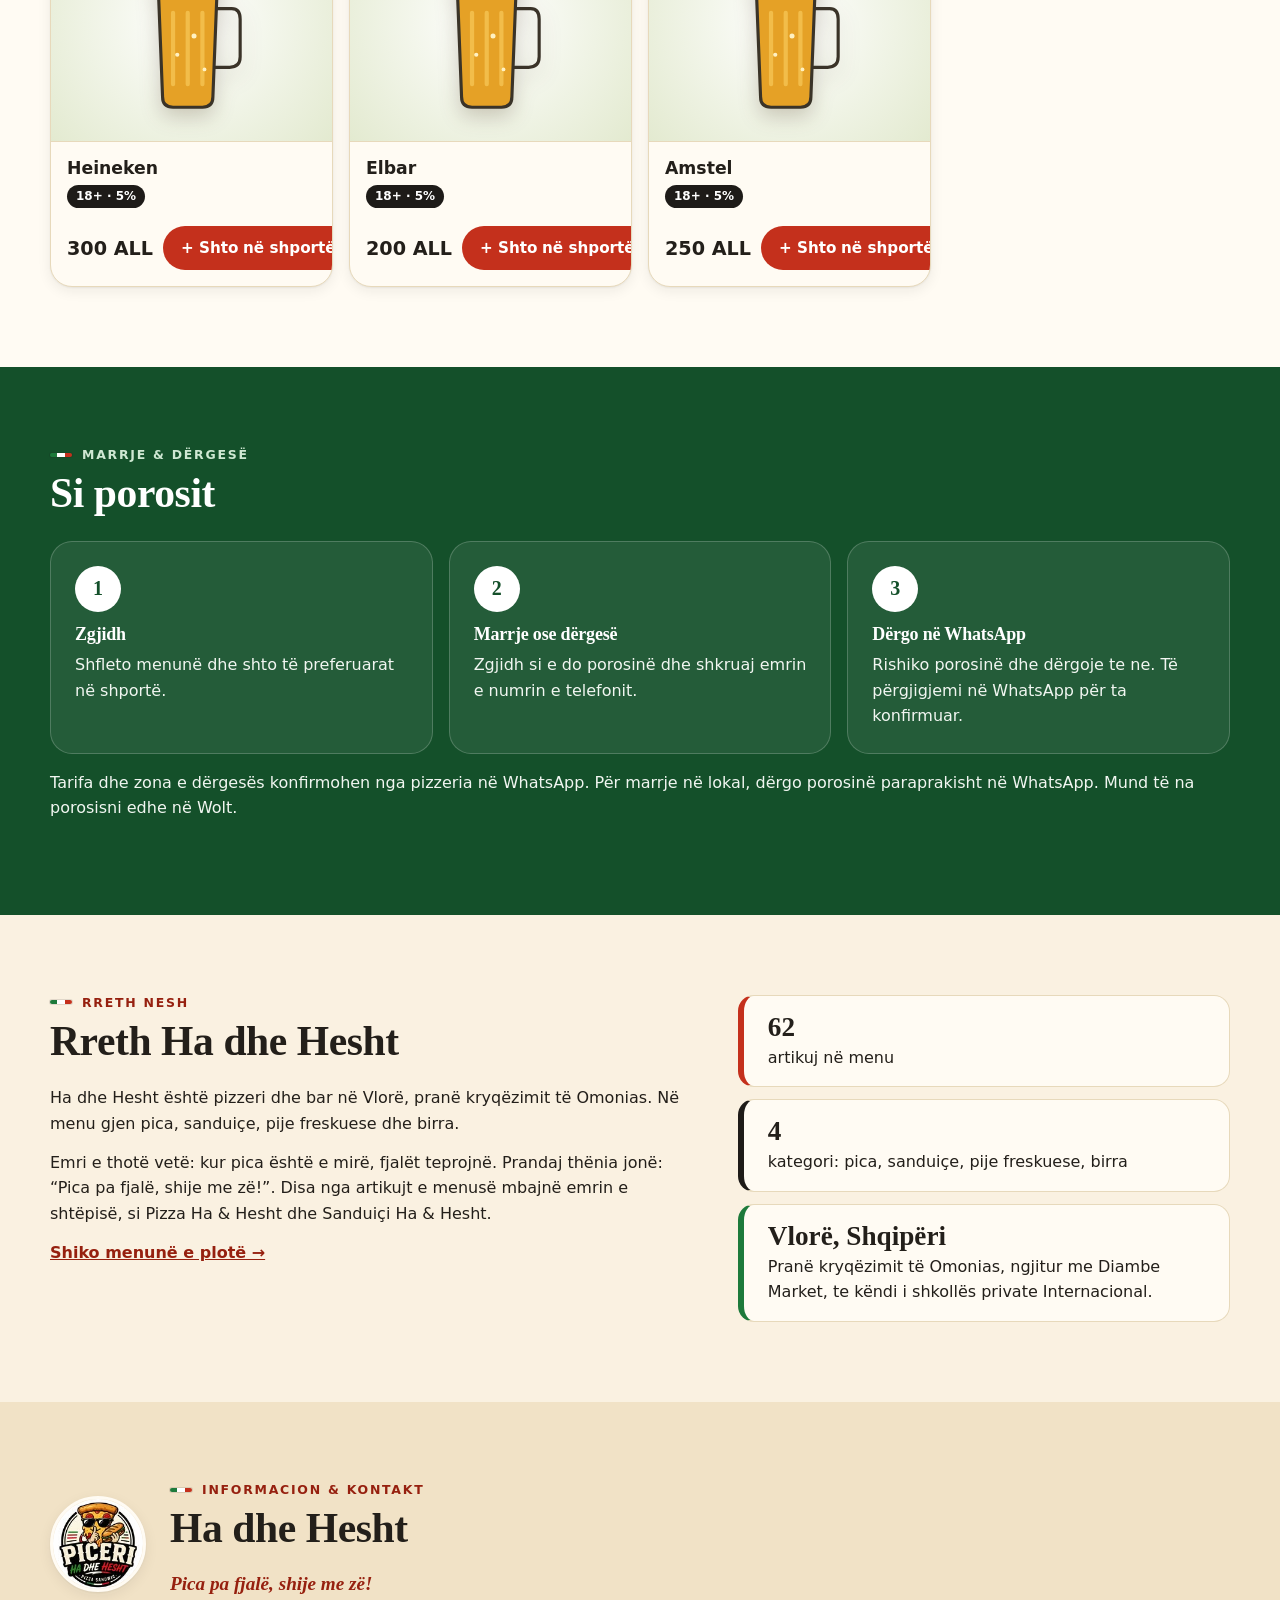
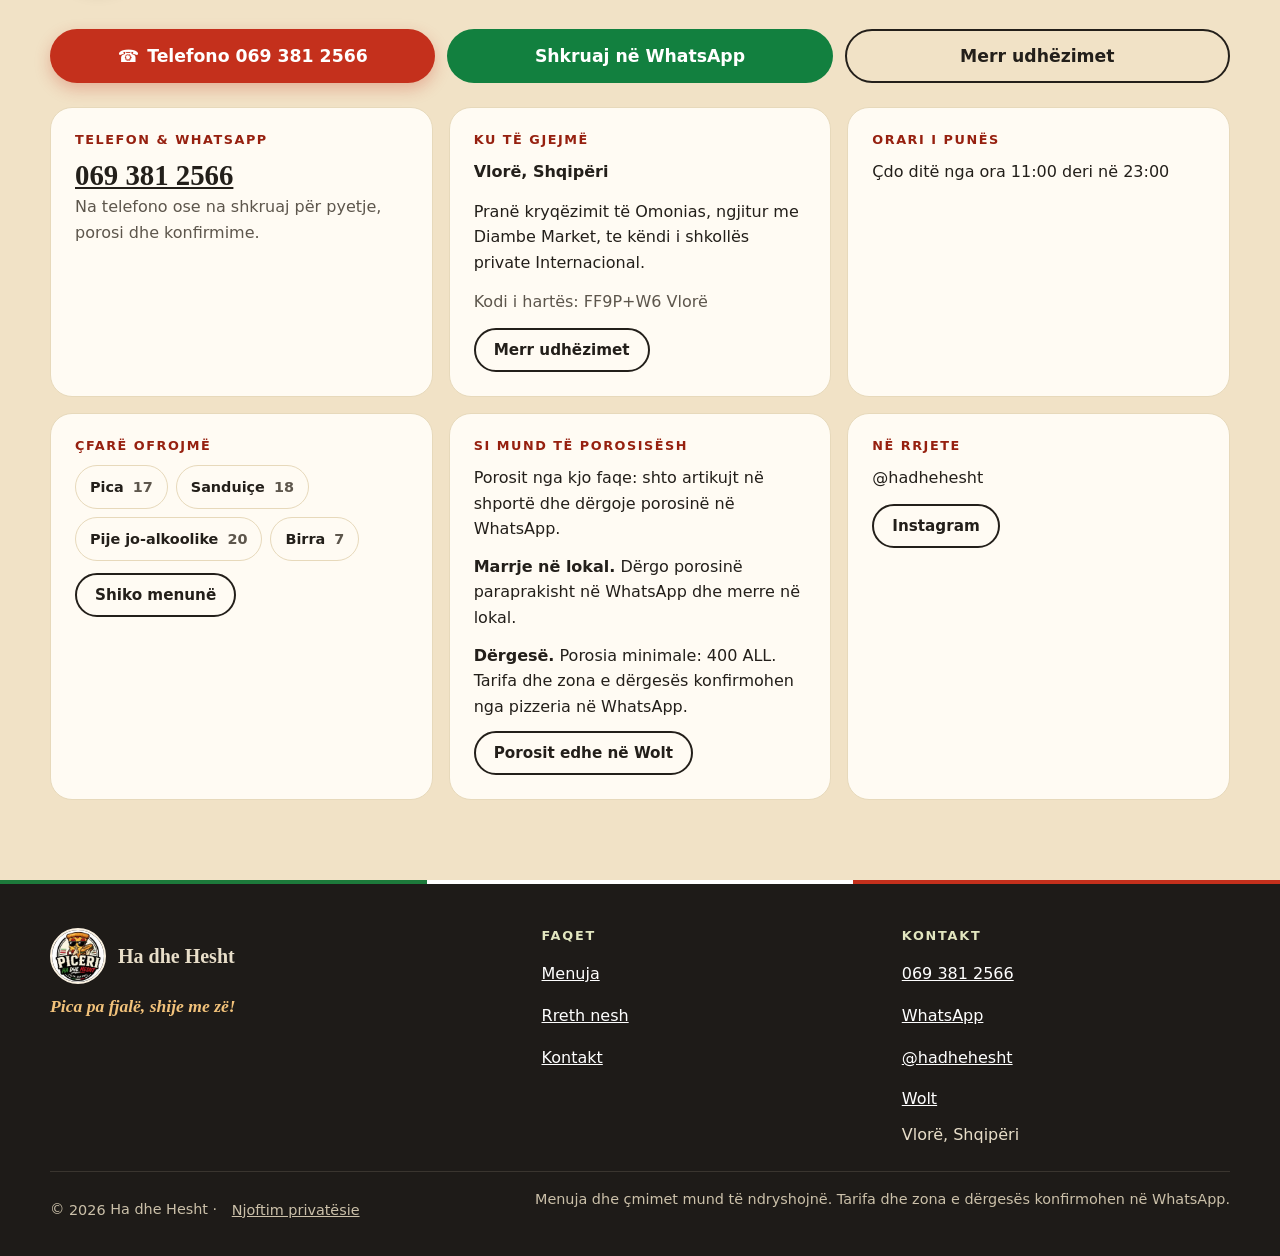
==== commit 7c699cb7: "QA fixes: 44px privacy-button tap target, compact checkout footer on short phones, clearer no-JS not" ====
--- a/index.html
+++ b/index.html
@@ -3,6 +3,8 @@
 <head>
 <meta charset="utf-8">
 <meta name="viewport" content="width=device-width, initial-scale=1">
+<!-- GitHub Pages ignores _headers, so the same policy is applied here (frame-ancestors cannot be set from a meta tag). Keep in sync with _headers: tools/check-assets.js verifies it. -->
+<meta http-equiv="Content-Security-Policy" content="default-src 'none'; script-src 'self'; style-src 'self' 'unsafe-inline'; img-src 'self' data:; font-src 'self'; connect-src 'self'; frame-src https://www.google.com; base-uri 'none'; form-action 'none'">
 <title>Ha dhe Hesht – Pica & sanduiçe në Vlorë | Porosit në WhatsApp</title>
 <meta name="description" content="Ha dhe Hesht, pizzeri në Vlorë. Shiko menunë me çmime në lekë, shto në shportë dhe dërgo porosinë direkt në WhatsApp. Pica pa fjalë, shije me zë!">
 <meta name="robots" content="index, follow">
@@ -14,22 +16,24 @@
 <meta property="og:locale:alternate" content="en_US">
 <meta property="og:title" content="Ha dhe Hesht – Pica pa fjalë, shije me zë!">
 <meta property="og:description" content="Pica, sanduiçe dhe pije në Vlorë. Porosit online përmes WhatsApp.">
-<meta property="og:image" content="assets/logo.jpg">
+<meta property="og:url" content="https://subcoresolutions-cloud.github.io/Ha-dhe-Hesht-Website/">
+<meta property="og:image" content="https://subcoresolutions-cloud.github.io/Ha-dhe-Hesht-Website/assets/logo.jpg">
 <meta property="og:image:alt" content="Logo e Ha dhe Hesht">
 <meta name="twitter:card" content="summary">
 <meta name="twitter:title" content="Ha dhe Hesht – Pica pa fjalë, shije me zë!">
 <meta name="twitter:description" content="Pica, sanduiçe dhe pije në Vlorë. Porosit online përmes WhatsApp.">
-<meta name="twitter:image" content="assets/logo.jpg">
-<!-- Before launch: add <link rel="canonical" href="https://YOUR-DOMAIN/"> and <meta property="og:url" ...>, and make og:image / twitter:image absolute URLs (see README). -->
+<meta name="twitter:image" content="https://subcoresolutions-cloud.github.io/Ha-dhe-Hesht-Website/assets/logo.jpg">
+<!-- Production URL (GitHub Pages project site). If a custom domain is added later, change this URL in og:url, og:image, twitter:image, the JSON-LD below, sitemap.xml, robots.txt and the <base> of 404.html (tools/check-assets.js reports any mismatch). -->
+<link rel="canonical" href="https://subcoresolutions-cloud.github.io/Ha-dhe-Hesht-Website/">
 <link rel="icon" href="assets/logo.jpg" type="image/jpeg">
 <link rel="apple-touch-icon" href="assets/logo.jpg">
-<link rel="stylesheet" href="css/styles.css">
+<link rel="stylesheet" href="css/styles.css?v=202610150110">
 <!-- Structured data: ONLY facts confirmed by public listings (name, city, country, phone, Instagram). No street address, hours, price range or geo until the owner verifies them. Keep in sync with js/data.js. -->
 <script type="application/ld+json">
 {"@context":"https://schema.org","@type":"Restaurant","name":"Ha dhe Hesht",
 "servesCuisine":["Pizza","Sandwiches"],"telephone":"+355693812566",
 "address":{"@type":"PostalAddress","addressLocality":"Vlorë","addressCountry":"AL"},
-"sameAs":["https://www.instagram.com/hadhehesht/"],"image":"assets/logo.jpg"}
+"sameAs":["https://www.instagram.com/hadhehesht/"],"url":"https://subcoresolutions-cloud.github.io/Ha-dhe-Hesht-Website/","image":"https://subcoresolutions-cloud.github.io/Ha-dhe-Hesht-Website/assets/logo.jpg"}
 </script>
 </head>
 <body>
@@ -136,6 +140,7 @@
         <h2 id="menuTitle" data-en="Our menu">Menuja jonë</h2>
         <p class="muted" data-en="Prices are in Albanian lek (ALL) and may change. The pictures are illustrations, not photos of the dishes.">Çmimet janë në lekë (ALL) dhe mund të ndryshojnë. Imazhet janë ilustrime, jo foto të vakteve.</p>
       </div>
+      <noscript><p class="notice">Menuja dhe shporta kërkojnë JavaScript. Për të porositur, na telefono në 069 381 2566 ose na shkruaj në WhatsApp në të njëjtin numër. <span lang="en">The menu and cart need JavaScript. To order, call us or message us on WhatsApp.</span></p></noscript>
       <div class="menu-tools" id="menuTools">
         <div class="tabs" id="tabs" role="group" aria-label="Kategoritë" data-en-aria-label="Categories"></div>
         <label class="search">
@@ -216,9 +221,9 @@
     <div>
       <h3 data-en="Contact">Kontakt</h3>
       <ul>
-        <li><a data-bind-href="tel" data-bind="phoneDisplay" href="#"></a></li>
+        <li><a data-bind-href="tel" data-bind="phoneDisplay" href="#">069 381 2566</a></li>
         <li><a data-bind-href="wa" target="_blank" rel="noopener" href="#">WhatsApp</a></li>
-        <li><a data-bind-href="instagram" target="_blank" rel="noopener" href="#" data-bind="instagramHandle"></a></li>
+        <li><a data-bind-href="instagram" target="_blank" rel="noopener" href="#" data-bind="instagramHandle">@hadhehesht</a></li>
         <li><a data-bind-href="wolt" target="_blank" rel="noopener" href="#">Wolt</a></li>
         <li data-bind="city"></li>
       </ul>
@@ -229,8 +234,6 @@
     <p data-en="Prices and menu may change. Delivery fee and area are confirmed on WhatsApp.">Menuja dhe çmimet mund të ndryshojnë. Tarifa dhe zona e dërgesës konfirmohen në WhatsApp.</p>
   </div>
 </footer>
-
-<noscript><p class="noscript">Faqja kërkon JavaScript për shportën. Porosit me telefon ose WhatsApp: 069 381 2566.</p></noscript>
 
 <!-- Mobile sticky cart bar -->
 <div class="mobile-cart" id="mobileCart" hidden>
@@ -291,8 +294,8 @@
 
 <div class="toast" id="toast" role="status" aria-live="polite"></div>
 
-<script src="js/data.js"></script>
-<script src="js/art.js"></script>
-<script src="js/app.js"></script>
+<script src="js/data.js?v=202610150110"></script>
+<script src="js/art.js?v=202610150110"></script>
+<script src="js/app.js?v=202610150110"></script>
 </body>
 </html>
--- a/css/styles.css
+++ b/css/styles.css
@@ -91,6 +91,7 @@
 .field .err{color:#a3150b;font-weight:700;font-size:.9rem;margin-top:4px}
 .field [aria-invalid=true]{border-color:#a3150b}
 .hint{font-size:.88rem;color:var(--muted);margin:4px 0 0}
+.hint-warn{color:#8a2a00;font-weight:600}
 fieldset{border:0;padding:0;margin:0 0 var(--s4)}
 legend{font-weight:800;margin-bottom:6px;padding:0}
 .choice{display:flex;align-items:center;gap:10px;min-height:50px;padding:6px 14px;border:2px solid var(--line);border-radius:var(--r-sm);margin-bottom:6px;background:#fff;cursor:pointer;transition:border-color .15s,background-color .15s}
@@ -317,6 +318,7 @@
 .field textarea#fAddr{min-height:72px}
 .field .choice,fieldset .choice{display:flex;font-weight:600;margin-bottom:6px}
 .link-btn{background:none;border:0;padding:0;font:inherit;color:inherit;text-decoration:underline;cursor:pointer;min-height:24px}
+.site-footer .link-btn,footer .link-btn{display:inline-flex;align-items:center;min-height:44px;padding:0 10px}
 #privDialog{max-width:min(560px,calc(100vw - 32px));max-height:calc(100vh - 32px);overflow:auto}
 #privDialog h3{font-size:1rem;margin:var(--s4) 0 2px}
 #privDialog p{margin:0}
@@ -381,3 +383,12 @@
 }
 @media (max-width:560px){.biz-head{flex-direction:column;align-items:flex-start}}
 @media (prefers-reduced-motion:reduce){*,*::before,*::after{animation:none!important;transition:none!important;scroll-behavior:auto!important}}
+
+/* Short phone screens (e.g. 320x568, 360x640): keep the checkout form usable by compacting the totals footer */
+@media (max-height:700px){
+  .drawer-foot{gap:6px;padding-top:8px}
+  .totals{gap:2px;font-size:.95rem}
+  .totals .grand{font-size:1.1rem}
+  .drawer-foot>.hint{display:none}
+  .drawer-foot .foot-actions .btn{min-height:44px}
+}
